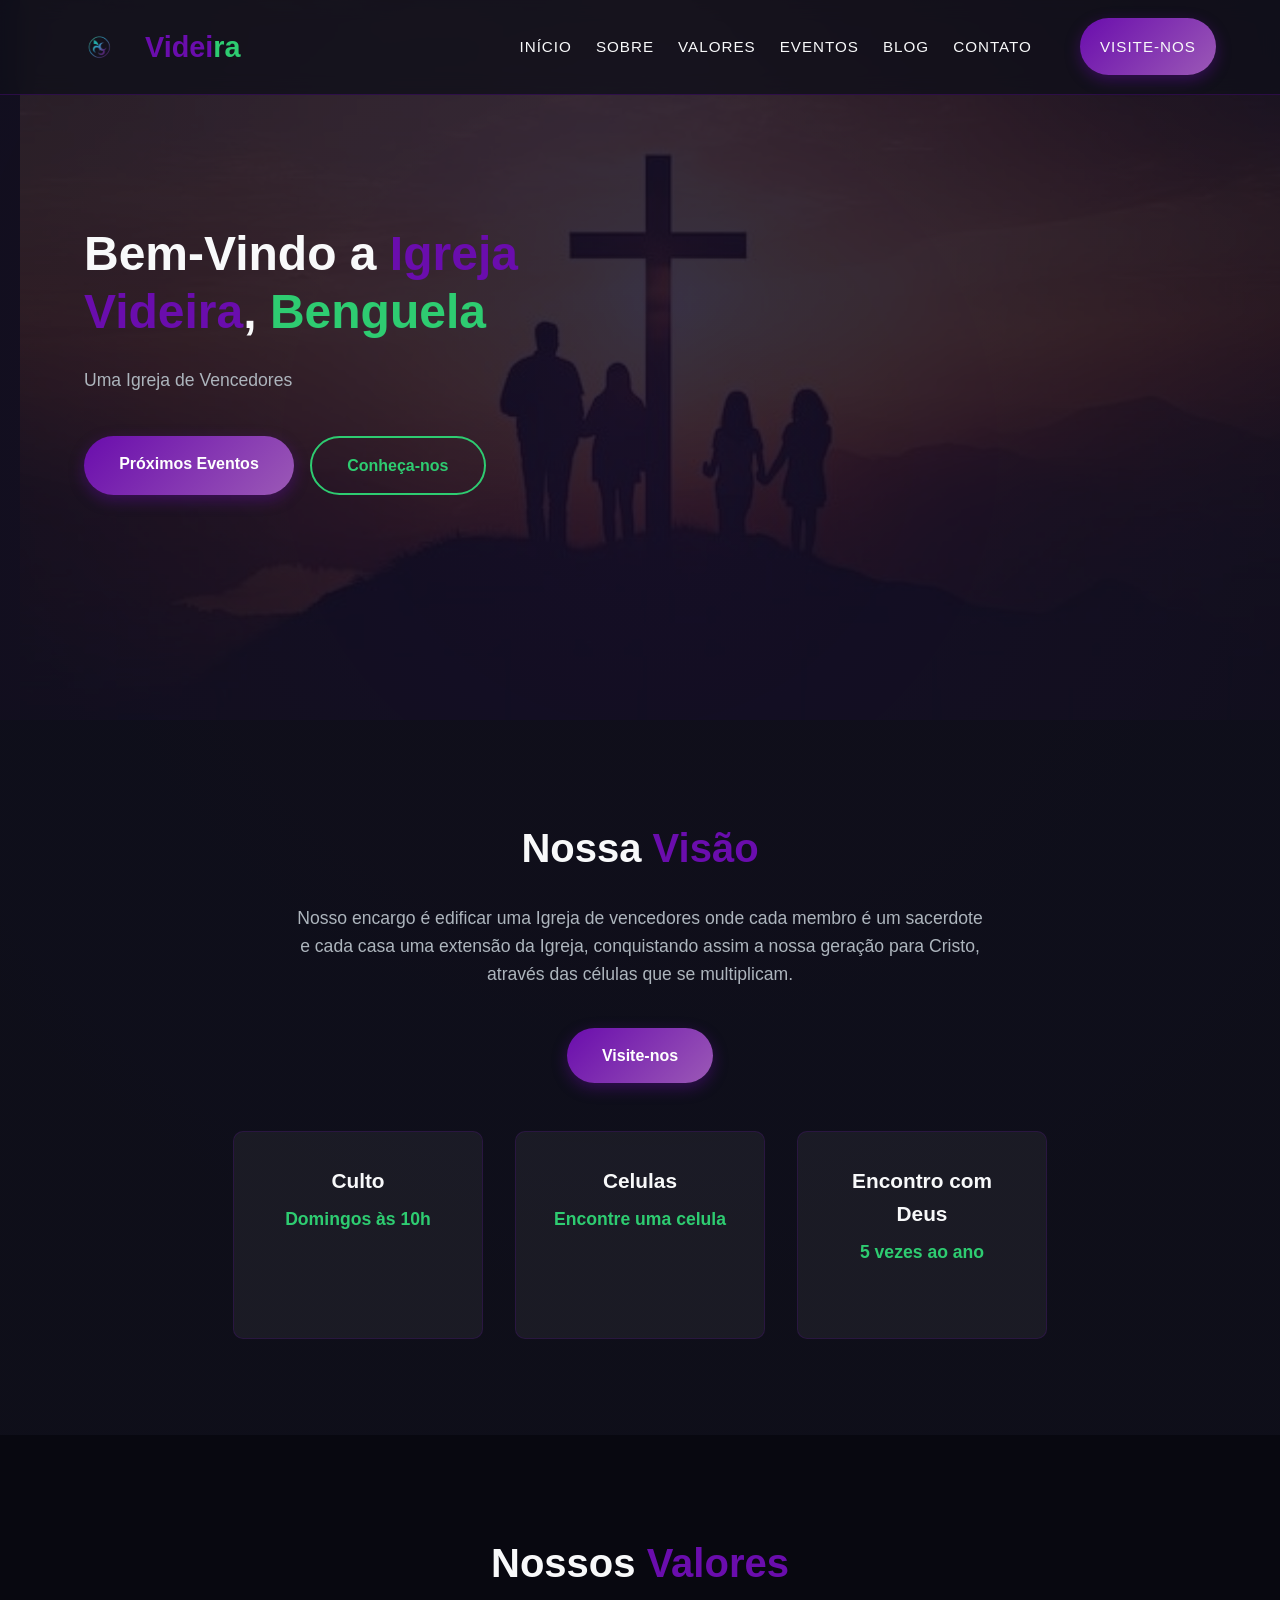
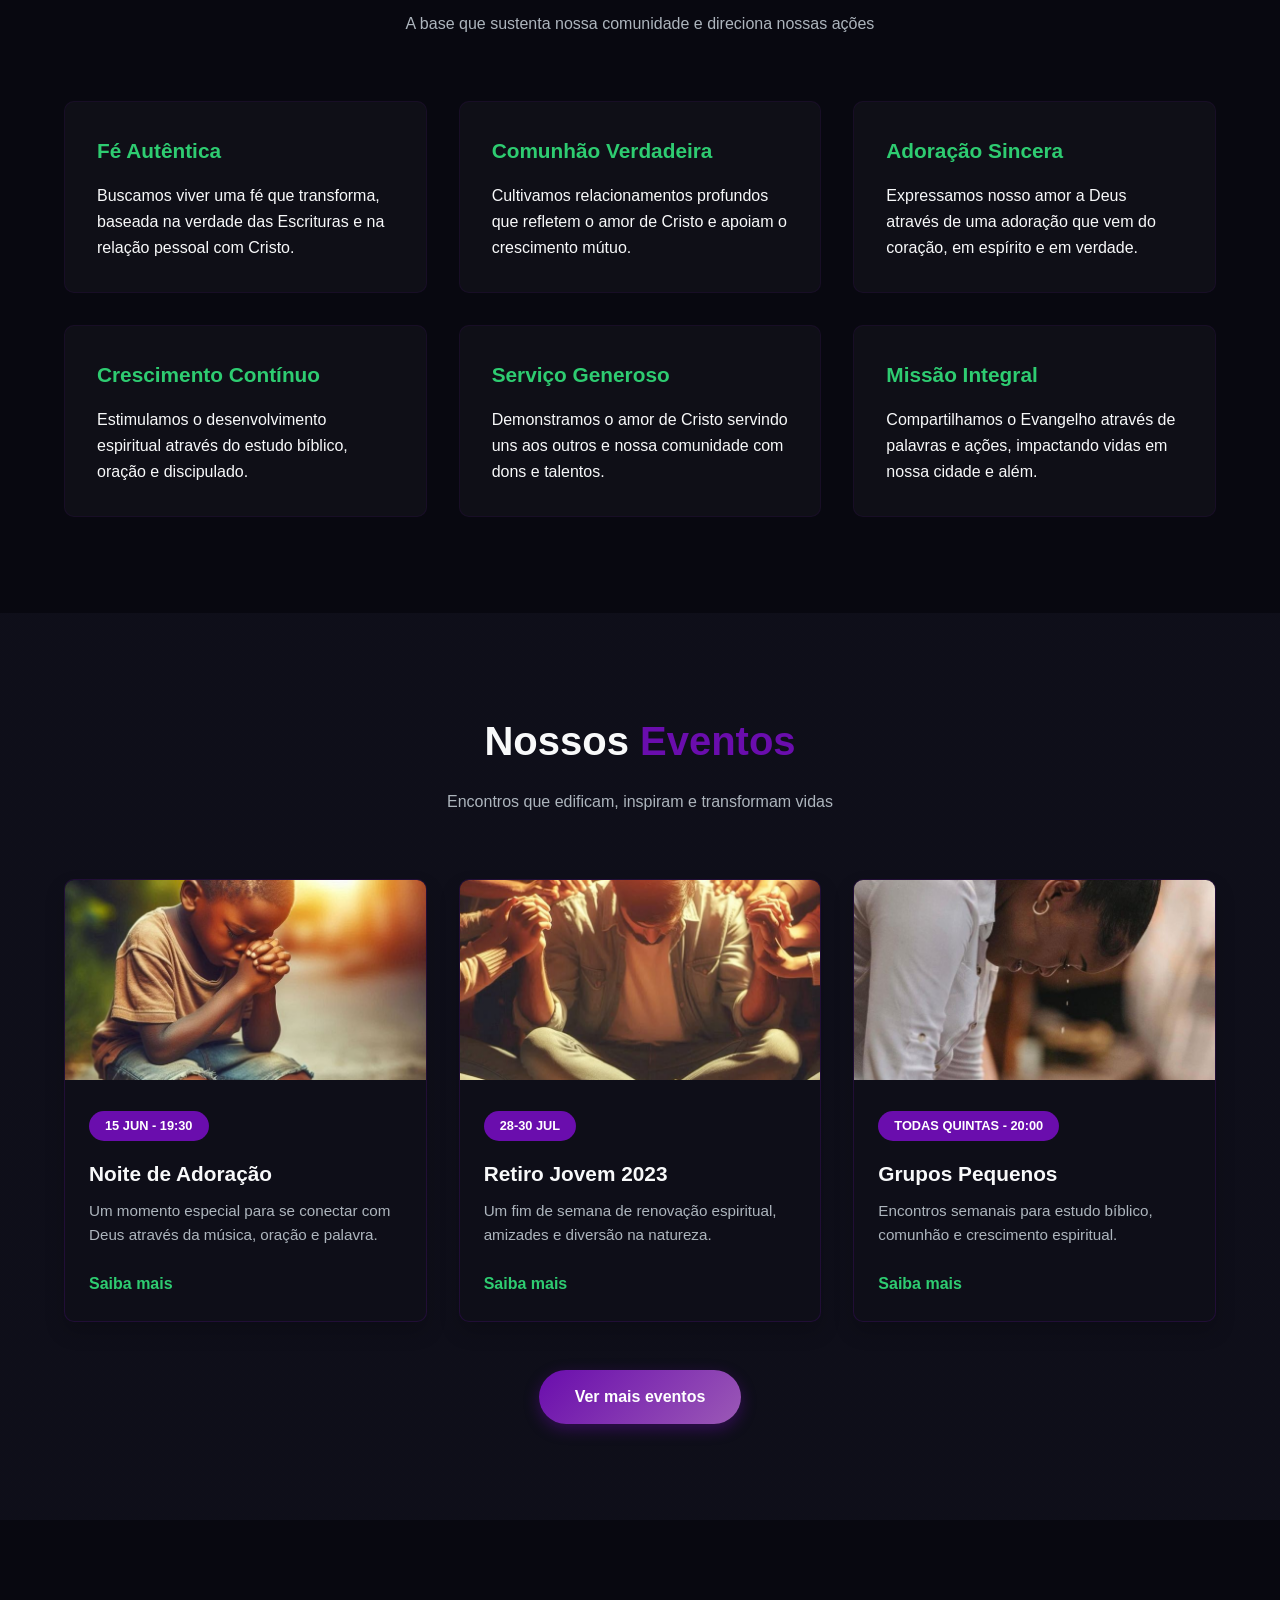
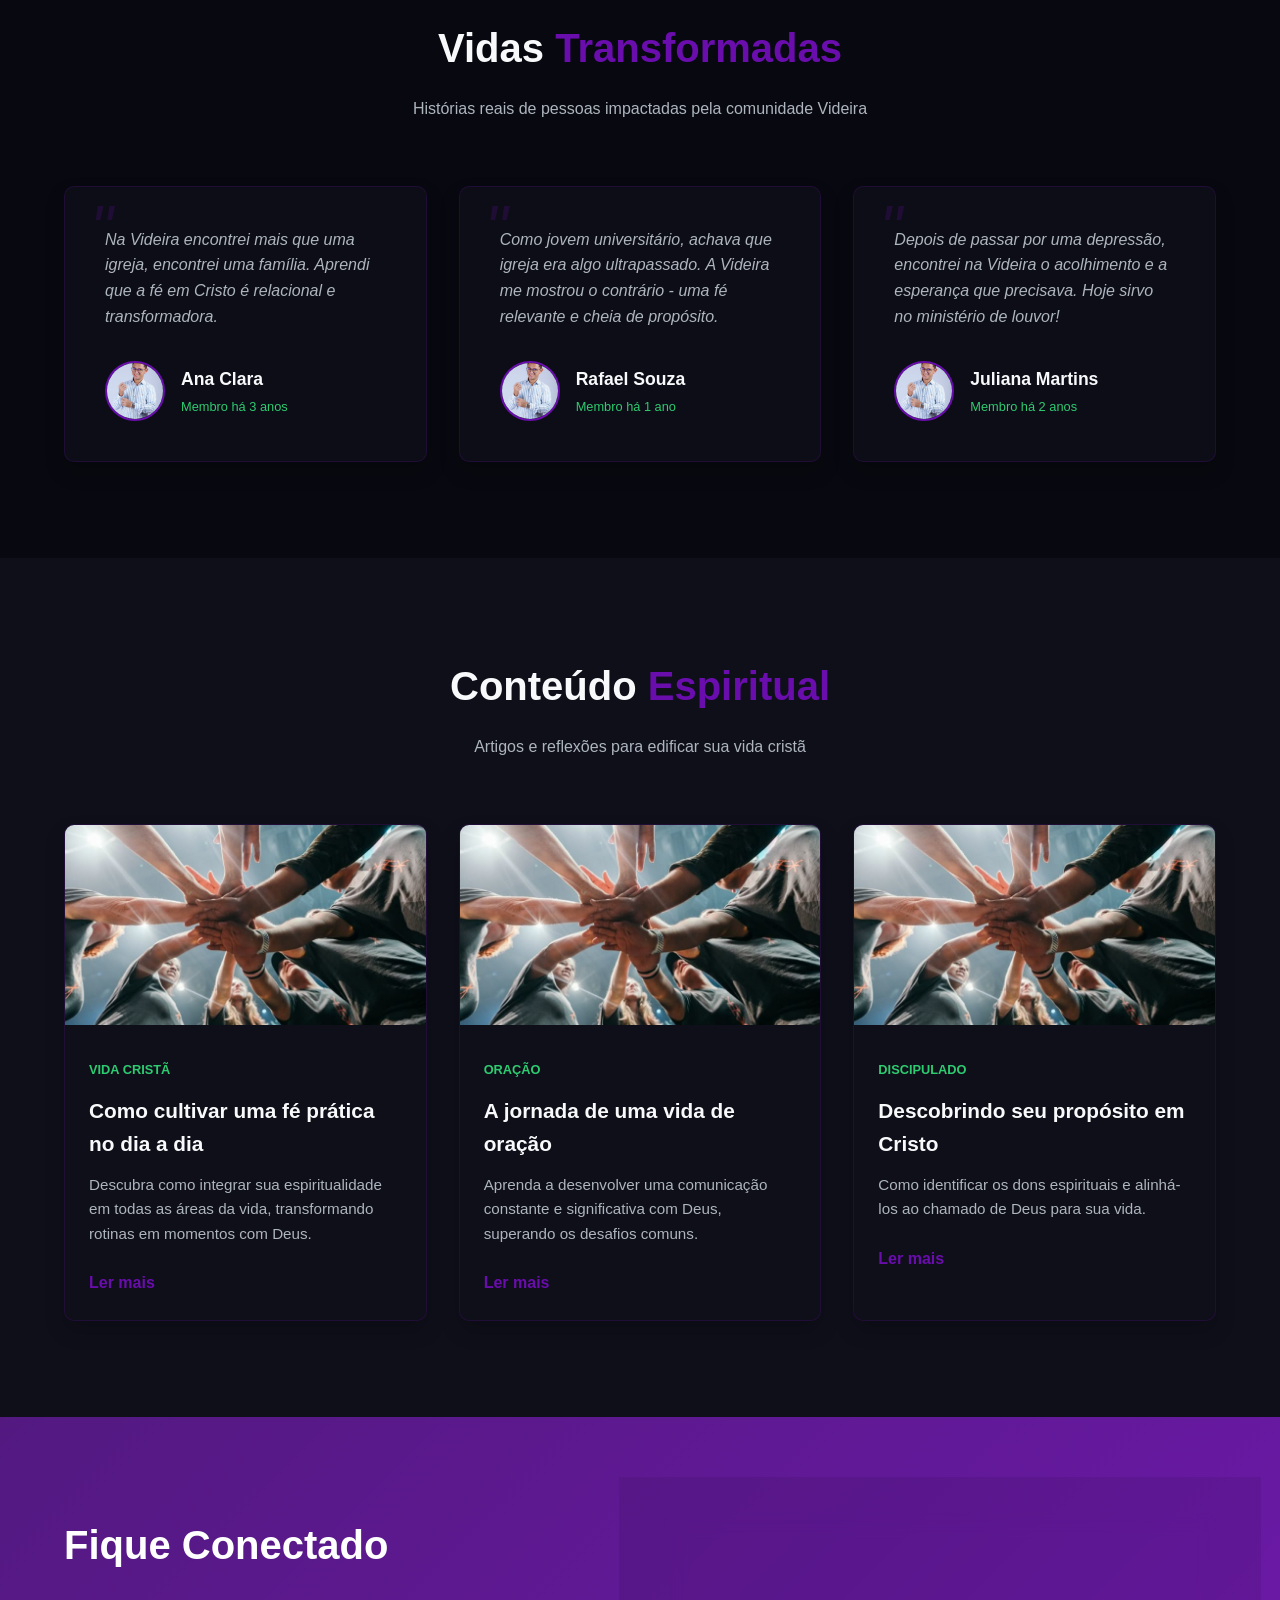
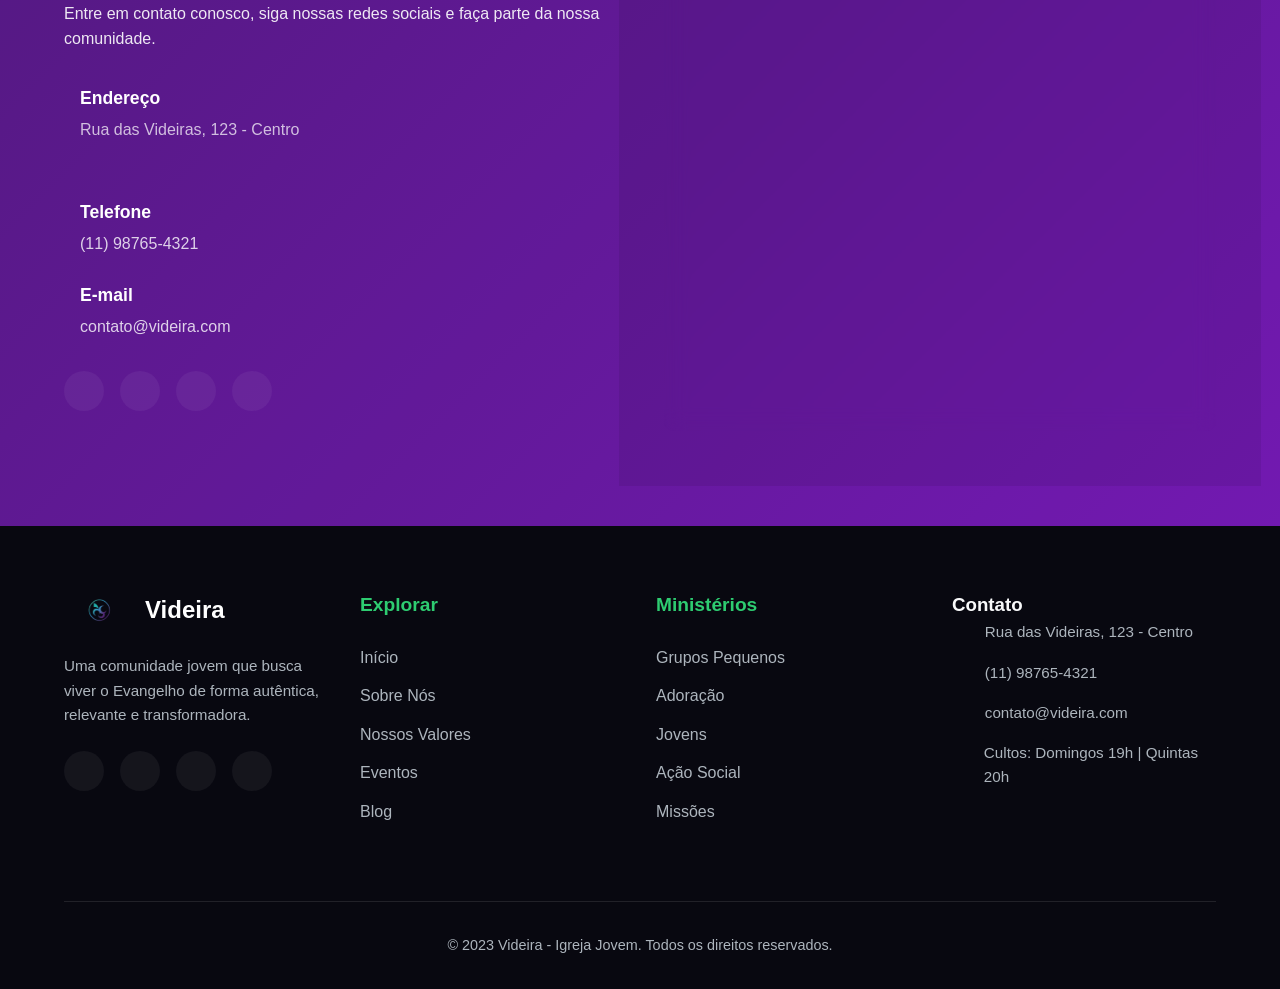
==== index.html @ 5c54a15b "Add files via upload" ====
<!DOCTYPE html>
<html lang="pt-BR">
<head>
    <meta charset="UTF-8">
    <meta name="viewport" content="width=device-width, initial-scale=1.0">
    <title>Videira - Uma Igreja com Propósito</title>
    <link rel="stylesheet" href="assets/fontawesome-free-6.7.2-web/css/all.min.css">
    <link rel="stylesheet" href="css/style.css">
</head>
<body>
    <!-- Efeito de luz espiritual -->
    <div class="spiritual-light"></div>
    
    <!-- Header -->
    <header id="header">
        <nav class="navbar">
            <a href="#" class="logo">
                <img src="img/logo-videira.png" alt="Videira">
                <span>Videi<span class="green">ra</span></span>
            </a>
            
            <ul class="nav-links">
                <li><a href="#home">Início</a></li>
                <li><a href="#about">Sobre</a></li>
                <li><a href="#values">Valores</a></li>
                <li><a href="#events">Eventos</a></li>
                <li><a href="#blog">Blog</a></li>
                <li><a href="#contact">Contato</a></li>
                <li><a href="visite.html" class="nav-cta">Visite-nos</a></li>
            </ul>
            
            <div class="mobile-menu">
                <i class="fas fa-bars"></i>
            </div>
        </nav>
    </header>
    
    <!-- Hero Section -->
    <section class="hero" id="home">
        <div class="hero-content">
            <h1>Bem-Vindo a <span>Igreja Videira</span>, <span class="green">Benguela</span></h1>
            <p>Uma Igreja de Vencedores</p>
            
            <div class="cta-buttons">
                <a href="#events" class="cta-button primary-button">Próximos Eventos</a>
                <a href="#about" class="cta-button secondary-button">Conheça-nos</a>
            </div>
            
            
        </div>
    </section>
    
    <!-- Convite -->
    <section class="invitation" id="about">
        <h2>Nossa <span>Visão</span></h2>
        <p>Nosso encargo é edificar uma Igreja de vencedores onde cada membro é um sacerdote e cada casa uma extensão da Igreja, conquistando assim a nossa geração para Cristo, através das células que se multiplicam.</p>
        <a href="#contact" class="cta-button primary-button">Visite-nos</a>
        
        <div class="service-times">
            <div class="service-card">
                <i class="fas fa-church"></i>
                <h3>Culto</h3>
                <p class="time">Domingos às 10h</p>
            </div>
            
            <div class="service-card">
                <i class="fas fa-praying-hands"></i>
                <h3>Celulas</h3>
                <p class="time">Encontre uma celula</p>
            </div>
            
            <div class="service-card">
                <i class="fas fa-users"></i>
                <h3>Encontro com Deus</h3>
                <p class="time">5 vezes ao ano</p>
            </div>
        </div>
    </section>
    
    <!-- Valores -->
    <section class="values" id="values">
        <div class="section-header">
            <h2>Nossos <span>Valores</span></h2>
            <p>A base que sustenta nossa comunidade e direciona nossas ações</p>
        </div>
        
        <div class="values-grid">
            <div class="value-card">
                <i class="fas fa-bible"></i>
                <h3>Fé Autêntica</h3>
                <p>Buscamos viver uma fé que transforma, baseada na verdade das Escrituras e na relação pessoal com Cristo.</p>
            </div>
            
            <div class="value-card">
                <i class="fas fa-hands-helping"></i>
                <h3>Comunhão Verdadeira</h3>
                <p>Cultivamos relacionamentos profundos que refletem o amor de Cristo e apoiam o crescimento mútuo.</p>
            </div>
            
            <div class="value-card">
                <i class="fas fa-heart"></i>
                <h3>Adoração Sincera</h3>
                <p>Expressamos nosso amor a Deus através de uma adoração que vem do coração, em espírito e em verdade.</p>
            </div>
            
            <div class="value-card">
                <i class="fas fa-seedling"></i>
                <h3>Crescimento Contínuo</h3>
                <p>Estimulamos o desenvolvimento espiritual através do estudo bíblico, oração e discipulado.</p>
            </div>
            
            <div class="value-card">
                <i class="fas fa-hands"></i>
                <h3>Serviço Generoso</h3>
                <p>Demonstramos o amor de Cristo servindo uns aos outros e nossa comunidade com dons e talentos.</p>
            </div>
            
            <div class="value-card">
                <i class="fas fa-globe-americas"></i>
                <h3>Missão Integral</h3>
                <p>Compartilhamos o Evangelho através de palavras e ações, impactando vidas em nossa cidade e além.</p>
            </div>
        </div>
    </section>
    
    <!-- Eventos -->
    <section class="events" id="events">
        <div class="section-header">
            <h2>Nossos <span>Eventos</span></h2>
            <p>Encontros que edificam, inspiram e transformam vidas</p>
        </div>
        
        <div class="events-container">
            <div class="event-card">
                <img src="img/content (1).jpg" alt="Noite de Adoração" class="event-image">
                <div class="event-info">
                    <span class="event-date">15 JUN - 19:30</span>
                    <h3 class="event-title">Noite de Adoração</h3>
                    <p class="event-description">Um momento especial para se conectar com Deus através da música, oração e palavra.</p>
                    <a href="#" class="event-link">Saiba mais <i class="fas fa-arrow-right"></i></a>
                </div>
            </div>
            
            <div class="event-card">
                <img src="img/content (2).jpg" alt="Retiro Jovem" class="event-image">
                <div class="event-info">
                    <span class="event-date">28-30 JUL</span>
                    <h3 class="event-title">Retiro Jovem 2023</h3>
                    <p class="event-description">Um fim de semana de renovação espiritual, amizades e diversão na natureza.</p>
                    <a href="#" class="event-link">Saiba mais <i class="fas fa-arrow-right"></i></a>
                </div>
            </div>
            
            <div class="event-card">
                <img src="img/content (3).jpg" alt="Estudo Bíblico" class="event-image">
                <div class="event-info">
                    <span class="event-date">TODAS QUINTAS - 20:00</span>
                    <h3 class="event-title">Grupos Pequenos</h3>
                    <p class="event-description">Encontros semanais para estudo bíblico, comunhão e crescimento espiritual.</p>
                    <a href="#" class="event-link">Saiba mais <i class="fas fa-arrow-right"></i></a>
                </div>
            </div>
        </div>
        
        <div class="events-button">
            <a href="#" class="cta-button primary-button">Ver mais eventos</a>
        </div>
    </section>
    
    <!-- Depoimentos -->
    <section class="testimonials">
        <div class="section-header">
            <h2>Vidas <span>Transformadas</span></h2>
            <p>Histórias reais de pessoas impactadas pela comunidade Videira</p>
        </div>
        
        <div class="testimonials-grid">
            <div class="testimonial-card">
                <div class="testimonial-text">
                    Na Videira encontrei mais que uma igreja, encontrei uma família. Aprendi que a fé em Cristo é relacional e transformadora.
                </div>
                <div class="testimonial-author">
                    <img src="img/person1.jpg" alt="Ana" class="author-image">
                    <div class="author-info">
                        <h4>Ana Clara</h4>
                        <p>Membro há 3 anos</p>
                    </div>
                </div>
            </div>
            
            <div class="testimonial-card">
                <div class="testimonial-text">
                    Como jovem universitário, achava que igreja era algo ultrapassado. A Videira me mostrou o contrário - uma fé relevante e cheia de propósito.
                </div>
                <div class="testimonial-author">
                    <img src="img/person1.jpg" alt="Rafael" class="author-image">
                    <div class="author-info">
                        <h4>Rafael Souza</h4>
                        <p>Membro há 1 ano</p>
                    </div>
                </div>
            </div>
            
            <div class="testimonial-card">
                <div class="testimonial-text">
                    Depois de passar por uma depressão, encontrei na Videira o acolhimento e a esperança que precisava. Hoje sirvo no ministério de louvor!
                </div>
                <div class="testimonial-author">
                    <img src="img/person1.jpg" alt="Juliana" class="author-image">
                    <div class="author-info">
                        <h4>Juliana Martins</h4>
                        <p>Membro há 2 anos</p>
                    </div>
                </div>
            </div>
        </div>
    </section>
    
    <!-- Blog -->
    <section class="blog" id="blog">
        <div class="section-header">
            <h2>Conteúdo <span>Espiritual</span></h2>
            <p>Artigos e reflexões para edificar sua vida cristã</p>
        </div>
        
        <div class="blog-container">
            <div class="blog-card">
                <img src="img/fundo.jpg" alt="Fé no cotidiano" class="blog-image">
                <div class="blog-content">
                    <span class="blog-category">Vida Cristã</span>
                    <h3 class="blog-title">Como cultivar uma fé prática no dia a dia</h3>
                    <p class="blog-excerpt">Descubra como integrar sua espiritualidade em todas as áreas da vida, transformando rotinas em momentos com Deus.</p>
                    <a href="#" class="read-more">Ler mais <i class="fas fa-arrow-right"></i></a>
                </div>
            </div>
            
            <div class="blog-card">
                <img src="img/fundo.jpg" alt="Oração" class="blog-image">
                <div class="blog-content">
                    <span class="blog-category">Oração</span>
                    <h3 class="blog-title">A jornada de uma vida de oração</h3>
                    <p class="blog-excerpt">Aprenda a desenvolver uma comunicação constante e significativa com Deus, superando os desafios comuns.</p>
                    <a href="#" class="read-more">Ler mais <i class="fas fa-arrow-right"></i></a>
                </div>
            </div>
            
            <div class="blog-card">
                <img src="img/fundo.jpg" alt="Propósito" class="blog-image">
                <div class="blog-content">
                    <span class="blog-category">Discipulado</span>
                    <h3 class="blog-title">Descobrindo seu propósito em Cristo</h3>
                    <p class="blog-excerpt">Como identificar os dons espirituais e alinhá-los ao chamado de Deus para sua vida.</p>
                    <a href="#" class="read-more">Ler mais <i class="fas fa-arrow-right"></i></a>
                </div>
            </div>
        </div>
    </section>
    
    <!-- Contato -->
    <section class="contact" id="contact">
        <div class="contact-container">
            <div class="contact-info">
                <h2>Fique Conectado</h2>
                <p>Entre em contato conosco, siga nossas redes sociais e faça parte da nossa comunidade.</p>
                
                <div class="contact-details">
                    <div class="contact-item">
                        <div class="contact-icon">
                            <i class="fas fa-map-marker-alt"></i>
                        </div>
                        <div class="contact-text">
                            <h4>Endereço</h4>
                            <p>Rua das Videiras, 123 - Centro</p>
                        </div>
                    </div>
                    
                    <div class="contact-item">
                        <div class="contact-icon">
                            <i class="fas fa-phone"></i>
                        </div>
                        <div class="contact-text">
                            <h4>Telefone</h4>
                            <a href="tel:+5511987654321">(11) 98765-4321</a>
                        </div>
                    </div>
                    
                    <div class="contact-item">
                        <div class="contact-icon">
                            <i class="fas fa-envelope"></i>
                        </div>
                        <div class="contact-text">
                            <h4>E-mail</h4>
                            <a href="mailto:contato@videira.com">contato@videira.com</a>
                        </div>
                    </div>
                </div>
                
                <div class="social-media">
                    <a href="#" class="social-link"><i class="fab fa-instagram"></i></a>
                    <a href="#" class="social-link"><i class="fab fa-facebook-f"></i></a>
                    <a href="#" class="social-link"><i class="fab fa-youtube"></i></a>
                    <a href="#" class="social-link"><i class="fab fa-whatsapp"></i></a>
                </div>
            </div>
            
            <div class="contact-form">
                <form>
                    <div class="form-group">
                        <label for="name">Seu Nome</label>
                        <input type="text" id="name" class="form-control" required>
                    </div>
                    
                    <div class="form-group">
                        <label for="email">E-mail ou Telefone</label>
                        <input type="text" id="email" class="form-control" required>
                    </div>
                    
                    <div class="form-group">
                        <label for="message">Mensagem</label>
                        <textarea id="message" class="form-control" required></textarea>
                    </div>
                    
                    <button type="submit" class="submit-button">Enviar Mensagem</button>
                </form>
            </div>
        </div>
    </section>
    
     
    <!-- Footer -->
    <footer id="contact">
        <div class="footer-container">
            <div class="footer-about">
                <a href="#" class="footer-logo">
                    <img src="img/logo-videira.png" alt="Videira">
                    <span>Videi<span class="green">ra</span></span>
                </a>
                <p>Uma comunidade jovem que busca viver o Evangelho de forma autêntica, relevante e transformadora.</p>
                
                <div class="social-links">
                    <a href="#" class="social-link"><i class="fab fa-instagram"></i></a>
                    <a href="#" class="social-link"><i class="fab fa-facebook-f"></i></a>
                    <a href="#" class="social-link"><i class="fab fa-youtube"></i></a>
                    <a href="#" class="social-link"><i class="fab fa-whatsapp"></i></a>
                </div>
            </div>
            
            <div class="footer-links">
                <h3>Explorar</h3>
                <ul>
                    <li><a href="#home">Início</a></li>
                    <li><a href="#about">Sobre Nós</a></li>
                    <li><a href="#values">Nossos Valores</a></li>
                    <li><a href="#events">Eventos</a></li>
                    <li><a href="#blog">Blog</a></li>
                </ul>
            </div>
            
            <div class="footer-links">
                <h3>Ministérios</h3>
                <ul>
                    <li><a href="#">Grupos Pequenos</a></li>
                    <li><a href="#">Adoração</a></li>
                    <li><a href="#">Jovens</a></li>
                    <li><a href="#">Ação Social</a></li>
                    <li><a href="#">Missões</a></li>
                </ul>
            </div>
            
            <div class="footer-contact">
                <h3>Contato</h3>
                <p><i class="fas fa-map-marker-alt"></i> Rua das Videiras, 123 - Centro</p>
                <p><i class="fas fa-phone"></i> (11) 98765-4321</p>
                <p><i class="fas fa-envelope"></i> contato@videira.com</p>
                <p><i class="fas fa-clock"></i> Cultos: Domingos 19h | Quintas 20h</p>
            </div>
        </div>
        
        <div class="copyright">
            &copy; 2023 Videira - Igreja Jovem. Todos os direitos reservados.
        </div>
    </footer>
    
    <!-- Botão de voltar ao topo -->
    <a href="#" class="back-to-top" id="backToTop">
        <i class="fas fa-arrow-up"></i>
    </a>
    
    <!-- Scripts -->
    <script src="https://cdn.jsdelivr.net/npm/swiper@9/swiper-bundle.min.js"></script>
    <script src="js/script.js"></script>
</body>
</html>
---- css/style.css ----
@import url("visit.css");
@import url("welcome.css");

:root {
    --videira-purple: #6A0DAD;
    --videira-green: #2ECC71;
    --dark-purple: #4A0D7A;
    --light-purple: #9B59B6;
    --light-green: #58D68D;
    --dark-bg: #0F0F1A;
    --darker-bg: #080810;
    --text-light: #F8F9FA;
    --text-gray: #ADB5BD;
}

* {
    margin: 0;
    padding: 0;
    box-sizing: border-box;
    font-family: 'Montserrat', sans-serif;
}

body {
    background-color: var(--dark-bg);
    color: var(--text-light);
    overflow-x: hidden;
    line-height: 1.6;
}

/* Efeito de luz espiritual */
.spiritual-light {
    position: fixed;
    width: 200vw;
    height: 200vh;
    background: radial-gradient(circle, rgba(106,13,173,0.1) 0%, rgba(42,13,73,0) 70%);
    top: -50vh;
    left: -50vw;
    pointer-events: none;
    z-index: -1;
    animation: pulseLight 15s infinite alternate;
}

@keyframes pulseLight {
    0% { opacity: 0.3; transform: scale(0.95); }
    100% { opacity: 0.7; transform: scale(1.05); }
}

/* Header minimalista */
header {
    background: rgba(15, 15, 26, 0.8);
    backdrop-filter: blur(10px);
    padding: 1.5rem 5%;
    position: fixed;
    width: 100%;
    z-index: 1000;
    border-bottom: 1px solid rgba(106, 13, 173, 0.3);
    transition: all 0.3s ease;
}

header.scrolled {
    padding: 1rem 5%;
    background: rgba(10, 10, 20, 0.95);
    box-shadow: 0 5px 20px rgba(0,0,0,0.2);
}

.navbar {
    display: flex;
    justify-content: space-between;
    align-items: center;
    max-width: 1200px;
    margin: 0 auto;
}

.logo {
    display: flex;
    align-items: center;
    font-size: 1.8rem;
    font-weight: 700;
    color: white;
    text-decoration: none;
}

.logo img {
    height: 40px;
    margin-right: 10px;
}

.logo span {
    color: var(--videira-purple);
}

.logo .green {
    color: var(--videira-green);
}

.nav-links {
    display: flex;
    align-items: center;
    list-style: none;
}

.nav-links li {
    margin-left: 1.5rem;
}

.nav-links a {
    color: var(--text-light);
    text-decoration: none;
    font-weight: 500;
    font-size: 0.95rem;
    text-transform: uppercase;
    letter-spacing: 1px;
    position: relative;
    padding: 0.5rem 0;
    transition: all 0.3s ease;
}

.nav-links a::after {
    content: '';
    position: absolute;
    bottom: 0;
    left: 0;
    width: 0;
    height: 2px;
    background: linear-gradient(90deg, var(--videira-purple), var(--videira-green));
    transition: width 0.3s ease;
}

.nav-links a:hover::after {
    width: 100%;
}

.nav-links a:hover {
    color: var(--videira-green);
}

.nav-cta {
    margin-left: 1.5rem;
    padding: 20px !important;
    border-radius: 50px;
    background: linear-gradient(135deg, var(--videira-purple), var(--light-purple));
    color: white;
    font-weight: 600;
    transition: all 0.3s ease;
    text-decoration: none;
    box-shadow: 0 5px 15px rgba(106, 13, 173, 0.4);
}

.nav-cta:hover {
    transform: translateY(-3px);
    box-shadow: 0 8px 25px rgba(106, 13, 173, 0.6);
    background: linear-gradient(135deg, var(--dark-purple), var(--videira-purple));
}

.mobile-menu {
    display: none;
    font-size: 1.5rem;
    cursor: pointer;
    color: white;
}


@media (max-width: 1130px) {
    .nav-links {
        position: fixed;
        top: 80px;
        left: -100%;
        width: 100%;
        height: calc(100vh - 80px);
        background: var(--darker-bg);
        flex-direction: column;
        align-items: center;
        justify-content: center;
        transition: all 0.5s ease;
        z-index: 999;
    }
    
    .nav-links.active {
        left: 0;
    }
    
    .nav-links li {
        margin: 1rem 0;
    }
    
    .nav-cta {
        margin: 1.5rem 0 0;
    }
    
    .mobile-menu {
        display: block;
    }}
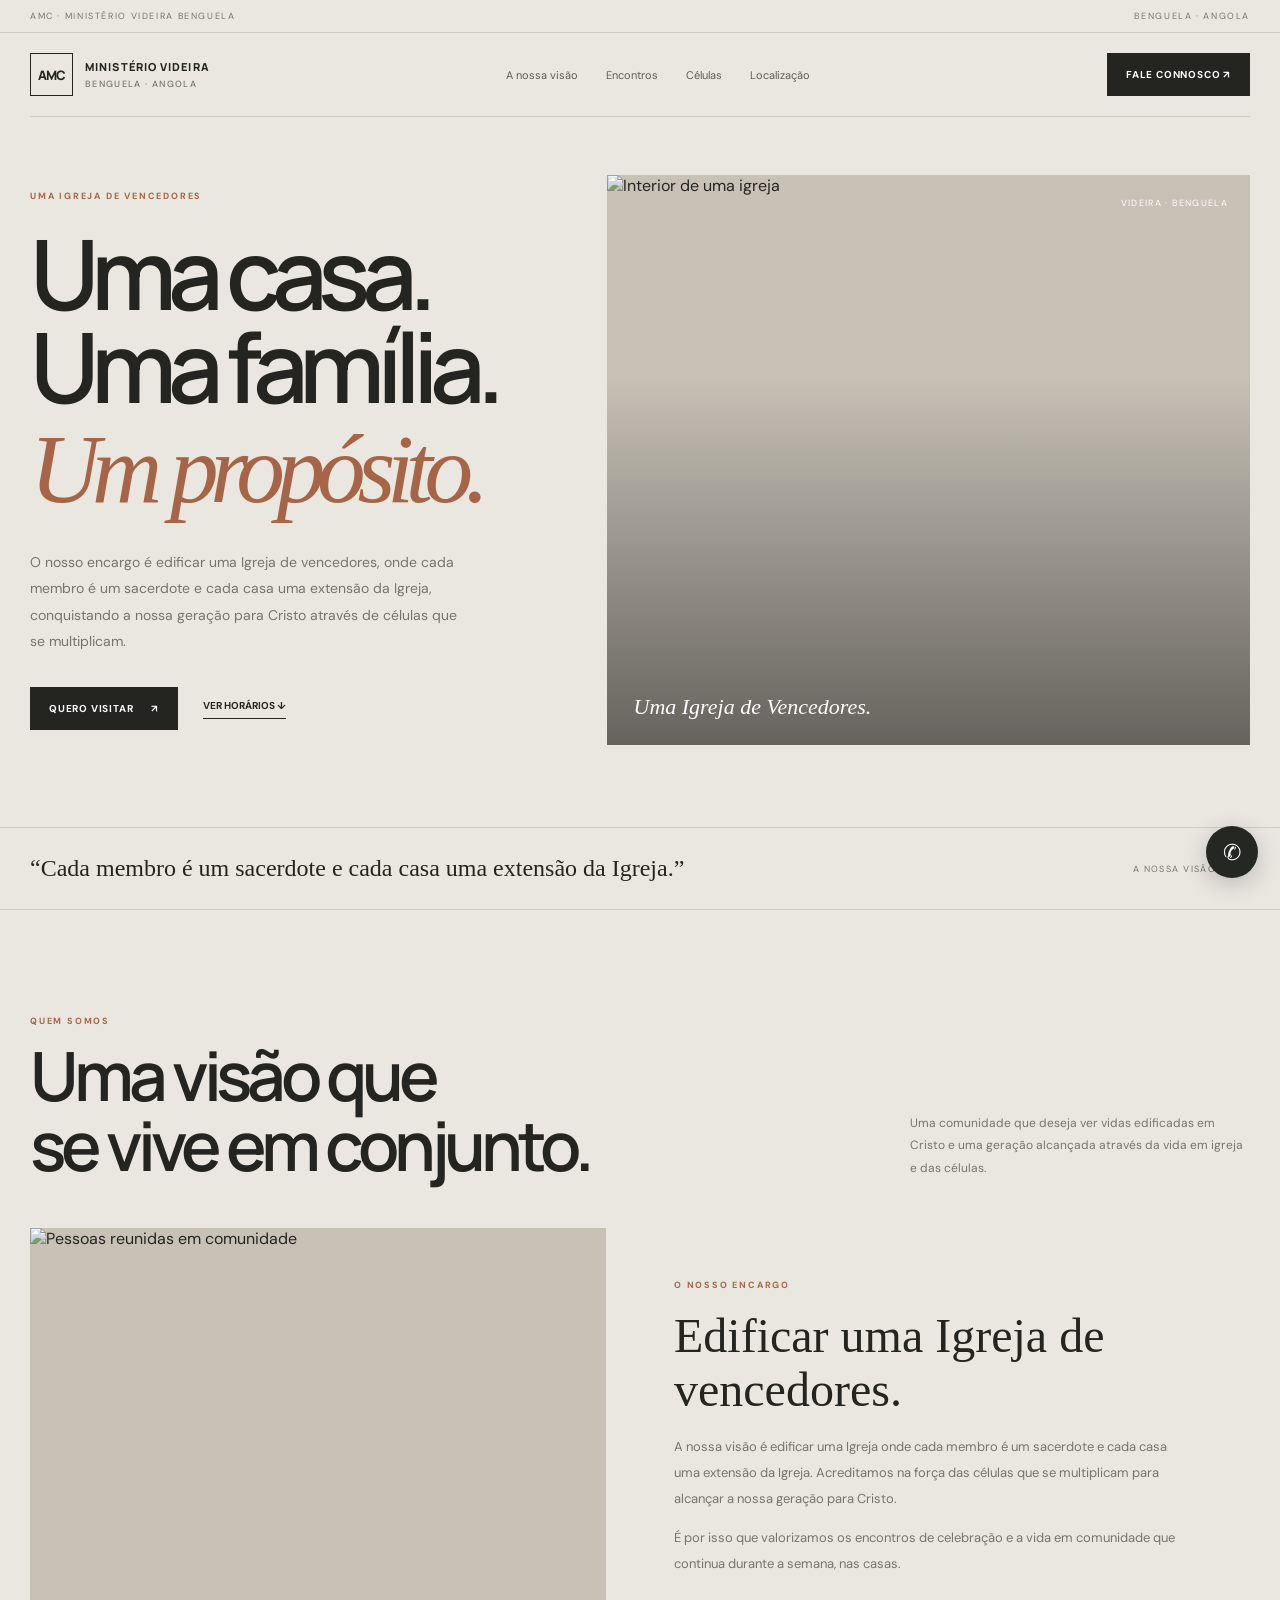
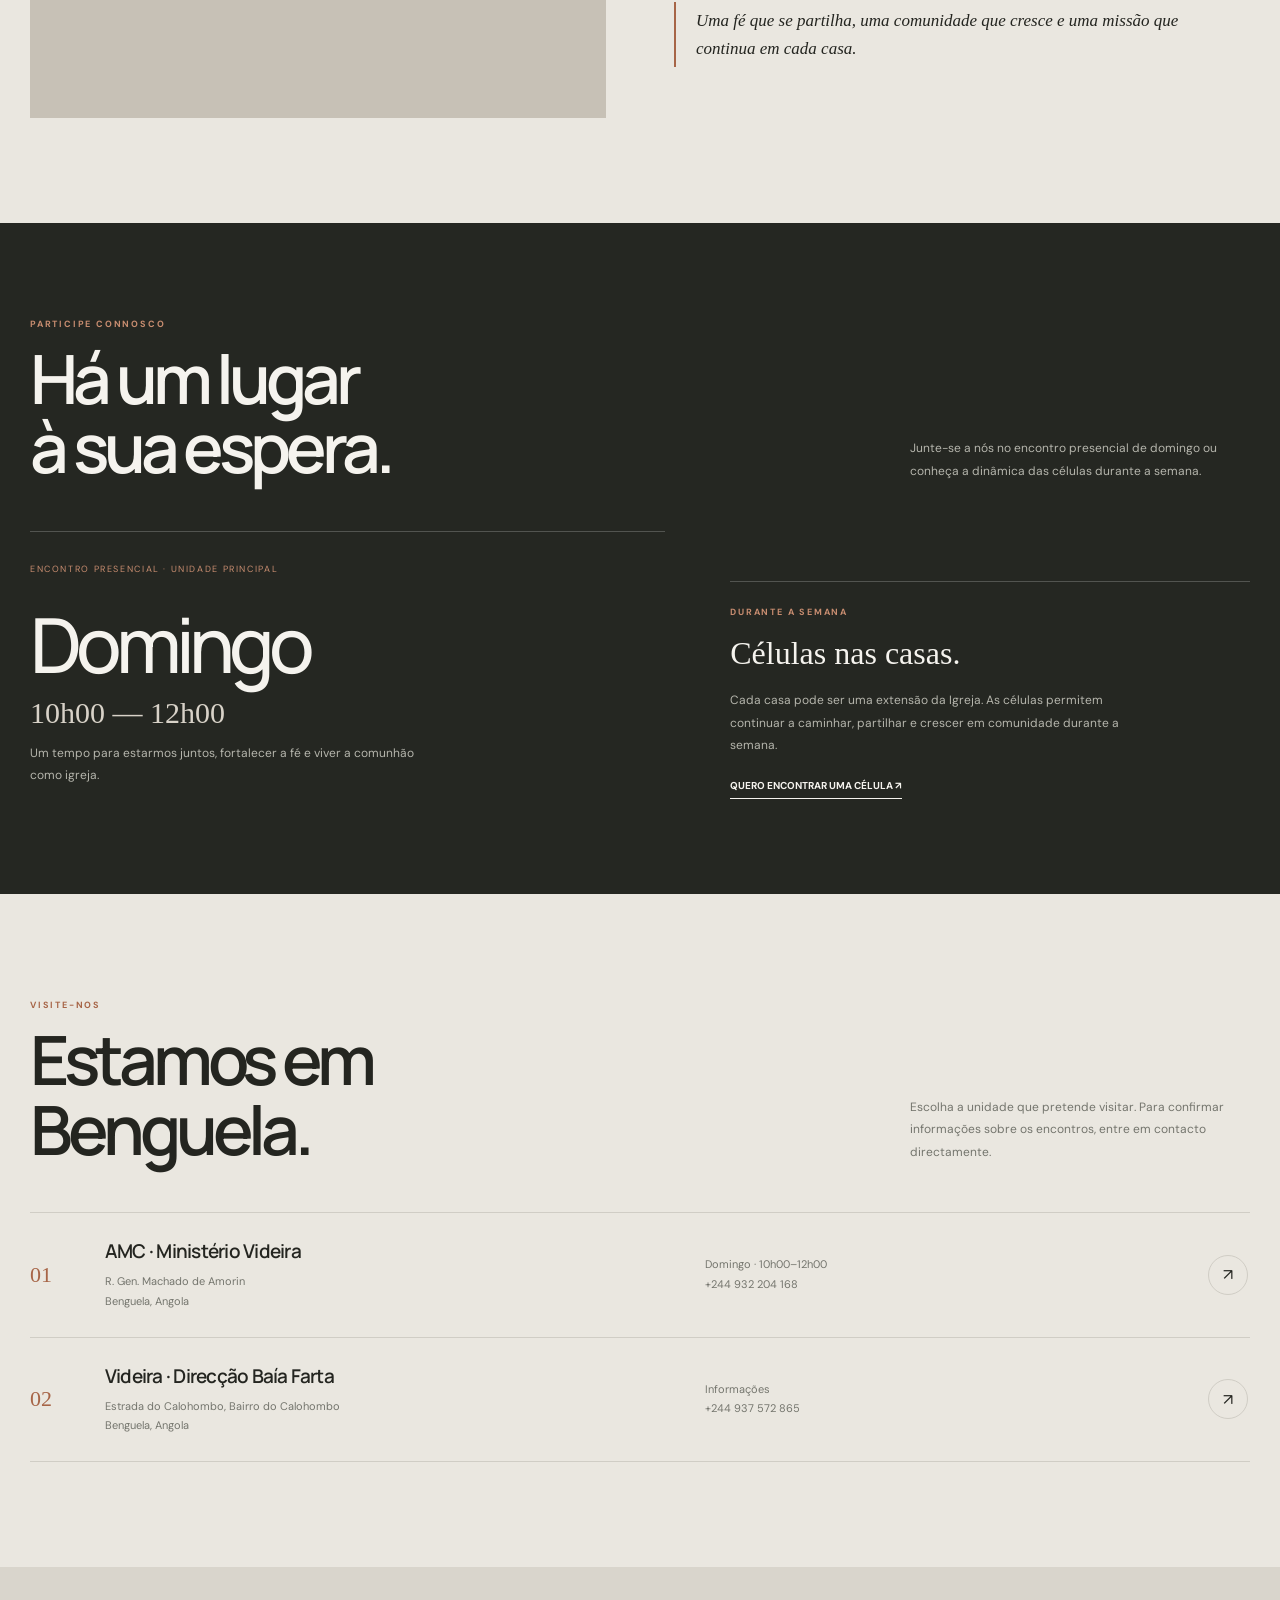
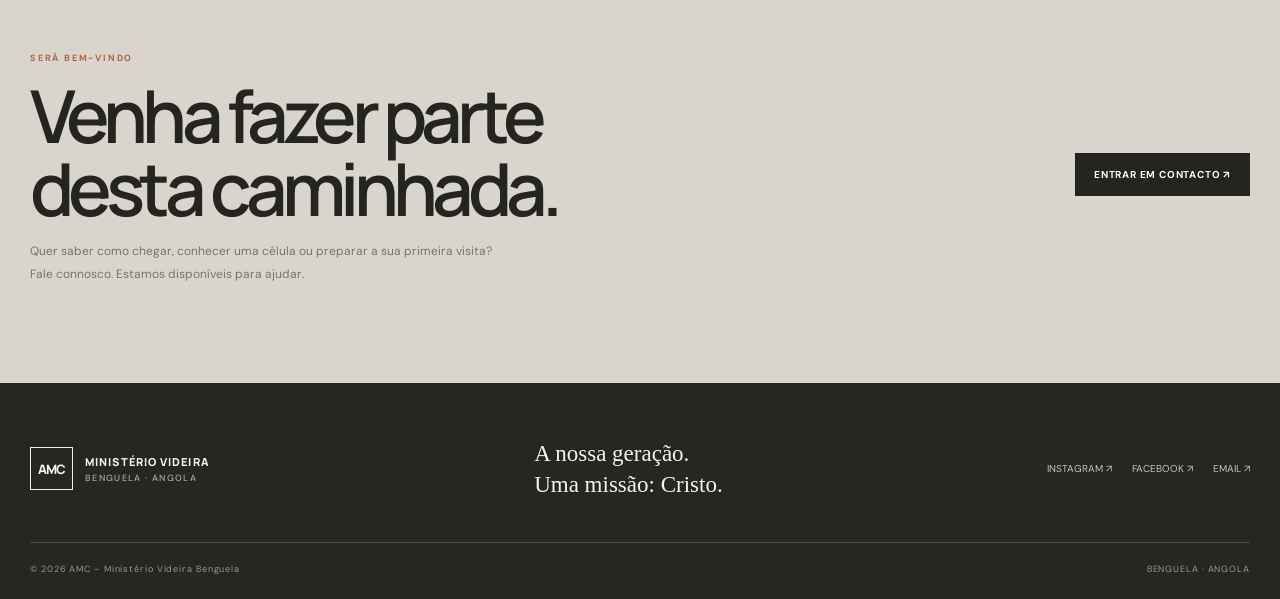
==== commit 7d99c0a1: "Redesign AMC Videira Benguela one-page website" ====
--- a/index.html
+++ b/index.html
@@ -1,393 +1,30 @@
-<!DOCTYPE html>
-<html lang="pt-BR">
-<head>
-    <meta charset="UTF-8">
-    <meta name="viewport" content="width=device-width, initial-scale=1.0">
-    <title>Videira - Uma Igreja com Propósito</title>
-    <link rel="stylesheet" href="assets/fontawesome-free-6.7.2-web/css/all.min.css">
-    <link rel="stylesheet" href="css/style.css">
-</head>
-<body>
-    <!-- Efeito de luz espiritual -->
-    <div class="spiritual-light"></div>
-    
-    <!-- Header -->
-    <header id="header">
-        <nav class="navbar">
-            <a href="#" class="logo">
-                <img src="img/logo-videira.png" alt="Videira">
-                <span>Videi<span class="green">ra</span></span>
-            </a>
-            
-            <ul class="nav-links">
-                <li><a href="#home">Início</a></li>
-                <li><a href="#about">Sobre</a></li>
-                <li><a href="#values">Valores</a></li>
-                <li><a href="#events">Eventos</a></li>
-                <li><a href="#blog">Blog</a></li>
-                <li><a href="#contact">Contato</a></li>
-                <li><a href="visite.html" class="nav-cta">Visite-nos</a></li>
-            </ul>
-            
-            <div class="mobile-menu">
-                <i class="fas fa-bars"></i>
-            </div>
-        </nav>
-    </header>
-    
-    <!-- Hero Section -->
-    <section class="hero" id="home">
-        <div class="hero-content">
-            <h1>Bem-Vindo a <span>Igreja Videira</span>, <span class="green">Benguela</span></h1>
-            <p>Uma Igreja de Vencedores</p>
-            
-            <div class="cta-buttons">
-                <a href="#events" class="cta-button primary-button">Próximos Eventos</a>
-                <a href="#about" class="cta-button secondary-button">Conheça-nos</a>
-            </div>
-            
-            
-        </div>
-    </section>
-    
-    <!-- Convite -->
-    <section class="invitation" id="about">
-        <h2>Nossa <span>Visão</span></h2>
-        <p>Nosso encargo é edificar uma Igreja de vencedores onde cada membro é um sacerdote e cada casa uma extensão da Igreja, conquistando assim a nossa geração para Cristo, através das células que se multiplicam.</p>
-        <a href="#contact" class="cta-button primary-button">Visite-nos</a>
-        
-        <div class="service-times">
-            <div class="service-card">
-                <i class="fas fa-church"></i>
-                <h3>Culto</h3>
-                <p class="time">Domingos às 10h</p>
-            </div>
-            
-            <div class="service-card">
-                <i class="fas fa-praying-hands"></i>
-                <h3>Celulas</h3>
-                <p class="time">Encontre uma celula</p>
-            </div>
-            
-            <div class="service-card">
-                <i class="fas fa-users"></i>
-                <h3>Encontro com Deus</h3>
-                <p class="time">5 vezes ao ano</p>
-            </div>
-        </div>
-    </section>
-    
-    <!-- Valores -->
-    <section class="values" id="values">
-        <div class="section-header">
-            <h2>Nossos <span>Valores</span></h2>
-            <p>A base que sustenta nossa comunidade e direciona nossas ações</p>
-        </div>
-        
-        <div class="values-grid">
-            <div class="value-card">
-                <i class="fas fa-bible"></i>
-                <h3>Fé Autêntica</h3>
-                <p>Buscamos viver uma fé que transforma, baseada na verdade das Escrituras e na relação pessoal com Cristo.</p>
-            </div>
-            
-            <div class="value-card">
-                <i class="fas fa-hands-helping"></i>
-                <h3>Comunhão Verdadeira</h3>
-                <p>Cultivamos relacionamentos profundos que refletem o amor de Cristo e apoiam o crescimento mútuo.</p>
-            </div>
-            
-            <div class="value-card">
-                <i class="fas fa-heart"></i>
-                <h3>Adoração Sincera</h3>
-                <p>Expressamos nosso amor a Deus através de uma adoração que vem do coração, em espírito e em verdade.</p>
-            </div>
-            
-            <div class="value-card">
-                <i class="fas fa-seedling"></i>
-                <h3>Crescimento Contínuo</h3>
-                <p>Estimulamos o desenvolvimento espiritual através do estudo bíblico, oração e discipulado.</p>
-            </div>
-            
-            <div class="value-card">
-                <i class="fas fa-hands"></i>
-                <h3>Serviço Generoso</h3>
-                <p>Demonstramos o amor de Cristo servindo uns aos outros e nossa comunidade com dons e talentos.</p>
-            </div>
-            
-            <div class="value-card">
-                <i class="fas fa-globe-americas"></i>
-                <h3>Missão Integral</h3>
-                <p>Compartilhamos o Evangelho através de palavras e ações, impactando vidas em nossa cidade e além.</p>
-            </div>
-        </div>
-    </section>
-    
-    <!-- Eventos -->
-    <section class="events" id="events">
-        <div class="section-header">
-            <h2>Nossos <span>Eventos</span></h2>
-            <p>Encontros que edificam, inspiram e transformam vidas</p>
-        </div>
-        
-        <div class="events-container">
-            <div class="event-card">
-                <img src="img/content (1).jpg" alt="Noite de Adoração" class="event-image">
-                <div class="event-info">
-                    <span class="event-date">15 JUN - 19:30</span>
-                    <h3 class="event-title">Noite de Adoração</h3>
-                    <p class="event-description">Um momento especial para se conectar com Deus através da música, oração e palavra.</p>
-                    <a href="#" class="event-link">Saiba mais <i class="fas fa-arrow-right"></i></a>
-                </div>
-            </div>
-            
-            <div class="event-card">
-                <img src="img/content (2).jpg" alt="Retiro Jovem" class="event-image">
-                <div class="event-info">
-                    <span class="event-date">28-30 JUL</span>
-                    <h3 class="event-title">Retiro Jovem 2023</h3>
-                    <p class="event-description">Um fim de semana de renovação espiritual, amizades e diversão na natureza.</p>
-                    <a href="#" class="event-link">Saiba mais <i class="fas fa-arrow-right"></i></a>
-                </div>
-            </div>
-            
-            <div class="event-card">
-                <img src="img/content (3).jpg" alt="Estudo Bíblico" class="event-image">
-                <div class="event-info">
-                    <span class="event-date">TODAS QUINTAS - 20:00</span>
-                    <h3 class="event-title">Grupos Pequenos</h3>
-                    <p class="event-description">Encontros semanais para estudo bíblico, comunhão e crescimento espiritual.</p>
-                    <a href="#" class="event-link">Saiba mais <i class="fas fa-arrow-right"></i></a>
-                </div>
-            </div>
-        </div>
-        
-        <div class="events-button">
-            <a href="#" class="cta-button primary-button">Ver mais eventos</a>
-        </div>
-    </section>
-    
-    <!-- Depoimentos -->
-    <section class="testimonials">
-        <div class="section-header">
-            <h2>Vidas <span>Transformadas</span></h2>
-            <p>Histórias reais de pessoas impactadas pela comunidade Videira</p>
-        </div>
-        
-        <div class="testimonials-grid">
-            <div class="testimonial-card">
-                <div class="testimonial-text">
-                    Na Videira encontrei mais que uma igreja, encontrei uma família. Aprendi que a fé em Cristo é relacional e transformadora.
-                </div>
-                <div class="testimonial-author">
-                    <img src="img/person1.jpg" alt="Ana" class="author-image">
-                    <div class="author-info">
-                        <h4>Ana Clara</h4>
-                        <p>Membro há 3 anos</p>
-                    </div>
-                </div>
-            </div>
-            
-            <div class="testimonial-card">
-                <div class="testimonial-text">
-                    Como jovem universitário, achava que igreja era algo ultrapassado. A Videira me mostrou o contrário - uma fé relevante e cheia de propósito.
-                </div>
-                <div class="testimonial-author">
-                    <img src="img/person1.jpg" alt="Rafael" class="author-image">
-                    <div class="author-info">
-                        <h4>Rafael Souza</h4>
-                        <p>Membro há 1 ano</p>
-                    </div>
-                </div>
-            </div>
-            
-            <div class="testimonial-card">
-                <div class="testimonial-text">
-                    Depois de passar por uma depressão, encontrei na Videira o acolhimento e a esperança que precisava. Hoje sirvo no ministério de louvor!
-                </div>
-                <div class="testimonial-author">
-                    <img src="img/person1.jpg" alt="Juliana" class="author-image">
-                    <div class="author-info">
-                        <h4>Juliana Martins</h4>
-                        <p>Membro há 2 anos</p>
-                    </div>
-                </div>
-            </div>
-        </div>
-    </section>
-    
-    <!-- Blog -->
-    <section class="blog" id="blog">
-        <div class="section-header">
-            <h2>Conteúdo <span>Espiritual</span></h2>
-            <p>Artigos e reflexões para edificar sua vida cristã</p>
-        </div>
-        
-        <div class="blog-container">
-            <div class="blog-card">
-                <img src="img/fundo.jpg" alt="Fé no cotidiano" class="blog-image">
-                <div class="blog-content">
-                    <span class="blog-category">Vida Cristã</span>
-                    <h3 class="blog-title">Como cultivar uma fé prática no dia a dia</h3>
-                    <p class="blog-excerpt">Descubra como integrar sua espiritualidade em todas as áreas da vida, transformando rotinas em momentos com Deus.</p>
-                    <a href="#" class="read-more">Ler mais <i class="fas fa-arrow-right"></i></a>
-                </div>
-            </div>
-            
-            <div class="blog-card">
-                <img src="img/fundo.jpg" alt="Oração" class="blog-image">
-                <div class="blog-content">
-                    <span class="blog-category">Oração</span>
-                    <h3 class="blog-title">A jornada de uma vida de oração</h3>
-                    <p class="blog-excerpt">Aprenda a desenvolver uma comunicação constante e significativa com Deus, superando os desafios comuns.</p>
-                    <a href="#" class="read-more">Ler mais <i class="fas fa-arrow-right"></i></a>
-                </div>
-            </div>
-            
-            <div class="blog-card">
-                <img src="img/fundo.jpg" alt="Propósito" class="blog-image">
-                <div class="blog-content">
-                    <span class="blog-category">Discipulado</span>
-                    <h3 class="blog-title">Descobrindo seu propósito em Cristo</h3>
-                    <p class="blog-excerpt">Como identificar os dons espirituais e alinhá-los ao chamado de Deus para sua vida.</p>
-                    <a href="#" class="read-more">Ler mais <i class="fas fa-arrow-right"></i></a>
-                </div>
-            </div>
-        </div>
-    </section>
-    
-    <!-- Contato -->
-    <section class="contact" id="contact">
-        <div class="contact-container">
-            <div class="contact-info">
-                <h2>Fique Conectado</h2>
-                <p>Entre em contato conosco, siga nossas redes sociais e faça parte da nossa comunidade.</p>
-                
-                <div class="contact-details">
-                    <div class="contact-item">
-                        <div class="contact-icon">
-                            <i class="fas fa-map-marker-alt"></i>
-                        </div>
-                        <div class="contact-text">
-                            <h4>Endereço</h4>
-                            <p>Rua das Videiras, 123 - Centro</p>
-                        </div>
-                    </div>
-                    
-                    <div class="contact-item">
-                        <div class="contact-icon">
-                            <i class="fas fa-phone"></i>
-                        </div>
-                        <div class="contact-text">
-                            <h4>Telefone</h4>
-                            <a href="tel:+5511987654321">(11) 98765-4321</a>
-                        </div>
-                    </div>
-                    
-                    <div class="contact-item">
-                        <div class="contact-icon">
-                            <i class="fas fa-envelope"></i>
-                        </div>
-                        <div class="contact-text">
-                            <h4>E-mail</h4>
-                            <a href="mailto:contato@videira.com">contato@videira.com</a>
-                        </div>
-                    </div>
-                </div>
-                
-                <div class="social-media">
-                    <a href="#" class="social-link"><i class="fab fa-instagram"></i></a>
-                    <a href="#" class="social-link"><i class="fab fa-facebook-f"></i></a>
-                    <a href="#" class="social-link"><i class="fab fa-youtube"></i></a>
-                    <a href="#" class="social-link"><i class="fab fa-whatsapp"></i></a>
-                </div>
-            </div>
-            
-            <div class="contact-form">
-                <form>
-                    <div class="form-group">
-                        <label for="name">Seu Nome</label>
-                        <input type="text" id="name" class="form-control" required>
-                    </div>
-                    
-                    <div class="form-group">
-                        <label for="email">E-mail ou Telefone</label>
-                        <input type="text" id="email" class="form-control" required>
-                    </div>
-                    
-                    <div class="form-group">
-                        <label for="message">Mensagem</label>
-                        <textarea id="message" class="form-control" required></textarea>
-                    </div>
-                    
-                    <button type="submit" class="submit-button">Enviar Mensagem</button>
-                </form>
-            </div>
-        </div>
-    </section>
-    
-     
-    <!-- Footer -->
-    <footer id="contact">
-        <div class="footer-container">
-            <div class="footer-about">
-                <a href="#" class="footer-logo">
-                    <img src="img/logo-videira.png" alt="Videira">
-                    <span>Videi<span class="green">ra</span></span>
-                </a>
-                <p>Uma comunidade jovem que busca viver o Evangelho de forma autêntica, relevante e transformadora.</p>
-                
-                <div class="social-links">
-                    <a href="#" class="social-link"><i class="fab fa-instagram"></i></a>
-                    <a href="#" class="social-link"><i class="fab fa-facebook-f"></i></a>
-                    <a href="#" class="social-link"><i class="fab fa-youtube"></i></a>
-                    <a href="#" class="social-link"><i class="fab fa-whatsapp"></i></a>
-                </div>
-            </div>
-            
-            <div class="footer-links">
-                <h3>Explorar</h3>
-                <ul>
-                    <li><a href="#home">Início</a></li>
-                    <li><a href="#about">Sobre Nós</a></li>
-                    <li><a href="#values">Nossos Valores</a></li>
-                    <li><a href="#events">Eventos</a></li>
-                    <li><a href="#blog">Blog</a></li>
-                </ul>
-            </div>
-            
-            <div class="footer-links">
-                <h3>Ministérios</h3>
-                <ul>
-                    <li><a href="#">Grupos Pequenos</a></li>
-                    <li><a href="#">Adoração</a></li>
-                    <li><a href="#">Jovens</a></li>
-                    <li><a href="#">Ação Social</a></li>
-                    <li><a href="#">Missões</a></li>
-                </ul>
-            </div>
-            
-            <div class="footer-contact">
-                <h3>Contato</h3>
-                <p><i class="fas fa-map-marker-alt"></i> Rua das Videiras, 123 - Centro</p>
-                <p><i class="fas fa-phone"></i> (11) 98765-4321</p>
-                <p><i class="fas fa-envelope"></i> contato@videira.com</p>
-                <p><i class="fas fa-clock"></i> Cultos: Domingos 19h | Quintas 20h</p>
-            </div>
-        </div>
-        
-        <div class="copyright">
-            &copy; 2023 Videira - Igreja Jovem. Todos os direitos reservados.
-        </div>
-    </footer>
-    
-    <!-- Botão de voltar ao topo -->
-    <a href="#" class="back-to-top" id="backToTop">
-        <i class="fas fa-arrow-up"></i>
-    </a>
-    
-    <!-- Scripts -->
-    <script src="https://cdn.jsdelivr.net/npm/swiper@9/swiper-bundle.min.js"></script>
-    <script src="js/script.js"></script>
-</body>
-</html>+<!doctype html>
+<html lang="pt-AO">
+<head>
+<meta charset="utf-8"><meta name="viewport" content="width=device-width,initial-scale=1"><meta name="theme-color" content="#e9e6df">
+<meta name="description" content="AMC – Ministério Videira Benguela. Uma Igreja de Vencedores. Conheça a nossa visão, participe nos cultos e encontre uma célula em Benguela.">
+<title>AMC — Ministério Videira Benguela</title>
+<link rel="preconnect" href="https://fonts.googleapis.com"><link rel="preconnect" href="https://fonts.gstatic.com" crossorigin>
+<link href="https://fonts.googleapis.com/css2?family=DM+Sans:wght@400;500;600;700&family=Manrope:wght@400;500;600;700;800&display=swap" rel="stylesheet">
+<style>
+:root{--bg:#eae7e0;--paper:#f5f3ee;--ink:#242520;--muted:#74756d;--line:#d0cdc5;--rust:#a76547;--dark:#252722;--sans:'DM Sans',sans-serif;--display:Manrope,sans-serif;--serif:Georgia,serif}*{box-sizing:border-box}html{scroll-behavior:smooth}body{margin:0;background:var(--bg);color:var(--ink);font-family:var(--sans);-webkit-font-smoothing:antialiased}a{color:inherit;text-decoration:none}.wrap{width:min(1220px,calc(100% - 56px));margin:auto}.top{padding:10px 0;border-bottom:1px solid var(--line);font-size:9px;letter-spacing:.18em;text-transform:uppercase;color:var(--muted)}.top .wrap{display:flex;justify-content:space-between}.nav{height:84px;display:flex;align-items:center;justify-content:space-between;border-bottom:1px solid var(--line)}.brand{display:flex;align-items:center;gap:12px}.brandmark{width:43px;height:43px;border:1px solid var(--ink);display:grid;place-items:center;font:800 13px var(--display);letter-spacing:-1px}.brandtxt{font:800 11px/1.4 var(--display);letter-spacing:.1em}.brandtxt small{display:block;color:var(--muted);font:500 9px var(--sans);letter-spacing:.15em;margin-top:3px}.links{display:flex;gap:28px;align-items:center;font-size:11px;color:#5c5d56}.links a:hover{color:var(--rust)}.navbtn,.btn{display:inline-flex;align-items:center;gap:18px;padding:15px 19px;background:var(--ink);color:white;font-size:10px;font-weight:700;letter-spacing:.08em;transition:.25s}.navbtn:hover,.btn:hover{background:var(--rust);transform:translateY(-2px)}.menu{display:none;border:0;background:none;font-size:24px}.hero{padding:58px 0 82px}.heroGrid{display:grid;grid-template-columns:.9fr 1.1fr;gap:50px;align-items:center}.eyebrow{font-size:9px;letter-spacing:.2em;text-transform:uppercase;font-weight:700;color:var(--rust)}h1{font:600 clamp(56px,7.6vw,102px)/.96 var(--display);letter-spacing:-.085em;margin:24px 0}.hero h1 em{font:italic 400 1em var(--serif);color:var(--rust)}.lead{max-width:440px;font-size:14px;line-height:1.9;color:var(--muted)}.actions{display:flex;gap:25px;align-items:center;flex-wrap:wrap;margin-top:32px}.under{font-size:10px;font-weight:700;border-bottom:1px solid;padding-bottom:6px}.heroPhoto{height:570px;position:relative;background:#c7c1b6;overflow:hidden}.heroPhoto img{width:100%;height:100%;object-fit:cover;filter:grayscale(.25) saturate(.65)}.heroPhoto:after{content:"";position:absolute;inset:35% 0 0;background:linear-gradient(transparent,#1118)}.photoCaption{position:absolute;z-index:1;bottom:25px;left:27px;color:white;font:italic 22px var(--serif)}.photoNo{position:absolute;z-index:1;right:22px;top:22px;color:white;font-size:9px;letter-spacing:.15em}.manifesto{border-block:1px solid var(--line);padding:25px 0}.manifesto .wrap{display:flex;justify-content:space-between;align-items:center;gap:24px}.manifesto p{font:24px/1.3 var(--serif);margin:0;max-width:800px}.manifesto span{font-size:9px;letter-spacing:.16em;color:var(--muted);white-space:nowrap}.section{padding:105px 0}.heading{display:flex;justify-content:space-between;align-items:end;gap:30px;margin-bottom:48px}.heading h2{font:600 clamp(40px,5.5vw,68px)/1.02 var(--display);letter-spacing:-.075em;margin:14px 0 0}.heading>p{max-width:340px;font-size:12px;line-height:1.9;color:var(--muted);margin:0}.vision{display:grid;grid-template-columns:1fr 1fr;gap:68px;align-items:center}.visionPhoto{height:490px;overflow:hidden;background:#c7c1b6}.visionPhoto img{width:100%;height:100%;object-fit:cover;filter:grayscale(.35) saturate(.65)}.visionCopy{max-width:510px}.visionCopy h3{font:400 clamp(30px,4vw,48px)/1.12 var(--serif);margin:18px 0}.visionCopy p{font-size:13px;line-height:2;color:var(--muted)}.visionQuote{border-left:2px solid var(--rust);padding:5px 0 5px 20px;margin-top:25px;font:italic 17px/1.6 var(--serif)}.dark{background:var(--dark);color:var(--paper);padding:95px 0}.dark .eyebrow{color:#c88d70}.dark .heading>p{color:#b5b5ac}.times{display:grid;grid-template-columns:1.1fr .9fr;gap:65px}.timebox{border-top:1px solid #ffffff35;padding-top:24px}.timebox small{font-size:9px;letter-spacing:.18em;text-transform:uppercase;color:#c88d70}.timebox h3{font:500 clamp(48px,6vw,76px) var(--display);letter-spacing:-.08em;margin:15px 0 0}.time{font:30px var(--serif);color:#d8d2c8}.timebox p,.cellbox p{font-size:12px;line-height:1.9;color:#b5b5ac;max-width:400px}.cellbox{border-top:1px solid #ffffff35;padding-top:24px;align-self:end}.cellbox h3{font:400 32px/1.2 var(--serif);margin:16px 0}.cellbox a{display:inline-block;margin-top:10px;color:var(--paper);font-size:10px;font-weight:700;border-bottom:1px solid;padding-bottom:6px}.places{border-top:1px solid var(--line)}.place{display:grid;grid-template-columns:55px 1.2fr 1fr 42px;align-items:center;gap:20px;padding:25px 0;border-bottom:1px solid var(--line)}.num{font:22px var(--serif);color:var(--rust)}.place h3{font:600 19px var(--display);margin:0 0 8px;letter-spacing:-.04em}.place p,.place .contact{font-size:11px;line-height:1.8;color:var(--muted);margin:0}.circle{width:40px;height:40px;border:1px solid var(--line);border-radius:50%;display:grid;place-items:center}.circle:hover{background:var(--ink);color:white}.final{background:#d9d5cc;padding:85px 0}.finalinner{display:flex;justify-content:space-between;align-items:center;gap:35px}.final h2{font:600 clamp(42px,6vw,73px)/1 var(--display);letter-spacing:-.08em;margin:15px 0}.final p{max-width:480px;font-size:12px;line-height:1.9;color:var(--muted)}footer{background:var(--dark);color:var(--paper);padding:55px 0 24px}.footTop{display:flex;justify-content:space-between;gap:30px;padding-bottom:42px;border-bottom:1px solid #ffffff28}.footQuote{font:23px/1.35 var(--serif)}.social{display:flex;gap:20px;align-items:center;font-size:10px;color:#c4c3ba}.footBottom{display:flex;justify-content:space-between;padding-top:20px;color:#999a91;font-size:9px;letter-spacing:.1em}.wa{position:fixed;right:22px;bottom:22px;width:52px;height:52px;border-radius:50%;background:var(--dark);color:white;display:grid;place-items:center;font-size:22px;z-index:10;box-shadow:0 6px 25px #0003}.reveal{opacity:0;transform:translateY(18px);transition:.7s}.reveal.show{opacity:1;transform:none}
+@media(max-width:850px){.wrap{width:calc(100% - 38px)}.top .wrap span:last-child{display:none}.nav{height:72px}.menu{display:block}.links{display:none;position:absolute;z-index:8;top:115px;left:0;right:0;background:var(--paper);padding:25px;flex-direction:column;align-items:flex-start;border-bottom:1px solid var(--line)}.links.open{display:flex}.navbtn{display:none}.hero{padding:35px 0 55px}.heroGrid,.vision,.times{grid-template-columns:1fr;gap:30px}.heroPhoto{height:430px}.hero h1{font-size:clamp(56px,13vw,82px)}.manifesto .wrap{display:block}.manifesto span{display:block;margin-top:12px}.section{padding:75px 0}.heading{display:block;margin-bottom:35px}.heading>p{margin-top:18px}.visionPhoto{height:360px}.dark{padding:75px 0}.cellbox{margin-top:10px}.place{grid-template-columns:30px 1fr 38px;gap:12px}.place .contact{grid-column:2;grid-row:2}.place .circle{grid-column:3;grid-row:1/3}.finalinner,.footTop{display:block}.final .btn{margin-top:20px}.footQuote{margin:30px 0}.social{flex-wrap:wrap}.footBottom{gap:14px;flex-direction:column}}@media(prefers-reduced-motion:reduce){html{scroll-behavior:auto}.reveal{opacity:1;transform:none;transition:none}}
+</style>
+</head>
+<body>
+<div class="top"><div class="wrap"><span>AMC · MINISTÉRIO VIDEIRA BENGUELA</span><span>BENGUELA · ANGOLA</span></div></div>
+<header class="wrap nav"><a class="brand" href="#inicio"><span class="brandmark">AMC</span><span class="brandtxt">MINISTÉRIO VIDEIRA<small>BENGUELA · ANGOLA</small></span></a><nav class="links" id="links"><a href="#visao">A nossa visão</a><a href="#encontros">Encontros</a><a href="#celulas">Células</a><a href="#localizacao">Localização</a></nav><a class="navbtn" href="https://wa.me/244932204168?text=Ol%C3%A1%21%20Gostaria%20de%20conhecer%20a%20AMC%20-%20Minist%C3%A9rio%20Videira%20Benguela.">FALE CONNOSCO ↗</a><button class="menu" id="menu" aria-label="Abrir menu" aria-expanded="false">☰</button></header>
+<main>
+<section class="hero" id="inicio"><div class="wrap heroGrid"><div class="reveal"><div class="eyebrow">Uma igreja de vencedores</div><h1>Uma casa.<br>Uma família.<br><em>Um propósito.</em></h1><p class="lead">O nosso encargo é edificar uma Igreja de vencedores, onde cada membro é um sacerdote e cada casa uma extensão da Igreja, conquistando a nossa geração para Cristo através de células que se multiplicam.</p><div class="actions"><a class="btn" href="https://wa.me/244932204168?text=Ol%C3%A1%21%20Quero%20visitar%20a%20AMC%20-%20Minist%C3%A9rio%20Videira%20Benguela.">QUERO VISITAR <span>↗</span></a><a class="under" href="#encontros">VER HORÁRIOS ↓</a></div></div><div class="heroPhoto reveal"><img src="https://images.unsplash.com/photo-1507692049790-de58290a4334?auto=format&fit=crop&w=1500&q=85" alt="Interior de uma igreja"><span class="photoNo">VIDEIRA · BENGUELA</span><span class="photoCaption">Uma Igreja de Vencedores.</span></div></div></section>
+<div class="manifesto"><div class="wrap"><p>“Cada membro é um sacerdote e cada casa uma extensão da Igreja.”</p><span>A NOSSA VISÃO · AMC</span></div></div>
+<section class="section" id="visao"><div class="wrap"><div class="heading reveal"><div><div class="eyebrow">Quem somos</div><h2>Uma visão que<br>se vive em conjunto.</h2></div><p>Uma comunidade que deseja ver vidas edificadas em Cristo e uma geração alcançada através da vida em igreja e das células.</p></div><div class="vision"><div class="visionPhoto reveal"><img src="https://images.unsplash.com/photo-1511632765486-a01980e01a18?auto=format&fit=crop&w=1200&q=85" alt="Pessoas reunidas em comunidade"></div><div class="visionCopy reveal"><div class="eyebrow">O nosso encargo</div><h3>Edificar uma Igreja de vencedores.</h3><p>A nossa visão é edificar uma Igreja onde cada membro é um sacerdote e cada casa uma extensão da Igreja. Acreditamos na força das células que se multiplicam para alcançar a nossa geração para Cristo.</p><p>É por isso que valorizamos os encontros de celebração e a vida em comunidade que continua durante a semana, nas casas.</p><div class="visionQuote">Uma fé que se partilha, uma comunidade que cresce e uma missão que continua em cada casa.</div></div></div></div></section>
+<section class="dark" id="encontros"><div class="wrap"><div class="heading reveal"><div><div class="eyebrow">Participe connosco</div><h2>Há um lugar<br>à sua espera.</h2></div><p>Junte-se a nós no encontro presencial de domingo ou conheça a dinâmica das células durante a semana.</p></div><div class="times"><div class="timebox reveal"><small>Encontro presencial · Unidade principal</small><h3>Domingo</h3><div class="time">10h00 — 12h00</div><p>Um tempo para estarmos juntos, fortalecer a fé e viver a comunhão como igreja.</p></div><div class="cellbox reveal" id="celulas"><div class="eyebrow">Durante a semana</div><h3>Células nas casas.</h3><p>Cada casa pode ser uma extensão da Igreja. As células permitem continuar a caminhar, partilhar e crescer em comunidade durante a semana.</p><a href="https://wa.me/244932204168?text=Ol%C3%A1%21%20Tenho%20interesse%20em%20participar%20numa%20c%C3%A9lula.%20Como%20posso%20saber%20mais%3F">QUERO ENCONTRAR UMA CÉLULA ↗</a></div></div></div></section>
+<section class="section" id="localizacao"><div class="wrap"><div class="heading reveal"><div><div class="eyebrow">Visite-nos</div><h2>Estamos em<br>Benguela.</h2></div><p>Escolha a unidade que pretende visitar. Para confirmar informações sobre os encontros, entre em contacto directamente.</p></div><div class="places"><article class="place reveal"><div class="num">01</div><div><h3>AMC · Ministério Videira</h3><p>R. Gen. Machado de Amorin<br>Benguela, Angola</p></div><div class="contact">Domingo · 10h00–12h00<br><a href="tel:+244932204168">+244 932 204 168</a></div><a class="circle" href="https://www.google.com/maps/search/?api=1&query=R.+Gen.+Machado+de+Amorin%2C+Benguela%2C+Angola" target="_blank" rel="noopener" aria-label="Abrir mapa da unidade principal">↗</a></article><article class="place reveal"><div class="num">02</div><div><h3>Videira · Direcção Baía Farta</h3><p>Estrada do Calohombo, Bairro do Calohombo<br>Benguela, Angola</p></div><div class="contact">Informações<br><a href="tel:+244937572865">+244 937 572 865</a></div><a class="circle" href="https://www.google.com/maps/search/?api=1&query=Estrada+do+Calohombo%2C+Bairro+do+Calohombo%2C+Benguela%2C+Angola" target="_blank" rel="noopener" aria-label="Abrir mapa da unidade Baía Farta">↗</a></article></div></div></section>
+<section class="final"><div class="wrap finalinner"><div class="reveal"><div class="eyebrow">Será bem-vindo</div><h2>Venha fazer parte<br>desta caminhada.</h2><p>Quer saber como chegar, conhecer uma célula ou preparar a sua primeira visita? Fale connosco. Estamos disponíveis para ajudar.</p></div><a class="btn reveal" href="https://wa.me/244932204168?text=Ol%C3%A1%21%20Estou%20a%20visitar%20o%20site%20da%20AMC%20e%20gostaria%20de%20mais%20informa%C3%A7%C3%B5es.">ENTRAR EM CONTACTO ↗</a></div></section>
+</main>
+<footer><div class="wrap"><div class="footTop"><a class="brand" href="#inicio"><span class="brandmark" style="border-color:#eee">AMC</span><span class="brandtxt">MINISTÉRIO VIDEIRA<small style="color:#aaa">BENGUELA · ANGOLA</small></span></a><div class="footQuote">A nossa geração.<br>Uma missão: Cristo.</div><div class="social"><a href="https://www.instagram.com/videirabenguela/" target="_blank" rel="noopener">INSTAGRAM ↗</a><a href="https://www.facebook.com/videirabenguelaoficial/" target="_blank" rel="noopener">FACEBOOK ↗</a><a href="mailto:prsergiosilvavideira@gmail.com">EMAIL ↗</a></div></div><div class="footBottom"><span>© <span id="year"></span> AMC – Ministério Videira Benguela</span><span>BENGUELA · ANGOLA</span></div></div></footer>
+<a class="wa" href="https://wa.me/244932204168?text=Ol%C3%A1%21%20Gostaria%20de%20contactar%20a%20AMC." target="_blank" rel="noopener" aria-label="WhatsApp">✆</a>
+<script>
+const menu=document.getElementById('menu'),links=document.getElementById('links');menu.addEventListener('click',()=>{const open=links.classList.toggle('open');menu.setAttribute('aria-expanded',String(open));menu.textContent=open?'×':'☰'});links.querySelectorAll('a').forEach(a=>a.addEventListener('click',()=>{links.classList.remove('open');menu.setAttribute('aria-expanded','false');menu.textContent='☰'}));document.getElementById('year').textContent=new Date().getFullYear();const io=new IntersectionObserver(items=>items.forEach(i=>{if(i.isIntersecting){i.target.classList.add('show');io.unobserve(i.target)}}),{threshold:.12});document.querySelectorAll('.reveal').forEach(el=>io.observe(el));
+</script>
+</body></html>
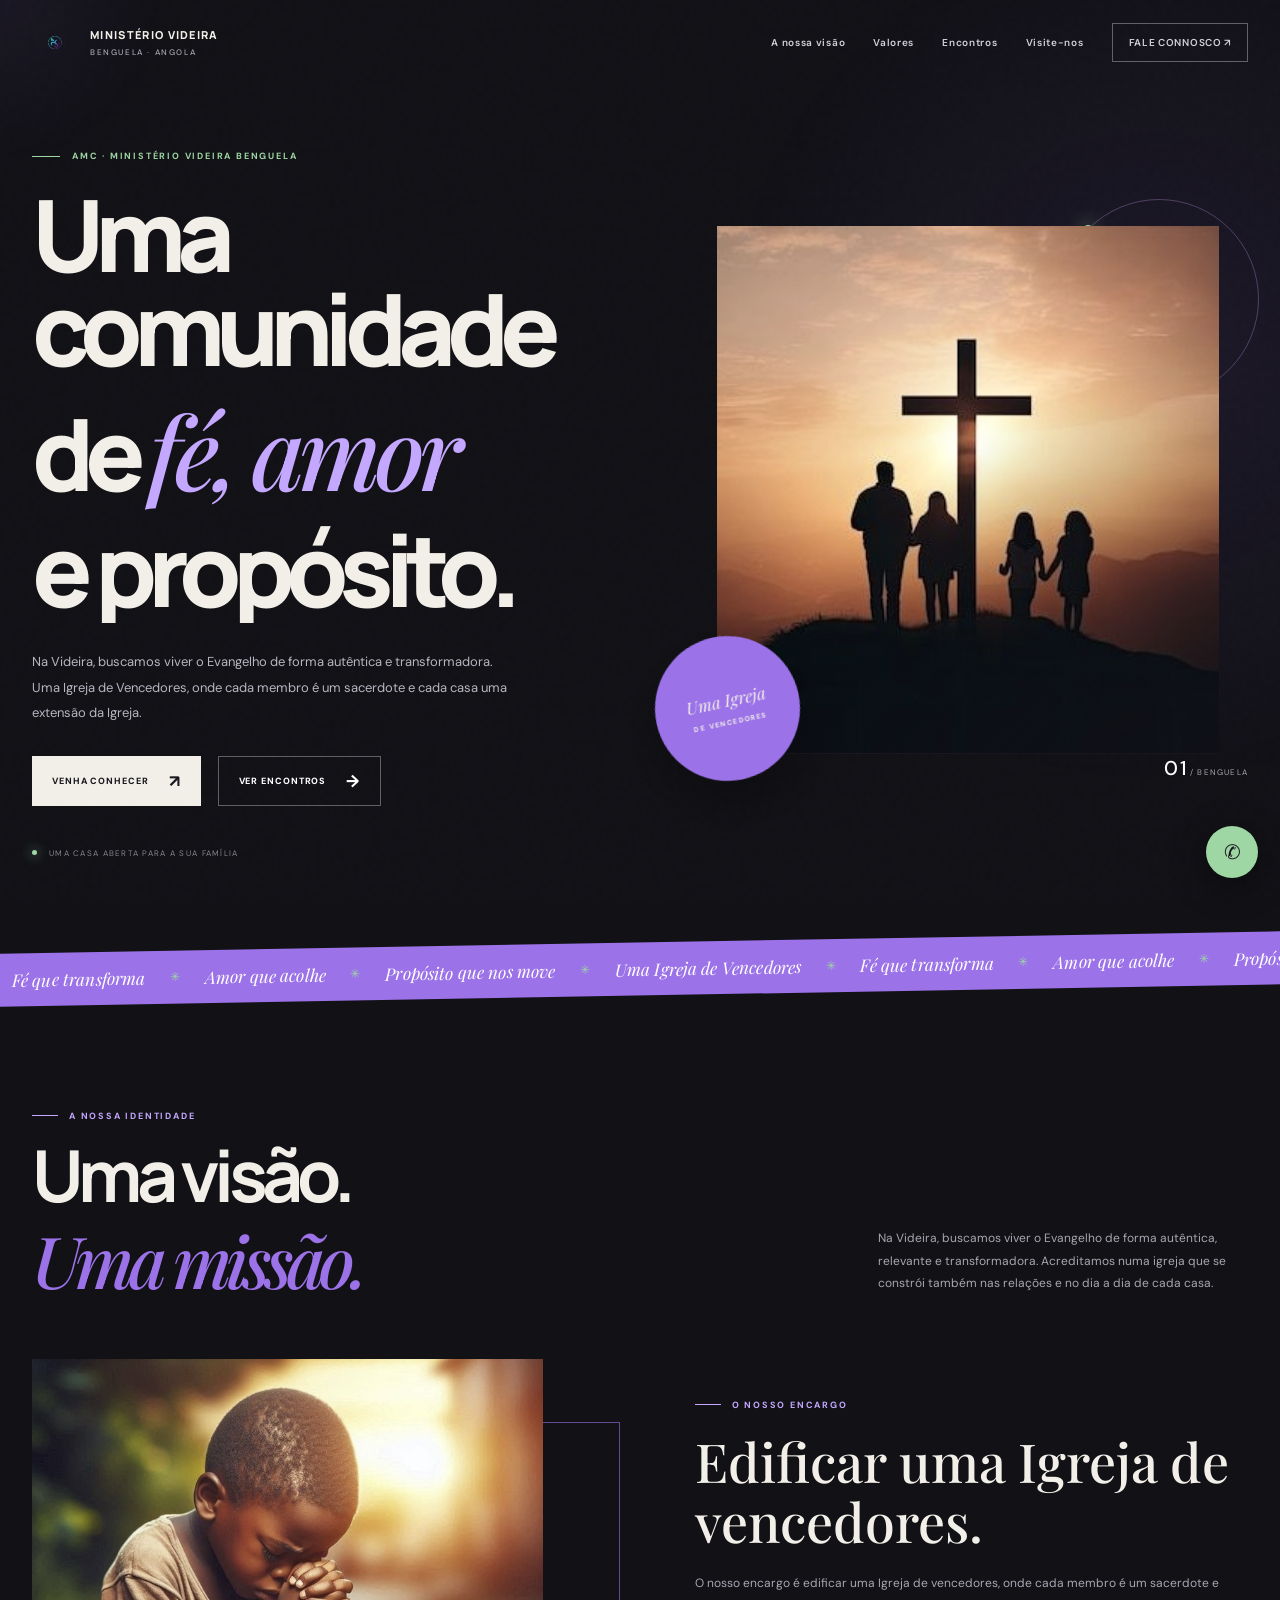
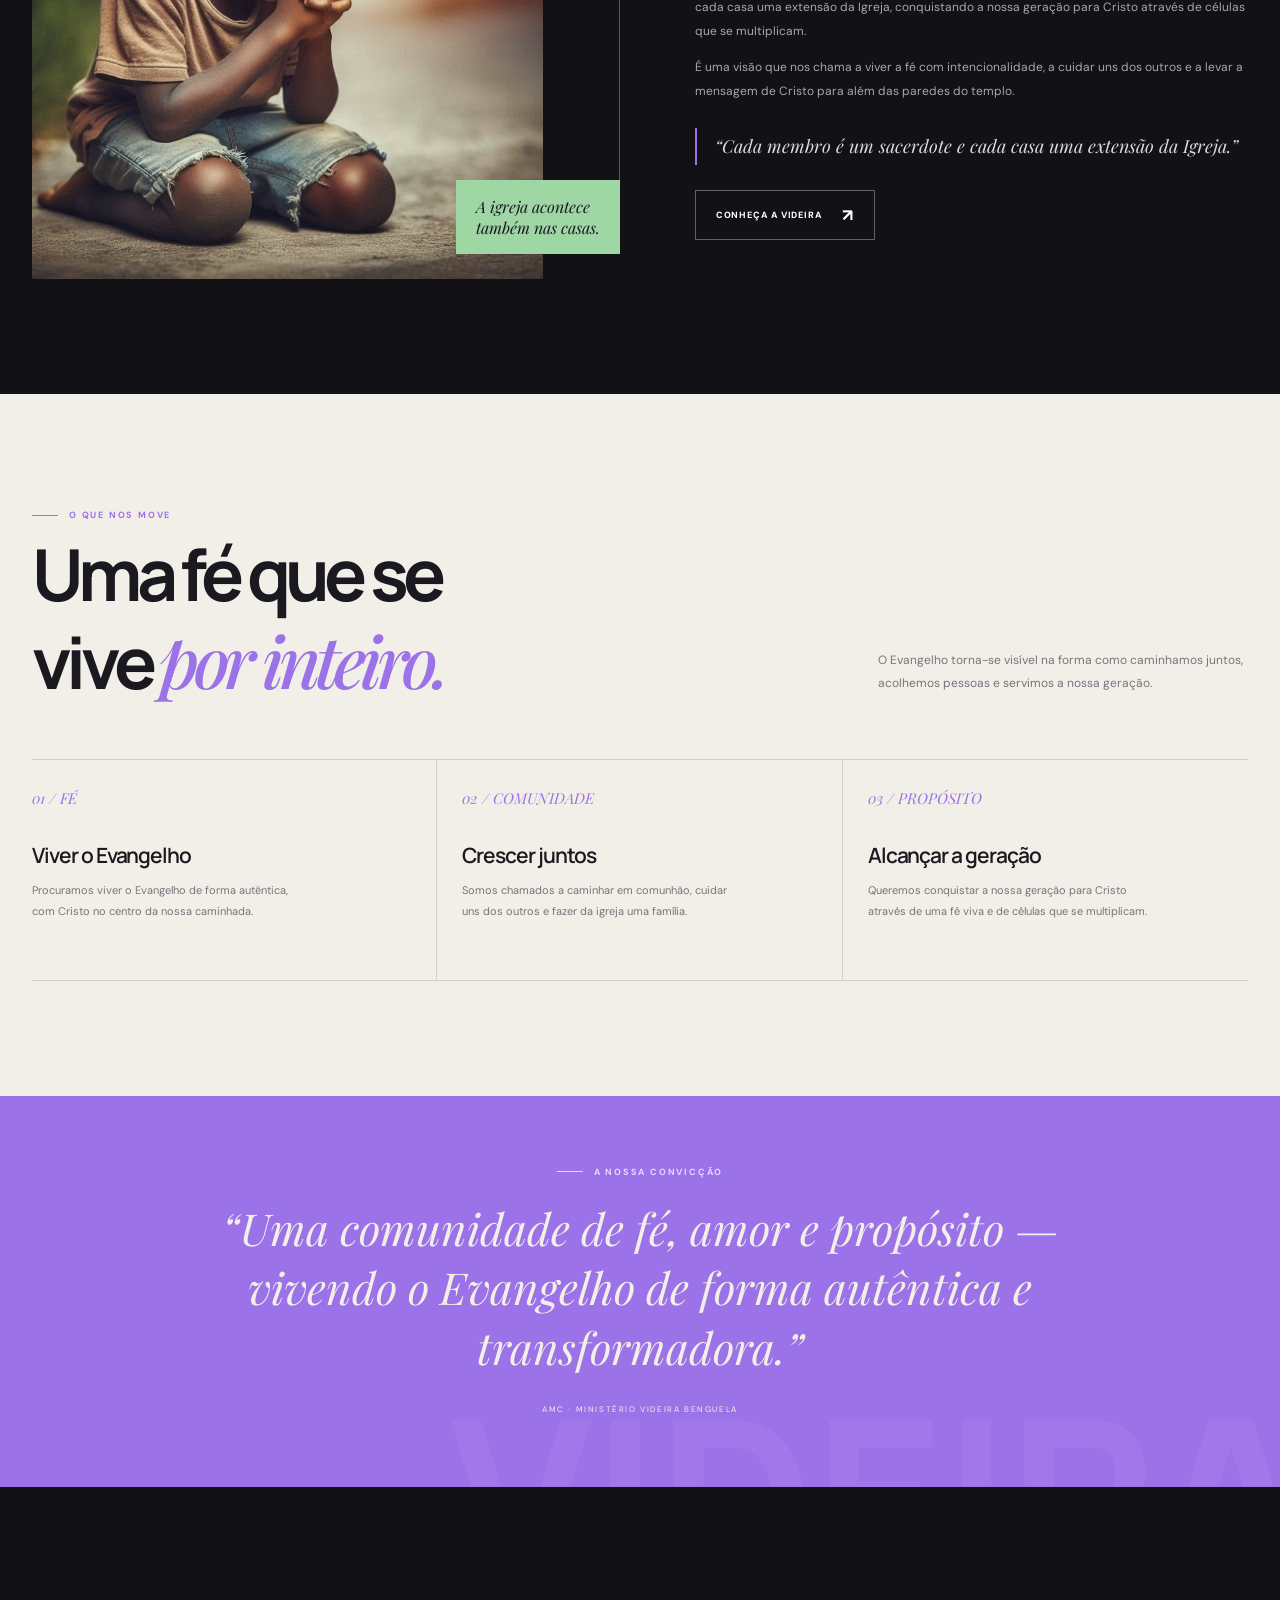
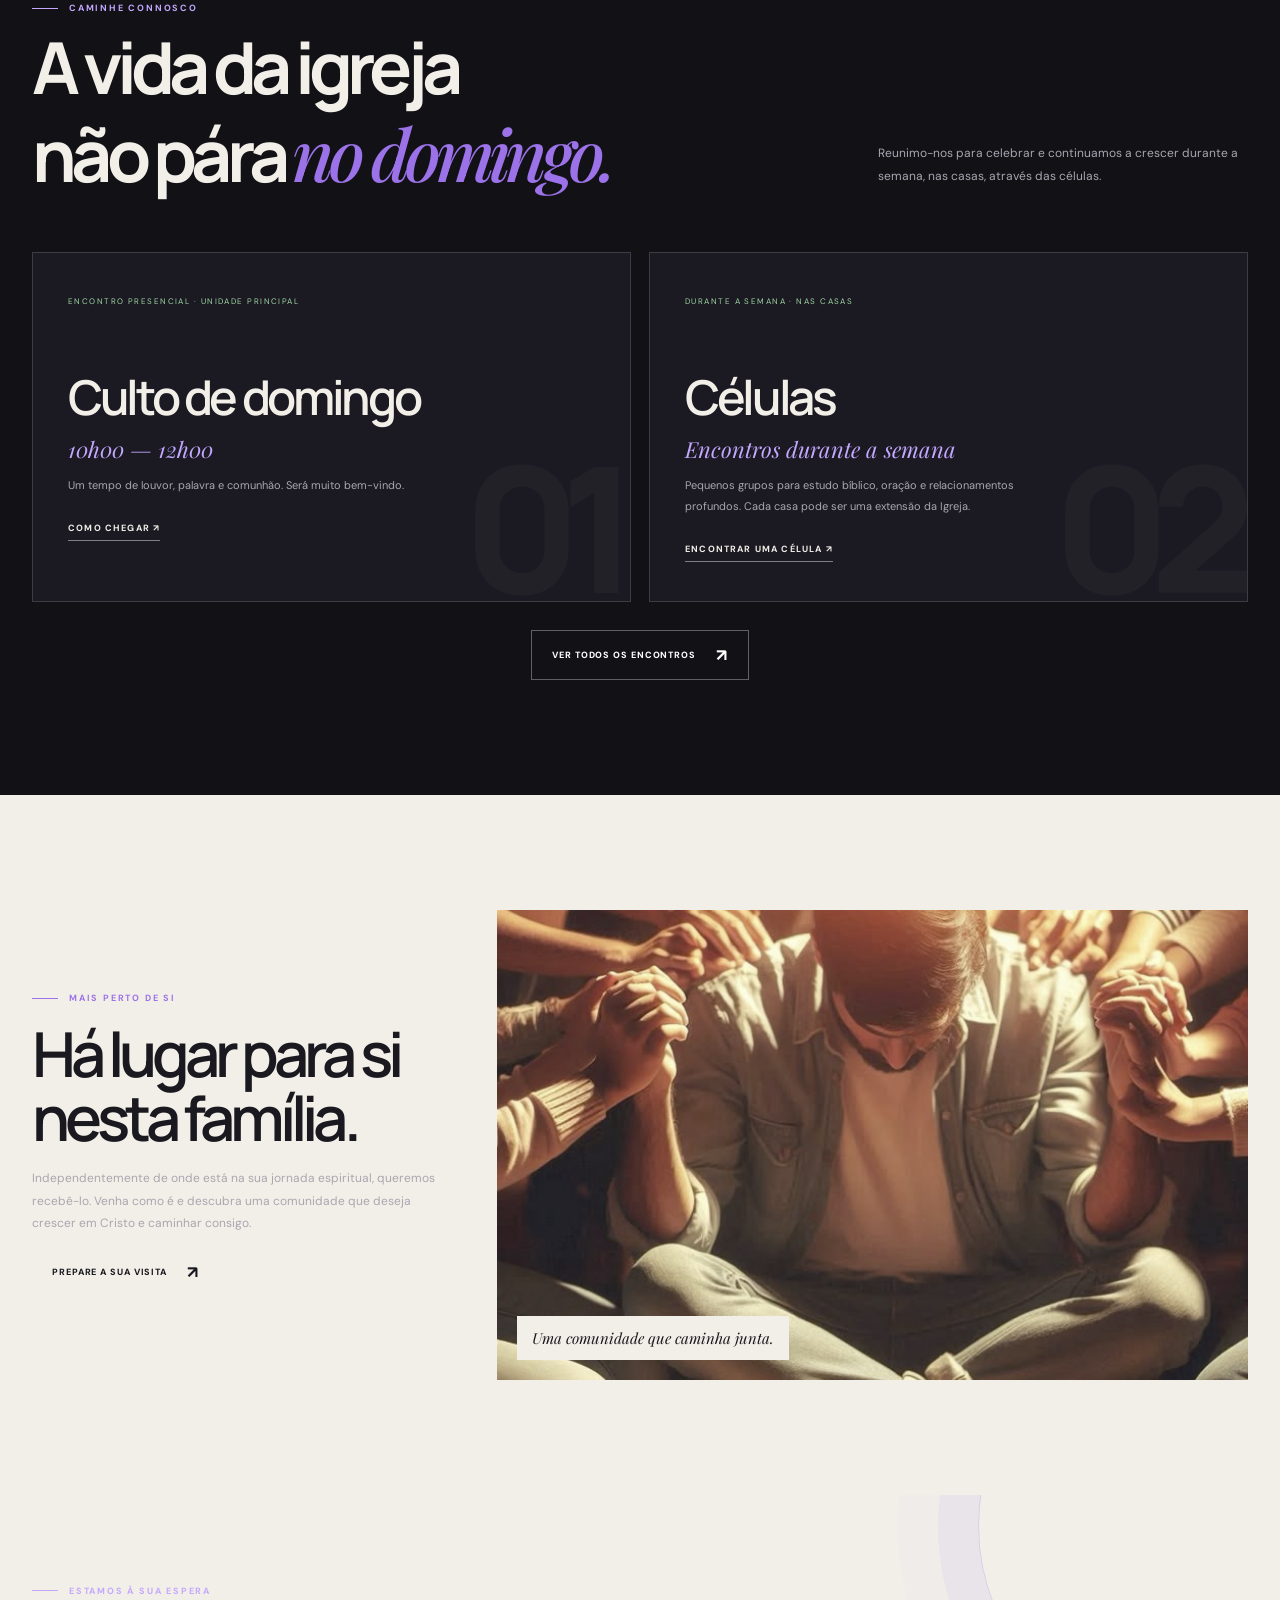
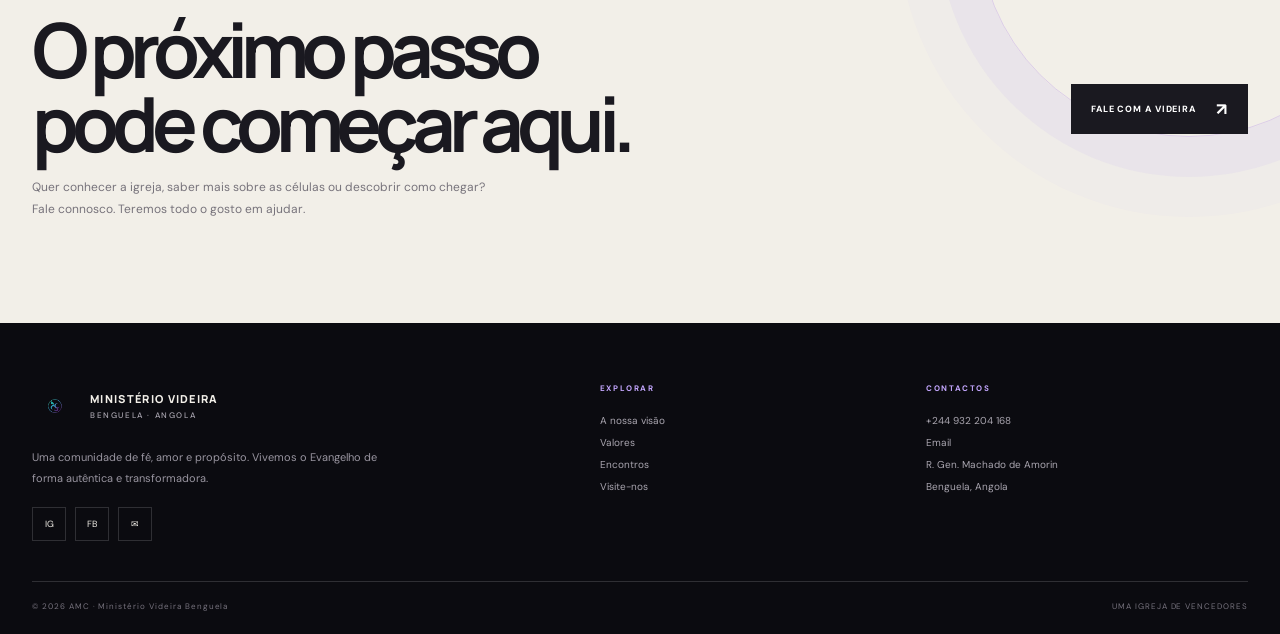
==== commit 385ac888: "Redesign homepage and internal pages for AMC Videira Benguela" ====
--- a/index.html
+++ b/index.html
@@ -1,30 +1,16 @@
 <!doctype html>
-<html lang="pt-AO">
-<head>
-<meta charset="utf-8"><meta name="viewport" content="width=device-width,initial-scale=1"><meta name="theme-color" content="#e9e6df">
-<meta name="description" content="AMC – Ministério Videira Benguela. Uma Igreja de Vencedores. Conheça a nossa visão, participe nos cultos e encontre uma célula em Benguela.">
-<title>AMC — Ministério Videira Benguela</title>
-<link rel="preconnect" href="https://fonts.googleapis.com"><link rel="preconnect" href="https://fonts.gstatic.com" crossorigin>
-<link href="https://fonts.googleapis.com/css2?family=DM+Sans:wght@400;500;600;700&family=Manrope:wght@400;500;600;700;800&display=swap" rel="stylesheet">
-<style>
-:root{--bg:#eae7e0;--paper:#f5f3ee;--ink:#242520;--muted:#74756d;--line:#d0cdc5;--rust:#a76547;--dark:#252722;--sans:'DM Sans',sans-serif;--display:Manrope,sans-serif;--serif:Georgia,serif}*{box-sizing:border-box}html{scroll-behavior:smooth}body{margin:0;background:var(--bg);color:var(--ink);font-family:var(--sans);-webkit-font-smoothing:antialiased}a{color:inherit;text-decoration:none}.wrap{width:min(1220px,calc(100% - 56px));margin:auto}.top{padding:10px 0;border-bottom:1px solid var(--line);font-size:9px;letter-spacing:.18em;text-transform:uppercase;color:var(--muted)}.top .wrap{display:flex;justify-content:space-between}.nav{height:84px;display:flex;align-items:center;justify-content:space-between;border-bottom:1px solid var(--line)}.brand{display:flex;align-items:center;gap:12px}.brandmark{width:43px;height:43px;border:1px solid var(--ink);display:grid;place-items:center;font:800 13px var(--display);letter-spacing:-1px}.brandtxt{font:800 11px/1.4 var(--display);letter-spacing:.1em}.brandtxt small{display:block;color:var(--muted);font:500 9px var(--sans);letter-spacing:.15em;margin-top:3px}.links{display:flex;gap:28px;align-items:center;font-size:11px;color:#5c5d56}.links a:hover{color:var(--rust)}.navbtn,.btn{display:inline-flex;align-items:center;gap:18px;padding:15px 19px;background:var(--ink);color:white;font-size:10px;font-weight:700;letter-spacing:.08em;transition:.25s}.navbtn:hover,.btn:hover{background:var(--rust);transform:translateY(-2px)}.menu{display:none;border:0;background:none;font-size:24px}.hero{padding:58px 0 82px}.heroGrid{display:grid;grid-template-columns:.9fr 1.1fr;gap:50px;align-items:center}.eyebrow{font-size:9px;letter-spacing:.2em;text-transform:uppercase;font-weight:700;color:var(--rust)}h1{font:600 clamp(56px,7.6vw,102px)/.96 var(--display);letter-spacing:-.085em;margin:24px 0}.hero h1 em{font:italic 400 1em var(--serif);color:var(--rust)}.lead{max-width:440px;font-size:14px;line-height:1.9;color:var(--muted)}.actions{display:flex;gap:25px;align-items:center;flex-wrap:wrap;margin-top:32px}.under{font-size:10px;font-weight:700;border-bottom:1px solid;padding-bottom:6px}.heroPhoto{height:570px;position:relative;background:#c7c1b6;overflow:hidden}.heroPhoto img{width:100%;height:100%;object-fit:cover;filter:grayscale(.25) saturate(.65)}.heroPhoto:after{content:"";position:absolute;inset:35% 0 0;background:linear-gradient(transparent,#1118)}.photoCaption{position:absolute;z-index:1;bottom:25px;left:27px;color:white;font:italic 22px var(--serif)}.photoNo{position:absolute;z-index:1;right:22px;top:22px;color:white;font-size:9px;letter-spacing:.15em}.manifesto{border-block:1px solid var(--line);padding:25px 0}.manifesto .wrap{display:flex;justify-content:space-between;align-items:center;gap:24px}.manifesto p{font:24px/1.3 var(--serif);margin:0;max-width:800px}.manifesto span{font-size:9px;letter-spacing:.16em;color:var(--muted);white-space:nowrap}.section{padding:105px 0}.heading{display:flex;justify-content:space-between;align-items:end;gap:30px;margin-bottom:48px}.heading h2{font:600 clamp(40px,5.5vw,68px)/1.02 var(--display);letter-spacing:-.075em;margin:14px 0 0}.heading>p{max-width:340px;font-size:12px;line-height:1.9;color:var(--muted);margin:0}.vision{display:grid;grid-template-columns:1fr 1fr;gap:68px;align-items:center}.visionPhoto{height:490px;overflow:hidden;background:#c7c1b6}.visionPhoto img{width:100%;height:100%;object-fit:cover;filter:grayscale(.35) saturate(.65)}.visionCopy{max-width:510px}.visionCopy h3{font:400 clamp(30px,4vw,48px)/1.12 var(--serif);margin:18px 0}.visionCopy p{font-size:13px;line-height:2;color:var(--muted)}.visionQuote{border-left:2px solid var(--rust);padding:5px 0 5px 20px;margin-top:25px;font:italic 17px/1.6 var(--serif)}.dark{background:var(--dark);color:var(--paper);padding:95px 0}.dark .eyebrow{color:#c88d70}.dark .heading>p{color:#b5b5ac}.times{display:grid;grid-template-columns:1.1fr .9fr;gap:65px}.timebox{border-top:1px solid #ffffff35;padding-top:24px}.timebox small{font-size:9px;letter-spacing:.18em;text-transform:uppercase;color:#c88d70}.timebox h3{font:500 clamp(48px,6vw,76px) var(--display);letter-spacing:-.08em;margin:15px 0 0}.time{font:30px var(--serif);color:#d8d2c8}.timebox p,.cellbox p{font-size:12px;line-height:1.9;color:#b5b5ac;max-width:400px}.cellbox{border-top:1px solid #ffffff35;padding-top:24px;align-self:end}.cellbox h3{font:400 32px/1.2 var(--serif);margin:16px 0}.cellbox a{display:inline-block;margin-top:10px;color:var(--paper);font-size:10px;font-weight:700;border-bottom:1px solid;padding-bottom:6px}.places{border-top:1px solid var(--line)}.place{display:grid;grid-template-columns:55px 1.2fr 1fr 42px;align-items:center;gap:20px;padding:25px 0;border-bottom:1px solid var(--line)}.num{font:22px var(--serif);color:var(--rust)}.place h3{font:600 19px var(--display);margin:0 0 8px;letter-spacing:-.04em}.place p,.place .contact{font-size:11px;line-height:1.8;color:var(--muted);margin:0}.circle{width:40px;height:40px;border:1px solid var(--line);border-radius:50%;display:grid;place-items:center}.circle:hover{background:var(--ink);color:white}.final{background:#d9d5cc;padding:85px 0}.finalinner{display:flex;justify-content:space-between;align-items:center;gap:35px}.final h2{font:600 clamp(42px,6vw,73px)/1 var(--display);letter-spacing:-.08em;margin:15px 0}.final p{max-width:480px;font-size:12px;line-height:1.9;color:var(--muted)}footer{background:var(--dark);color:var(--paper);padding:55px 0 24px}.footTop{display:flex;justify-content:space-between;gap:30px;padding-bottom:42px;border-bottom:1px solid #ffffff28}.footQuote{font:23px/1.35 var(--serif)}.social{display:flex;gap:20px;align-items:center;font-size:10px;color:#c4c3ba}.footBottom{display:flex;justify-content:space-between;padding-top:20px;color:#999a91;font-size:9px;letter-spacing:.1em}.wa{position:fixed;right:22px;bottom:22px;width:52px;height:52px;border-radius:50%;background:var(--dark);color:white;display:grid;place-items:center;font-size:22px;z-index:10;box-shadow:0 6px 25px #0003}.reveal{opacity:0;transform:translateY(18px);transition:.7s}.reveal.show{opacity:1;transform:none}
-@media(max-width:850px){.wrap{width:calc(100% - 38px)}.top .wrap span:last-child{display:none}.nav{height:72px}.menu{display:block}.links{display:none;position:absolute;z-index:8;top:115px;left:0;right:0;background:var(--paper);padding:25px;flex-direction:column;align-items:flex-start;border-bottom:1px solid var(--line)}.links.open{display:flex}.navbtn{display:none}.hero{padding:35px 0 55px}.heroGrid,.vision,.times{grid-template-columns:1fr;gap:30px}.heroPhoto{height:430px}.hero h1{font-size:clamp(56px,13vw,82px)}.manifesto .wrap{display:block}.manifesto span{display:block;margin-top:12px}.section{padding:75px 0}.heading{display:block;margin-bottom:35px}.heading>p{margin-top:18px}.visionPhoto{height:360px}.dark{padding:75px 0}.cellbox{margin-top:10px}.place{grid-template-columns:30px 1fr 38px;gap:12px}.place .contact{grid-column:2;grid-row:2}.place .circle{grid-column:3;grid-row:1/3}.finalinner,.footTop{display:block}.final .btn{margin-top:20px}.footQuote{margin:30px 0}.social{flex-wrap:wrap}.footBottom{gap:14px;flex-direction:column}}@media(prefers-reduced-motion:reduce){html{scroll-behavior:auto}.reveal{opacity:1;transform:none;transition:none}}
-</style>
-</head>
-<body>
-<div class="top"><div class="wrap"><span>AMC · MINISTÉRIO VIDEIRA BENGUELA</span><span>BENGUELA · ANGOLA</span></div></div>
-<header class="wrap nav"><a class="brand" href="#inicio"><span class="brandmark">AMC</span><span class="brandtxt">MINISTÉRIO VIDEIRA<small>BENGUELA · ANGOLA</small></span></a><nav class="links" id="links"><a href="#visao">A nossa visão</a><a href="#encontros">Encontros</a><a href="#celulas">Células</a><a href="#localizacao">Localização</a></nav><a class="navbtn" href="https://wa.me/244932204168?text=Ol%C3%A1%21%20Gostaria%20de%20conhecer%20a%20AMC%20-%20Minist%C3%A9rio%20Videira%20Benguela.">FALE CONNOSCO ↗</a><button class="menu" id="menu" aria-label="Abrir menu" aria-expanded="false">☰</button></header>
+<html lang="pt-AO"><head><meta charset="utf-8"><meta name="viewport" content="width=device-width,initial-scale=1"><meta name="theme-color" content="#111116"><meta name="description" content="AMC – Ministério Videira Benguela. Uma comunidade de fé, amor e propósito. Uma Igreja de Vencedores."><title>AMC — Ministério Videira Benguela</title><link rel="stylesheet" href="css/style.css"></head>
+<body><div class="preloader"><div><img src="img/logo-videira.png" alt="Videira"><div class="loader-line"></div></div></div><div class="noise"></div><div class="cursor-glow"></div>
+<header class="site-header"><div class="shell nav-wrap"><a class="brand" href="index.html"><img src="img/logo-videira.png" alt="Logótipo Videira"><span class="brand-word">MINISTÉRIO VIDEIRA<small>BENGUELA · ANGOLA</small></span></a><nav class="nav-links"><a href="#visao">A nossa visão</a><a href="#valores">Valores</a><a href="agenda.html">Encontros</a><a href="visite.html">Visite-nos</a><a class="nav-visit" href="visite.html#contacto">FALE CONNOSCO ↗</a></nav><button class="menu-toggle" aria-label="Abrir menu" aria-expanded="false">☰</button></div></header>
 <main>
-<section class="hero" id="inicio"><div class="wrap heroGrid"><div class="reveal"><div class="eyebrow">Uma igreja de vencedores</div><h1>Uma casa.<br>Uma família.<br><em>Um propósito.</em></h1><p class="lead">O nosso encargo é edificar uma Igreja de vencedores, onde cada membro é um sacerdote e cada casa uma extensão da Igreja, conquistando a nossa geração para Cristo através de células que se multiplicam.</p><div class="actions"><a class="btn" href="https://wa.me/244932204168?text=Ol%C3%A1%21%20Quero%20visitar%20a%20AMC%20-%20Minist%C3%A9rio%20Videira%20Benguela.">QUERO VISITAR <span>↗</span></a><a class="under" href="#encontros">VER HORÁRIOS ↓</a></div></div><div class="heroPhoto reveal"><img src="https://images.unsplash.com/photo-1507692049790-de58290a4334?auto=format&fit=crop&w=1500&q=85" alt="Interior de uma igreja"><span class="photoNo">VIDEIRA · BENGUELA</span><span class="photoCaption">Uma Igreja de Vencedores.</span></div></div></section>
-<div class="manifesto"><div class="wrap"><p>“Cada membro é um sacerdote e cada casa uma extensão da Igreja.”</p><span>A NOSSA VISÃO · AMC</span></div></div>
-<section class="section" id="visao"><div class="wrap"><div class="heading reveal"><div><div class="eyebrow">Quem somos</div><h2>Uma visão que<br>se vive em conjunto.</h2></div><p>Uma comunidade que deseja ver vidas edificadas em Cristo e uma geração alcançada através da vida em igreja e das células.</p></div><div class="vision"><div class="visionPhoto reveal"><img src="https://images.unsplash.com/photo-1511632765486-a01980e01a18?auto=format&fit=crop&w=1200&q=85" alt="Pessoas reunidas em comunidade"></div><div class="visionCopy reveal"><div class="eyebrow">O nosso encargo</div><h3>Edificar uma Igreja de vencedores.</h3><p>A nossa visão é edificar uma Igreja onde cada membro é um sacerdote e cada casa uma extensão da Igreja. Acreditamos na força das células que se multiplicam para alcançar a nossa geração para Cristo.</p><p>É por isso que valorizamos os encontros de celebração e a vida em comunidade que continua durante a semana, nas casas.</p><div class="visionQuote">Uma fé que se partilha, uma comunidade que cresce e uma missão que continua em cada casa.</div></div></div></div></section>
-<section class="dark" id="encontros"><div class="wrap"><div class="heading reveal"><div><div class="eyebrow">Participe connosco</div><h2>Há um lugar<br>à sua espera.</h2></div><p>Junte-se a nós no encontro presencial de domingo ou conheça a dinâmica das células durante a semana.</p></div><div class="times"><div class="timebox reveal"><small>Encontro presencial · Unidade principal</small><h3>Domingo</h3><div class="time">10h00 — 12h00</div><p>Um tempo para estarmos juntos, fortalecer a fé e viver a comunhão como igreja.</p></div><div class="cellbox reveal" id="celulas"><div class="eyebrow">Durante a semana</div><h3>Células nas casas.</h3><p>Cada casa pode ser uma extensão da Igreja. As células permitem continuar a caminhar, partilhar e crescer em comunidade durante a semana.</p><a href="https://wa.me/244932204168?text=Ol%C3%A1%21%20Tenho%20interesse%20em%20participar%20numa%20c%C3%A9lula.%20Como%20posso%20saber%20mais%3F">QUERO ENCONTRAR UMA CÉLULA ↗</a></div></div></div></section>
-<section class="section" id="localizacao"><div class="wrap"><div class="heading reveal"><div><div class="eyebrow">Visite-nos</div><h2>Estamos em<br>Benguela.</h2></div><p>Escolha a unidade que pretende visitar. Para confirmar informações sobre os encontros, entre em contacto directamente.</p></div><div class="places"><article class="place reveal"><div class="num">01</div><div><h3>AMC · Ministério Videira</h3><p>R. Gen. Machado de Amorin<br>Benguela, Angola</p></div><div class="contact">Domingo · 10h00–12h00<br><a href="tel:+244932204168">+244 932 204 168</a></div><a class="circle" href="https://www.google.com/maps/search/?api=1&query=R.+Gen.+Machado+de+Amorin%2C+Benguela%2C+Angola" target="_blank" rel="noopener" aria-label="Abrir mapa da unidade principal">↗</a></article><article class="place reveal"><div class="num">02</div><div><h3>Videira · Direcção Baía Farta</h3><p>Estrada do Calohombo, Bairro do Calohombo<br>Benguela, Angola</p></div><div class="contact">Informações<br><a href="tel:+244937572865">+244 937 572 865</a></div><a class="circle" href="https://www.google.com/maps/search/?api=1&query=Estrada+do+Calohombo%2C+Bairro+do+Calohombo%2C+Benguela%2C+Angola" target="_blank" rel="noopener" aria-label="Abrir mapa da unidade Baía Farta">↗</a></article></div></div></section>
-<section class="final"><div class="wrap finalinner"><div class="reveal"><div class="eyebrow">Será bem-vindo</div><h2>Venha fazer parte<br>desta caminhada.</h2><p>Quer saber como chegar, conhecer uma célula ou preparar a sua primeira visita? Fale connosco. Estamos disponíveis para ajudar.</p></div><a class="btn reveal" href="https://wa.me/244932204168?text=Ol%C3%A1%21%20Estou%20a%20visitar%20o%20site%20da%20AMC%20e%20gostaria%20de%20mais%20informa%C3%A7%C3%B5es.">ENTRAR EM CONTACTO ↗</a></div></section>
+<section class="hero"><div class="shell hero-grid"><div><div class="hero-kicker">AMC · Ministério Videira Benguela</div><h1><span class="line"><span>Uma comunidade</span></span><span class="line"><span>de <em>fé, amor</em></span></span><span class="line"><span>e propósito.</span></span></h1><p class="hero-description">Na Videira, buscamos viver o Evangelho de forma autêntica e transformadora. Uma Igreja de Vencedores, onde cada membro é um sacerdote e cada casa uma extensão da Igreja.</p><div class="hero-actions"><a class="button" href="visite.html">VENHA CONHECER <span>↗</span></a><a class="button outline" href="agenda.html">VER ENCONTROS <span>→</span></a></div><div class="hero-note"><i></i> Uma casa aberta para a sua família</div></div><div class="hero-art"><div class="hero-photo"><img src="img/hero-image.jpg" alt="Comunidade reunida no Ministério Videira"></div><div class="orbit"></div><div class="stamp">Uma Igreja<small>de vencedores</small></div><div class="hero-index"><strong>01</strong> / BENGUELA</div></div></div></section>
+<div class="marquee"><div class="marquee-track"><div class="marquee-item">Fé que transforma <b>✳</b> Amor que acolhe <b>✳</b> Propósito que nos move <b>✳</b> Uma Igreja de Vencedores <b>✳</b> Fé que transforma <b>✳</b> Amor que acolhe <b>✳</b> Propósito que nos move <b>✳</b> Uma Igreja de Vencedores <b>✳</b></div><div class="marquee-item" aria-hidden="true">Fé que transforma <b>✳</b> Amor que acolhe <b>✳</b> Propósito que nos move <b>✳</b> Uma Igreja de Vencedores <b>✳</b> Fé que transforma <b>✳</b> Amor que acolhe <b>✳</b> Propósito que nos move <b>✳</b> Uma Igreja de Vencedores <b>✳</b></div></div></div>
+<section class="section" id="visao"><div class="shell"><div class="section-head reveal"><div><div class="eyebrow">A nossa identidade</div><h2 class="section-title">Uma visão.<br><em>Uma missão.</em></h2></div><p class="section-intro">Na Videira, buscamos viver o Evangelho de forma autêntica, relevante e transformadora. Acreditamos numa igreja que se constrói também nas relações e no dia a dia de cada casa.</p></div><div class="vision-grid"><div class="vision-photo reveal"><img src="img/content (1).jpg" alt="Momento de comunhão da comunidade Videira"><div class="vision-caption">A igreja acontece<br>também nas casas.</div></div><div class="vision-copy reveal delay-1"><div class="eyebrow">O nosso encargo</div><h3>Edificar uma Igreja de vencedores.</h3><p>O nosso encargo é edificar uma Igreja de vencedores, onde cada membro é um sacerdote e cada casa uma extensão da Igreja, conquistando a nossa geração para Cristo através de células que se multiplicam.</p><p>É uma visão que nos chama a viver a fé com intencionalidade, a cuidar uns dos outros e a levar a mensagem de Cristo para além das paredes do templo.</p><div class="quote">“Cada membro é um sacerdote e cada casa uma extensão da Igreja.”</div><a class="button outline" href="visite.html">CONHEÇA A VIDEIRA <span>↗</span></a></div></div></div></section>
+<section class="section light" id="valores"><div class="shell"><div class="section-head reveal"><div><div class="eyebrow">O que nos move</div><h2 class="section-title">Uma fé que se<br>vive <em>por inteiro.</em></h2></div><p class="section-intro">O Evangelho torna-se visível na forma como caminhamos juntos, acolhemos pessoas e servimos a nossa geração.</p></div><div class="pillars"><article class="pillar reveal"><span class="pillar-number">01 / FÉ</span><h3>Viver o Evangelho</h3><p>Procuramos viver o Evangelho de forma autêntica, com Cristo no centro da nossa caminhada.</p></article><article class="pillar reveal delay-1"><span class="pillar-number">02 / COMUNIDADE</span><h3>Crescer juntos</h3><p>Somos chamados a caminhar em comunhão, cuidar uns dos outros e fazer da igreja uma família.</p></article><article class="pillar reveal delay-2"><span class="pillar-number">03 / PROPÓSITO</span><h3>Alcançar a geração</h3><p>Queremos conquistar a nossa geração para Cristo através de uma fé viva e de células que se multiplicam.</p></article></div></div></section>
+<section class="scripture"><div class="shell reveal"><div class="eyebrow" style="justify-content:center;color:#e5d8ff">A nossa convicção</div><blockquote>“Uma comunidade de fé, amor e propósito — vivendo o Evangelho de forma autêntica e transformadora.”</blockquote><small>AMC · MINISTÉRIO VIDEIRA BENGUELA</small></div></section>
+<section class="section" id="encontros"><div class="shell"><div class="section-head reveal"><div><div class="eyebrow">Caminhe connosco</div><h2 class="section-title">A vida da igreja<br>não pára <em>no domingo.</em></h2></div><p class="section-intro">Reunimo-nos para celebrar e continuamos a crescer durante a semana, nas casas, através das células.</p></div><div class="schedule-grid"><article class="schedule-card reveal" data-number="01"><small>Encontro presencial · Unidade principal</small><h3>Culto de domingo</h3><div class="time">10h00 — 12h00</div><p>Um tempo de louvor, palavra e comunhão. Será muito bem-vindo.</p><a href="visite.html">COMO CHEGAR ↗</a></article><article class="schedule-card reveal delay-1" data-number="02"><small>Durante a semana · Nas casas</small><h3>Células</h3><div class="time">Encontros durante a semana</div><p>Pequenos grupos para estudo bíblico, oração e relacionamentos profundos. Cada casa pode ser uma extensão da Igreja.</p><a href="visite.html#contacto">ENCONTRAR UMA CÉLULA ↗</a></article></div><div style="text-align:center;margin-top:28px"><a class="button outline" href="agenda.html">VER TODOS OS ENCONTROS <span>↗</span></a></div></div></section>
+<section class="section light"><div class="shell story"><div class="story-copy reveal"><div class="eyebrow">Mais perto de si</div><h2>Há lugar para si nesta família.</h2><p>Independentemente de onde está na sua jornada espiritual, queremos recebê-lo. Venha como é e descubra uma comunidade que deseja crescer em Cristo e caminhar consigo.</p><a class="button" href="visite.html">PREPARE A SUA VISITA <span>↗</span></a></div><div class="story-photo reveal delay-1"><img src="img/content (2).jpg" alt="Pessoas da comunidade reunidas"><span>Uma comunidade que caminha junta.</span></div></div></section>
+<section class="cta-panel"><div class="shell cta-inner reveal"><div><div class="eyebrow">Estamos à sua espera</div><h2>O próximo passo<br>pode começar aqui.</h2><p>Quer conhecer a igreja, saber mais sobre as células ou descobrir como chegar? Fale connosco. Teremos todo o gosto em ajudar.</p></div><a class="button" href="visite.html#contacto">FALE COM A VIDEIRA <span>↗</span></a></div></section>
 </main>
-<footer><div class="wrap"><div class="footTop"><a class="brand" href="#inicio"><span class="brandmark" style="border-color:#eee">AMC</span><span class="brandtxt">MINISTÉRIO VIDEIRA<small style="color:#aaa">BENGUELA · ANGOLA</small></span></a><div class="footQuote">A nossa geração.<br>Uma missão: Cristo.</div><div class="social"><a href="https://www.instagram.com/videirabenguela/" target="_blank" rel="noopener">INSTAGRAM ↗</a><a href="https://www.facebook.com/videirabenguelaoficial/" target="_blank" rel="noopener">FACEBOOK ↗</a><a href="mailto:prsergiosilvavideira@gmail.com">EMAIL ↗</a></div></div><div class="footBottom"><span>© <span id="year"></span> AMC – Ministério Videira Benguela</span><span>BENGUELA · ANGOLA</span></div></div></footer>
-<a class="wa" href="https://wa.me/244932204168?text=Ol%C3%A1%21%20Gostaria%20de%20contactar%20a%20AMC." target="_blank" rel="noopener" aria-label="WhatsApp">✆</a>
-<script>
-const menu=document.getElementById('menu'),links=document.getElementById('links');menu.addEventListener('click',()=>{const open=links.classList.toggle('open');menu.setAttribute('aria-expanded',String(open));menu.textContent=open?'×':'☰'});links.querySelectorAll('a').forEach(a=>a.addEventListener('click',()=>{links.classList.remove('open');menu.setAttribute('aria-expanded','false');menu.textContent='☰'}));document.getElementById('year').textContent=new Date().getFullYear();const io=new IntersectionObserver(items=>items.forEach(i=>{if(i.isIntersecting){i.target.classList.add('show');io.unobserve(i.target)}}),{threshold:.12});document.querySelectorAll('.reveal').forEach(el=>io.observe(el));
-</script>
-</body></html>+<footer class="site-footer"><div class="shell"><div class="footer-top"><div class="footer-about"><a class="brand" href="index.html"><img src="img/logo-videira.png" alt="Videira"><span class="brand-word">MINISTÉRIO VIDEIRA<small>BENGUELA · ANGOLA</small></span></a><p>Uma comunidade de fé, amor e propósito. Vivemos o Evangelho de forma autêntica e transformadora.</p><div class="social-row"><a href="https://www.instagram.com/videirabenguela/" target="_blank" rel="noopener">IG</a><a href="https://www.facebook.com/videirabenguelaoficial/" target="_blank" rel="noopener">FB</a><a href="mailto:prsergiosilvavideira@gmail.com">✉</a></div></div><div class="footer-col"><h4>Explorar</h4><a href="index.html#visao">A nossa visão</a><a href="index.html#valores">Valores</a><a href="agenda.html">Encontros</a><a href="visite.html">Visite-nos</a></div><div class="footer-col"><h4>Contactos</h4><a href="tel:+244932204168">+244 932 204 168</a><a href="mailto:prsergiosilvavideira@gmail.com">Email</a><p>R. Gen. Machado de Amorin<br>Benguela, Angola</p></div></div><div class="footer-bottom"><span>© <span data-year></span> AMC · Ministério Videira Benguela</span><span>UMA IGREJA DE VENCEDORES</span></div></div></footer>
+<a class="whatsapp-float" href="https://wa.me/244932204168?text=Ol%C3%A1%21%20Gostaria%20de%20conhecer%20a%20AMC%20-%20Minist%C3%A9rio%20Videira%20Benguela." target="_blank" rel="noopener" aria-label="WhatsApp">✆</a><script src="js/script.js"></script></body></html>
--- a/css/style.css
+++ b/css/style.css
@@ -0,0 +1,26 @@
+@import url('https://fonts.googleapis.com/css2?family=DM+Sans:wght@400;500;600;700&family=Manrope:wght@400;500;600;700;800&family=Playfair+Display:ital,wght@0,500;0,600;1,500&display=swap');
+:root{--bg:#111116;--panel:#1b1a22;--paper:#f2efe8;--muted:#aaa6b0;--purple:#9c72e8;--lav:#c4a7ff;--green:#9ed6a4;--line:#ffffff26;--ink:#1a1920;--sans:'DM Sans',sans-serif;--display:Manrope,sans-serif;--serif:'Playfair Display',serif}
+*{box-sizing:border-box}html{scroll-behavior:smooth;scroll-padding-top:90px}body{margin:0;background:var(--bg);color:var(--paper);font-family:var(--sans);overflow-x:hidden;-webkit-font-smoothing:antialiased}body.locked{overflow:hidden}a{color:inherit;text-decoration:none}button,input,textarea,select{font:inherit}img{display:block;max-width:100%}::selection{background:var(--purple);color:white}.shell{width:min(1280px,calc(100% - 64px));margin:auto}.eyebrow{display:flex;align-items:center;gap:11px;color:var(--lav);font-size:9px;font-weight:700;letter-spacing:.2em;text-transform:uppercase}.eyebrow:before{content:"";width:26px;height:1px;background:currentColor}
+.preloader{position:fixed;inset:0;z-index:1000;background:var(--bg);display:grid;place-items:center;transition:opacity .65s,visibility .65s}.preloader.done{opacity:0;visibility:hidden}.preloader img{width:76px;height:76px;object-fit:contain;margin:auto auto 20px;animation:breathe 1.2s infinite alternate}.loader-line{width:140px;height:1px;background:#ffffff22;margin:auto;overflow:hidden}.loader-line:after{content:"";display:block;width:40%;height:100%;background:var(--lav);animation:load 1s infinite}@keyframes breathe{to{transform:scale(1.08);filter:drop-shadow(0 0 15px #9c72e866)}}@keyframes load{from{transform:translateX(-100%)}to{transform:translateX(350%)}}
+.noise{position:fixed;inset:0;z-index:2;pointer-events:none;opacity:.035;background-image:url("data:image/svg+xml,%3Csvg viewBox='0 0 180 180' xmlns='http://www.w3.org/2000/svg'%3E%3Cfilter id='n'%3E%3CfeTurbulence type='fractalNoise' baseFrequency='.8' numOctaves='3' stitchTiles='stitch'/%3E%3C/filter%3E%3Crect width='100%25' height='100%25' filter='url(%23n)' opacity='.5'/%3E%3C/svg%3E")}.cursor-glow{position:fixed;width:340px;height:340px;border-radius:50%;background:radial-gradient(circle,#9c72e812,transparent 68%);pointer-events:none;z-index:0;transform:translate(-50%,-50%)}
+.site-header{position:fixed;z-index:50;inset:0 0 auto;height:86px;border-bottom:1px solid transparent;transition:.4s}.site-header.scrolled{height:70px;background:#111116e8;backdrop-filter:blur(18px);border-color:var(--line)}.nav-wrap{height:100%;display:flex;align-items:center;justify-content:space-between}.brand{display:flex;align-items:center;gap:12px}.brand img{width:46px;height:46px;object-fit:contain}.brand-word{font:800 11px/1.2 var(--display);letter-spacing:.12em}.brand-word small{display:block;margin-top:5px;color:#aaa6b0;font:500 8px var(--sans);letter-spacing:.2em}.nav-links{display:flex;align-items:center;gap:28px}.nav-links a{font-size:10px;font-weight:600;letter-spacing:.07em;color:#d4d0db;position:relative;padding:10px 0}.nav-links a:not(.nav-visit):after{content:"";position:absolute;bottom:2px;left:0;width:0;height:1px;background:var(--lav);transition:.3s}.nav-links a:hover:after{width:100%}.nav-links a:hover{color:white}.nav-links .nav-visit{border:1px solid #ffffff55;padding:12px 16px}.nav-links .nav-visit:hover{background:var(--paper);color:var(--ink)}.menu-toggle{display:none;width:42px;height:42px;background:none;border:1px solid var(--line);color:white;font-size:20px}
+.hero{position:relative;min-height:760px;padding:150px 0 85px;display:flex;align-items:center;overflow:hidden}.hero:before{content:"";position:absolute;width:70vw;height:70vw;right:-25vw;top:-10%;border-radius:50%;background:radial-gradient(circle,#7851ba20,transparent 68%)}.hero-grid{position:relative;z-index:3;display:grid;grid-template-columns:1fr .95fr;gap:45px;align-items:center}.hero-kicker{display:flex;align-items:center;gap:12px;color:var(--green);font-size:9px;font-weight:700;letter-spacing:.2em;text-transform:uppercase;opacity:0;animation:rise .7s .2s forwards}.hero-kicker:before{content:"";width:28px;height:1px;background:var(--green)}.hero h1{font:800 clamp(58px,7.8vw,108px)/.94 var(--display);letter-spacing:-.09em;margin:26px 0}.hero h1 .line{display:block;overflow:hidden;padding-bottom:.07em}.hero h1 .line span{display:block;transform:translateY(115%);animation:titleup .9s cubic-bezier(.2,.8,.2,1) forwards}.hero h1 .line:nth-child(2) span{animation-delay:.12s}.hero h1 .line:nth-child(3) span{animation-delay:.24s}.hero h1 em{font:italic 500 1em var(--serif);color:var(--lav);letter-spacing:-.06em}.hero-description{max-width:480px;color:#b9b5c0;font-size:13px;line-height:1.95;opacity:0;animation:rise .8s .7s forwards}.hero-actions{display:flex;gap:17px;align-items:center;flex-wrap:wrap;margin-top:30px;opacity:0;animation:rise .8s .85s forwards}.button{display:inline-flex;align-items:center;justify-content:center;gap:20px;min-height:50px;padding:0 20px;background:var(--paper);color:var(--ink);font-size:9px;font-weight:800;letter-spacing:.1em;transition:.3s}.button span{font-size:17px;transition:.3s}.button:hover{transform:translateY(-4px);background:var(--lav)}.button:hover span{transform:translate(3px,-3px)}.button.outline{background:transparent;border:1px solid #ffffff55;color:white}.button.outline:hover{background:white;color:var(--ink)}.hero-note{display:flex;align-items:center;gap:12px;margin-top:42px;color:#88848f;font-size:8px;letter-spacing:.16em;text-transform:uppercase;opacity:0;animation:rise .8s 1s forwards}.hero-note i{width:5px;height:5px;border-radius:50%;background:var(--green);box-shadow:0 0 12px var(--green)}.hero-art{height:555px;position:relative}.hero-photo{position:absolute;inset:0 5% 5% 7%;overflow:hidden;background:#24212d;animation:photo .9s .2s both}.hero-photo img{width:100%;height:100%;object-fit:cover;filter:saturate(.7) contrast(1.08);transform:scale(1.12);animation:zoom 2s .2s forwards}.hero-photo:after{content:"";position:absolute;inset:0;background:linear-gradient(140deg,#15131a22,transparent 45%,#15131a88)}.orbit{position:absolute;z-index:-1;right:-2%;top:-5%;width:200px;height:200px;border:1px solid #b99ae555;border-radius:50%;animation:spin 24s linear infinite}.orbit:before{content:"";position:absolute;left:24px;top:25px;width:8px;height:8px;background:var(--green);border-radius:50%;box-shadow:0 0 18px var(--green)}.stamp{position:absolute;left:-4%;bottom:0;width:145px;height:145px;border-radius:50%;background:var(--purple);display:grid;place-content:center;text-align:center;font:italic 17px/1.2 var(--serif);transform:rotate(-12deg);box-shadow:0 20px 60px #0005}.stamp small{font:700 7px var(--sans);letter-spacing:.2em;text-transform:uppercase;margin-top:8px}.hero-index{position:absolute;right:0;bottom:0;color:#aaa5b1;font-size:8px;letter-spacing:.15em}.hero-index strong{font-size:20px;color:white;font-weight:500}@keyframes rise{to{opacity:1;transform:translateY(0)}from{opacity:0;transform:translateY(18px)}}@keyframes titleup{to{transform:translateY(0)}}@keyframes photo{from{clip-path:inset(0 0 100%)}to{clip-path:inset(0)}}@keyframes zoom{to{transform:scale(1)}}@keyframes spin{to{transform:rotate(360deg)}}
+.marquee{position:relative;z-index:3;background:var(--purple);color:white;padding:15px 0;overflow:hidden;transform:rotate(-1deg) scale(1.02)}.marquee-track{display:flex;width:max-content;animation:marquee 28s linear infinite}.marquee-item{display:flex;gap:24px;align-items:center;padding:0 24px;font:italic 17px var(--serif);white-space:nowrap}.marquee-item b{color:var(--green);font:normal 12px var(--sans)}@keyframes marquee{to{transform:translateX(-50%)}}
+.section{position:relative;z-index:3;padding:115px 0}.light{background:var(--paper);color:var(--ink)}.section-head{display:flex;justify-content:space-between;align-items:end;gap:35px;margin-bottom:52px}.eyebrow{display:flex;align-items:center;gap:11px;color:var(--lav);font-size:9px;font-weight:700;letter-spacing:.2em;text-transform:uppercase}.light .eyebrow{color:var(--purple)}.section-title{font:700 clamp(42px,5.6vw,74px)/1 var(--display);letter-spacing:-.08em;margin:18px 0 0}.section-title em{font:italic 500 1em var(--serif);color:var(--purple)}.section-intro{max-width:370px;color:#aaa6b0;font-size:12px;line-height:1.9}.light .section-intro{color:#77737b}.reveal{opacity:0;transform:translateY(32px);transition:opacity .85s,transform .85s}.reveal.in-view{opacity:1;transform:none}.delay-1{transition-delay:.12s}.delay-2{transition-delay:.24s}
+.vision-grid{display:grid;grid-template-columns:1.03fr .97fr;gap:75px;align-items:center}.vision-photo{height:520px;position:relative}.vision-photo img{width:87%;height:100%;object-fit:cover;filter:saturate(.7)}.vision-photo:after{content:"";position:absolute;right:0;top:12%;width:42%;height:72%;border:1px solid #9c72e899;z-index:-1}.vision-caption{position:absolute;right:0;bottom:25px;background:var(--green);color:var(--ink);padding:16px 20px;font:italic 16px var(--serif)}.vision-copy h3{font:500 clamp(34px,4.2vw,56px)/1.12 var(--serif);margin:20px 0}.vision-copy p{color:#aaa6b0;font-size:12px;line-height:2}.vision-copy .quote{border-left:2px solid var(--purple);padding:5px 0 5px 18px;margin:25px 0;color:#ded9e5;font:italic 18px/1.5 var(--serif)}
+.pillars{display:grid;grid-template-columns:repeat(3,1fr);border-block:1px solid #1a192026}.pillar{padding:28px 25px 30px 0;border-right:1px solid #1a192026;min-height:220px}.pillar+.pillar{padding-left:25px}.pillar:last-child{border:0}.pillar-number{font:italic 15px var(--serif);color:var(--purple)}.pillar h3{font:600 21px var(--display);letter-spacing:-.05em;margin:32px 0 9px}.pillar p{font-size:11px;line-height:1.9;color:#77737b;max-width:280px}
+.scripture{background:var(--purple);padding:70px 0;text-align:center;position:relative;overflow:hidden}.scripture:after{content:"VIDEIRA";position:absolute;right:-2%;bottom:-40%;font:800 220px var(--display);color:#ffffff0b}.scripture blockquote{position:relative;z-index:1;max-width:900px;margin:20px auto;font:italic clamp(24px,4vw,44px)/1.35 var(--serif)}.scripture small{position:relative;z-index:1;font-size:8px;letter-spacing:.2em}
+.schedule-grid{display:grid;grid-template-columns:1fr 1fr;gap:18px}.schedule-card{position:relative;min-height:350px;padding:35px;background:var(--panel);border:1px solid var(--line);overflow:hidden;transition:.4s}.schedule-card:hover{transform:translateY(-7px);border-color:var(--lav)}.schedule-card:after{content:attr(data-number);position:absolute;right:12px;bottom:-45px;font:800 175px var(--display);letter-spacing:-.12em;color:#ffffff08}.schedule-card small{color:var(--green);font-size:8px;letter-spacing:.18em;text-transform:uppercase}.schedule-card h3{font:600 clamp(33px,4vw,48px) var(--display);letter-spacing:-.07em;margin:55px 0 5px}.schedule-card .time{font:italic 22px var(--serif);color:var(--lav)}.schedule-card p{max-width:340px;color:#aaa6b0;font-size:11px;line-height:1.9}.schedule-card a{display:inline-block;margin-top:15px;border-bottom:1px solid #ffffff70;padding-bottom:6px;font-size:9px;font-weight:700;letter-spacing:.13em}
+.story{display:grid;grid-template-columns:.7fr 1.3fr;gap:60px;align-items:center}.story-copy h2{font:600 clamp(40px,5vw,62px)/1.02 var(--display);letter-spacing:-.08em;margin:18px 0}.story-copy p{font-size:12px;line-height:1.9;color:#aaa6b0}.story-photo{height:470px;position:relative}.story-photo img{width:100%;height:100%;object-fit:cover;filter:saturate(.7)}.story-photo span{position:absolute;left:20px;bottom:20px;background:var(--paper);color:var(--ink);padding:12px 15px;font:italic 15px var(--serif)}
+.cta-panel{background:var(--paper);color:var(--ink);padding:90px 0;position:relative;overflow:hidden}.cta-panel:after{content:"";position:absolute;width:420px;height:420px;border:1px solid #9c72e844;border-radius:50%;right:-120px;top:-180px;box-shadow:0 0 0 40px #9c72e811,0 0 0 80px #9c72e808}.cta-inner{position:relative;z-index:1;display:flex;justify-content:space-between;align-items:center;gap:35px}.cta-inner h2{font:700 clamp(42px,6vw,76px)/.98 var(--display);letter-spacing:-.09em;margin:15px 0;max-width:720px}.cta-inner p{max-width:460px;color:#77737b;font-size:12px;line-height:1.9}.cta-inner .button{background:var(--ink);color:white;white-space:nowrap}.cta-inner .button:hover{background:var(--purple)}
+.site-footer{position:relative;z-index:3;background:#0b0b10;padding:60px 0 23px}.footer-top{display:grid;grid-template-columns:1.3fr .7fr .8fr;gap:45px;padding-bottom:40px;border-bottom:1px solid var(--line)}.footer-about p{max-width:350px;color:#9995a0;font-size:11px;line-height:1.9;margin-top:18px}.footer-col h4{font-size:8px;letter-spacing:.2em;text-transform:uppercase;color:var(--lav);margin:0 0 17px}.footer-col a,.footer-col p{display:block;color:#aaa6b0;font-size:10px;line-height:2.2;margin:0}.footer-col a:hover{color:white}.footer-bottom{display:flex;justify-content:space-between;gap:18px;padding-top:19px;color:#77737e;font-size:8px;letter-spacing:.12em}.social-row{display:flex;gap:9px;margin-top:18px}.social-row a{width:34px;height:34px;border:1px solid var(--line);display:grid;place-items:center;font-size:9px;transition:.3s}.social-row a:hover{background:var(--purple);transform:translateY(-3px)}
+.page-hero{padding:175px 0 75px;position:relative;overflow:hidden;background:linear-gradient(120deg,#191720,#111116 70%)}.page-hero:after{content:"";position:absolute;right:-10%;top:-65%;width:65vw;height:65vw;border:1px solid #9c72e833;border-radius:50%;box-shadow:0 0 0 55px #9c72e80a,0 0 0 110px #9c72e806}.page-hero h1{position:relative;z-index:1;font:700 clamp(54px,8vw,102px)/.94 var(--display);letter-spacing:-.09em;margin:25px 0;max-width:900px}.page-hero h1 em{font:italic 500 1em var(--serif);color:var(--lav)}.page-hero p{position:relative;z-index:1;color:#b8b4bf;font-size:13px;line-height:1.9;max-width:570px}.page-number{position:absolute;right:4%;bottom:20px;color:#77737e;font-size:8px;letter-spacing:.18em}
+.visit-intro{display:grid;grid-template-columns:1fr 1fr;gap:65px;align-items:center}.visit-intro h2{font:500 clamp(35px,4vw,54px)/1.1 var(--serif);margin:20px 0}.visit-intro p{font-size:12px;line-height:2;color:#77737b}.visit-note{border-left:2px solid var(--purple);padding-left:20px;margin-top:25px;font:italic 17px/1.5 var(--serif);color:#514c57}
+.location-list{border-top:1px solid #1a192026}.location-row{display:grid;grid-template-columns:60px 1.2fr 1fr 42px;gap:20px;align-items:center;padding:26px 0;border-bottom:1px solid #1a192026}.location-index{font:italic 21px var(--serif);color:var(--purple)}.location-row h3{font:600 20px var(--display);margin:0 0 8px;letter-spacing:-.04em}.location-row p,.location-contact{font-size:11px;line-height:1.9;color:#77737b;margin:0}.map-link{width:40px;height:40px;border:1px solid #1a192044;border-radius:50%;display:grid;place-items:center;transition:.3s}.map-link:hover{background:var(--ink);color:white}
+.visit-steps{display:grid;grid-template-columns:repeat(3,1fr);gap:15px}.visit-step{padding:27px;background:var(--paper);color:var(--ink);min-height:205px}.visit-step span{font:italic 15px var(--serif);color:var(--purple)}.visit-step h3{font:600 19px var(--display);margin:28px 0 9px}.visit-step p{font-size:10px;line-height:1.9;color:#77737b}
+.contact-layout{display:grid;grid-template-columns:.85fr 1.15fr;gap:55px}.contact-copy h2{font:600 clamp(38px,4vw,54px)/1.05 var(--display);letter-spacing:-.07em;margin:18px 0}.contact-copy p{font-size:12px;color:#aaa6b0;line-height:1.9}.contact-form{background:var(--panel);padding:32px;border:1px solid var(--line)}.field{margin-bottom:18px}.field label{display:block;font-size:8px;letter-spacing:.16em;text-transform:uppercase;color:#c6c1cc;margin-bottom:8px}.field input,.field textarea,.field select{width:100%;border:1px solid #ffffff27;background:#111116;color:white;padding:13px 14px;outline:none;font-size:11px;transition:.3s}.field input:focus,.field textarea:focus,.field select:focus{border-color:var(--lav)}.field textarea{min-height:110px;resize:vertical}.contact-form .button{width:100%;border:0;cursor:pointer}.form-hint{font-size:9px;color:#9995a0;line-height:1.7;margin-top:12px}
+.agenda-feature{display:grid;grid-template-columns:1fr 1fr;gap:45px;align-items:stretch}.agenda-image{min-height:420px;position:relative}.agenda-image img{width:100%;height:100%;object-fit:cover;filter:saturate(.7)}.agenda-copy{padding:35px 0;display:flex;flex-direction:column;justify-content:center}.agenda-copy h2{font:600 clamp(37px,4.5vw,56px)/1.05 var(--display);letter-spacing:-.07em;margin:18px 0}.agenda-copy p{font-size:12px;line-height:1.9;color:#aaa6b0}.agenda-list{border-top:1px solid var(--line)}.agenda-item{display:grid;grid-template-columns:100px 1fr auto;gap:22px;align-items:center;padding:26px 0;border-bottom:1px solid var(--line)}.agenda-day{font:italic 21px var(--serif);color:var(--lav)}.agenda-item h3{font:600 20px var(--display);margin:0 0 6px}.agenda-item p{margin:0;color:#aaa6b0;font-size:11px;line-height:1.8}.agenda-item small{font-size:8px;letter-spacing:.15em;text-transform:uppercase;color:var(--green)}
+.whatsapp-float{position:fixed;z-index:40;right:22px;bottom:22px;width:52px;height:52px;border-radius:50%;display:grid;place-items:center;background:var(--green);color:var(--ink);font-size:20px;box-shadow:0 8px 35px #0006;transition:.3s}.whatsapp-float:hover{transform:scale(1.1) rotate(-8deg)}
+@media(max-width:900px){.shell{width:calc(100% - 44px)}.nav-links{gap:16px}.hero{min-height:auto;padding:135px 0 75px}.hero-grid{gap:25px}.hero h1{font-size:clamp(52px,8vw,78px)}.hero-art{height:455px}.vision-grid{gap:40px}.footer-top{gap:25px}}
+@media(max-width:700px){.shell{width:calc(100% - 36px)}.site-header{height:70px}.brand img{width:40px;height:40px}.menu-toggle{display:block}.nav-links{position:absolute;top:70px;left:0;right:0;display:flex;flex-direction:column;align-items:stretch;gap:0;padding:12px 20px 24px;background:#111116f7;backdrop-filter:blur(20px);border-bottom:1px solid var(--line);opacity:0;visibility:hidden;transform:translateY(-12px);transition:.3s}.nav-links.open{opacity:1;visibility:visible;transform:none}.nav-links a{display:block;padding:14px 3px;font-size:11px}.nav-links .nav-visit{margin-top:8px;text-align:center}.hero{padding:120px 0 65px}.hero-grid,.vision-grid,.story,.visit-intro,.agenda-feature,.contact-layout{grid-template-columns:1fr;gap:28px}.hero h1{font-size:clamp(54px,14vw,82px);margin:22px 0}.hero-art{height:400px;margin:0 5px 15px 10px}.hero-photo{inset:0 4% 4% 6%}.stamp{width:112px;height:112px;font-size:13px}.orbit{width:135px;height:135px}.hero-note{margin-top:28px}.section{padding:78px 0}.section-head{display:block;margin-bottom:34px}.section-intro{margin-top:18px}.vision-photo{height:365px}.vision-copy h3{font-size:36px}.pillars{grid-template-columns:1fr}.pillar,.pillar+.pillar{padding:23px 0;border-right:0;border-bottom:1px solid #1a192026;min-height:0}.pillar h3{margin:16px 0 7px}.pillar:last-child{border-bottom:0}.scripture{padding:58px 0}.schedule-grid{grid-template-columns:1fr}.schedule-card{min-height:290px;padding:27px}.schedule-card h3{margin-top:42px}.story-photo{height:330px;grid-row:1}.story-copy h2{font-size:43px}.cta-panel{padding:70px 0}.cta-inner{display:block}.cta-inner h2{font-size:48px}.cta-inner .button{margin-top:20px}.footer-top{grid-template-columns:1fr 1fr;gap:24px}.footer-about{grid-column:1/-1}.footer-bottom{flex-direction:column}.page-hero{padding:135px 0 62px}.page-hero h1{font-size:clamp(52px,13vw,78px)}.location-row{grid-template-columns:30px 1fr 38px;gap:12px}.location-contact{grid-column:2;grid-row:2}.map-link{grid-column:3;grid-row:1/3}.visit-steps{grid-template-columns:1fr}.visit-step{min-height:0}.agenda-image{min-height:290px}.agenda-copy{padding:0}.agenda-item{grid-template-columns:65px 1fr;gap:12px}.agenda-action{grid-column:2}.contact-form{padding:22px}.whatsapp-float{width:48px;height:48px;right:14px;bottom:14px}}
+@media(prefers-reduced-motion:reduce){html{scroll-behavior:auto}*,*:before,*:after{animation-duration:.01ms!important;animation-iteration-count:1!important;transition-duration:.01ms!important}.reveal{opacity:1;transform:none}}
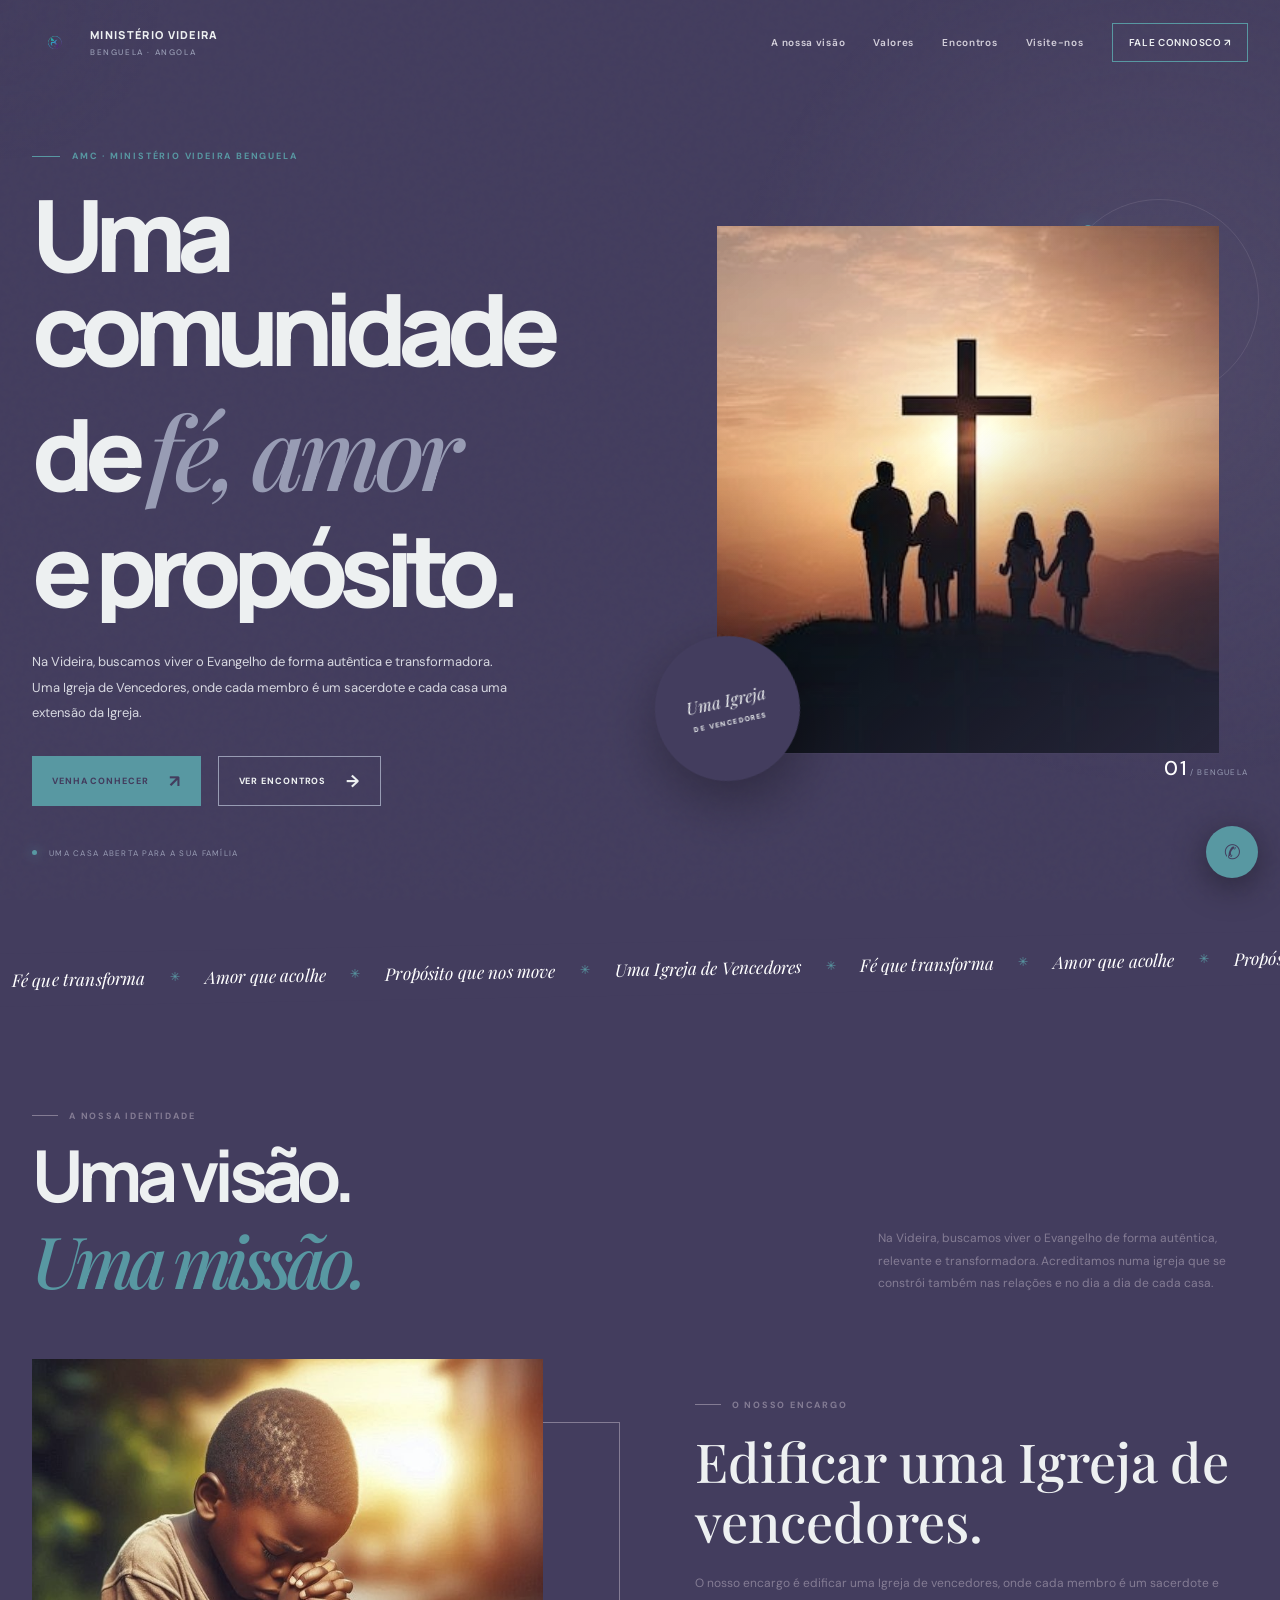
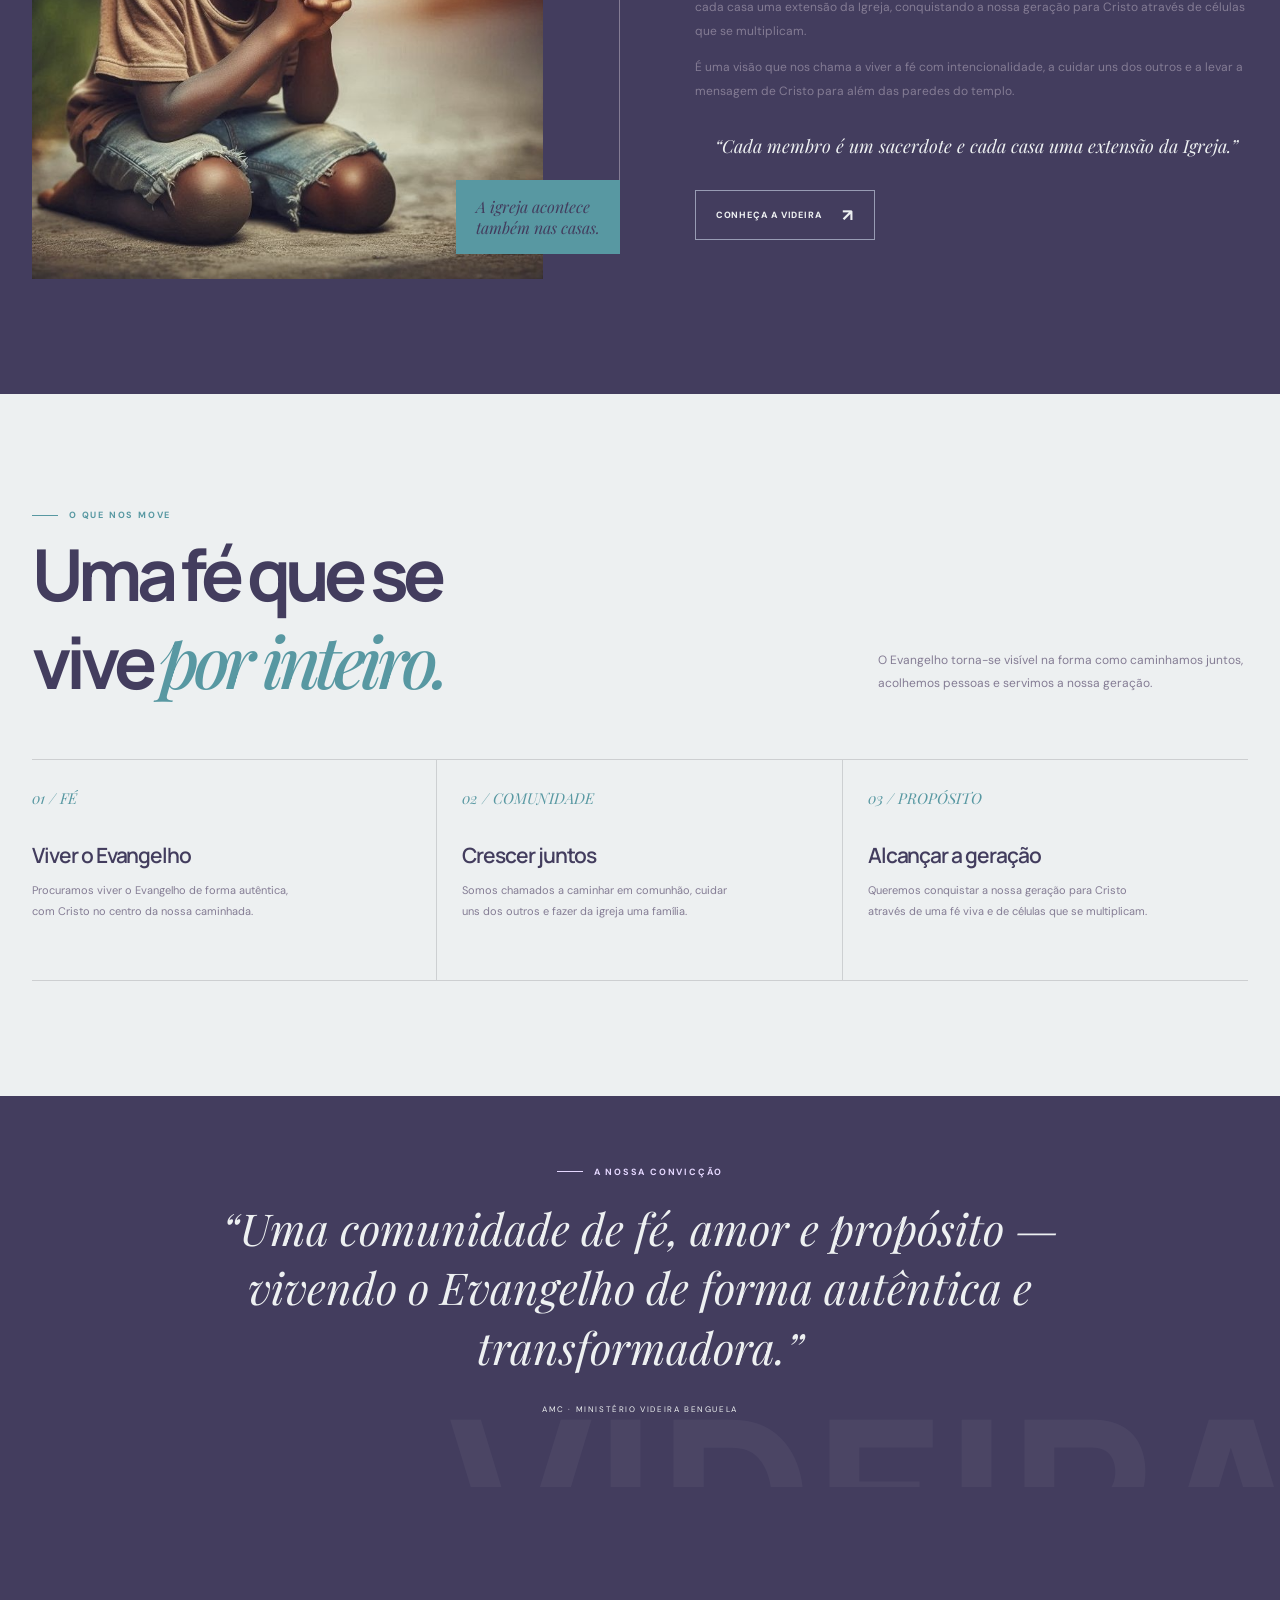
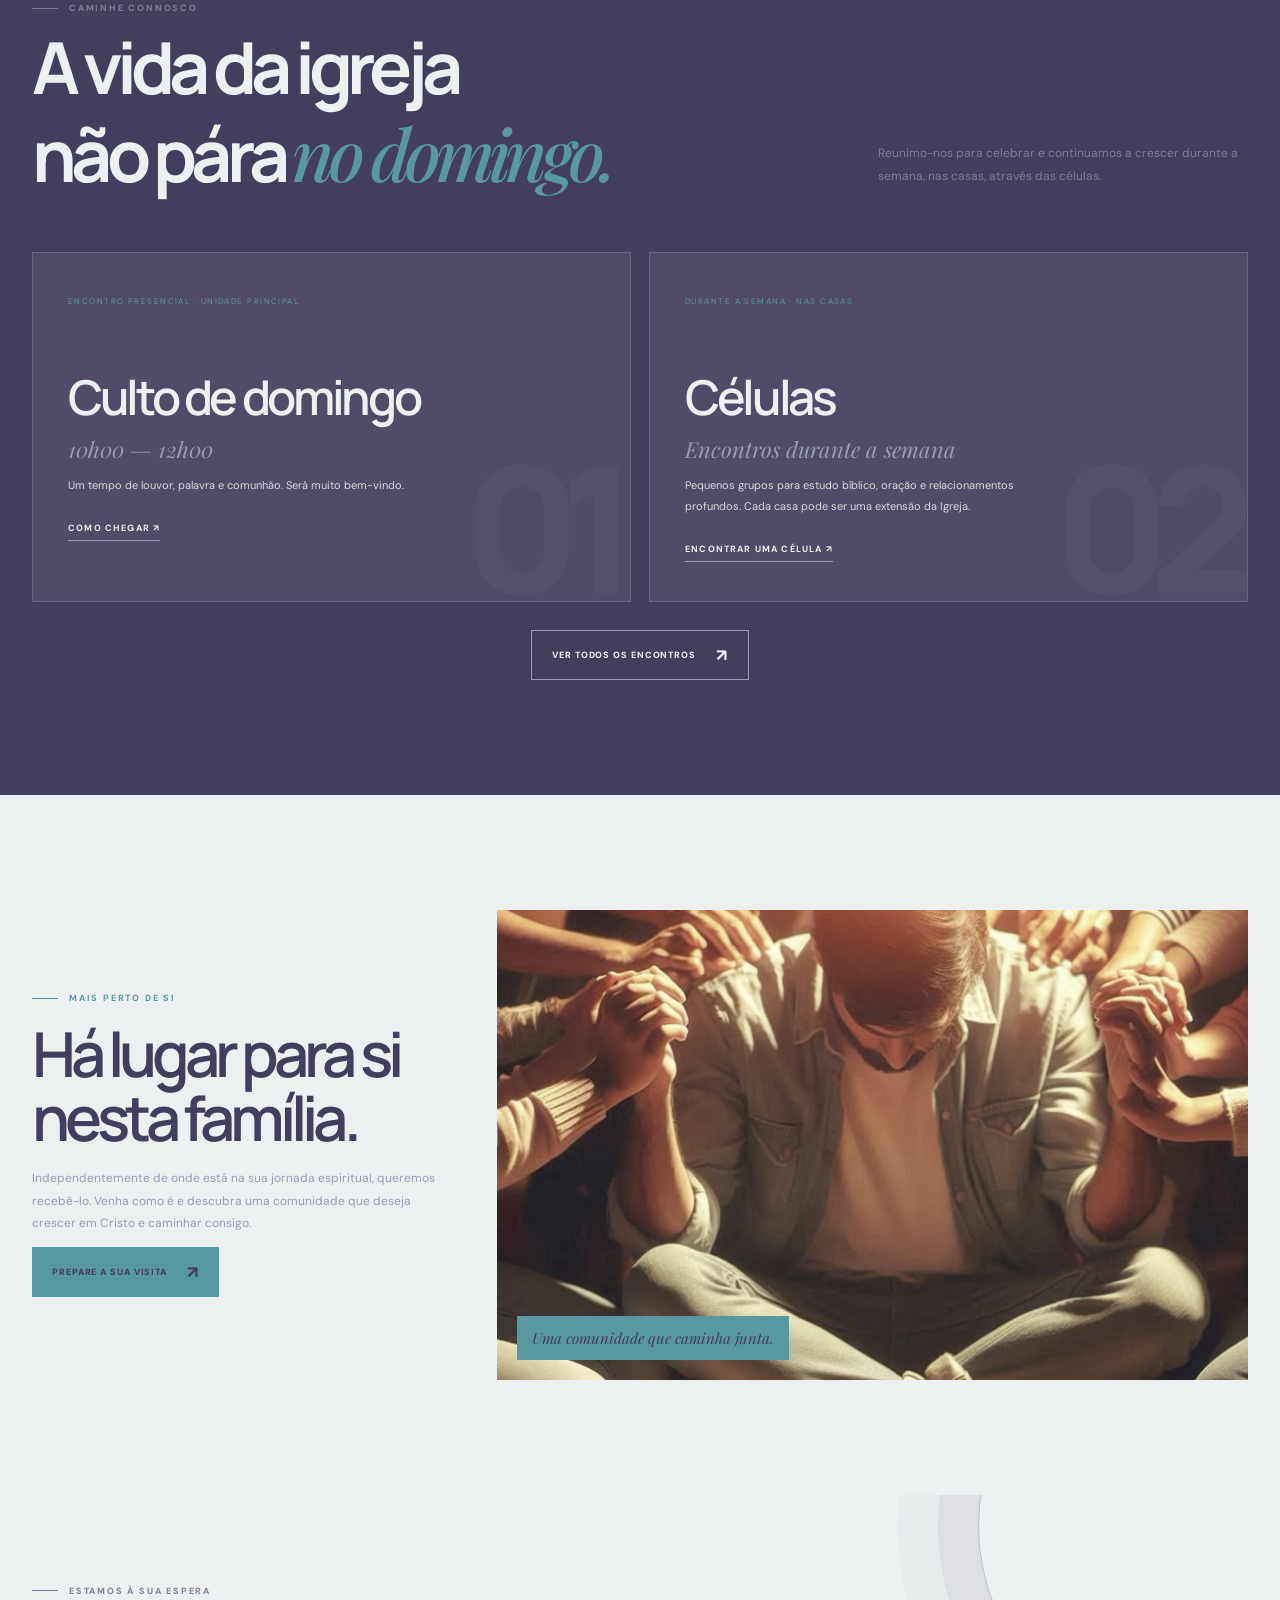
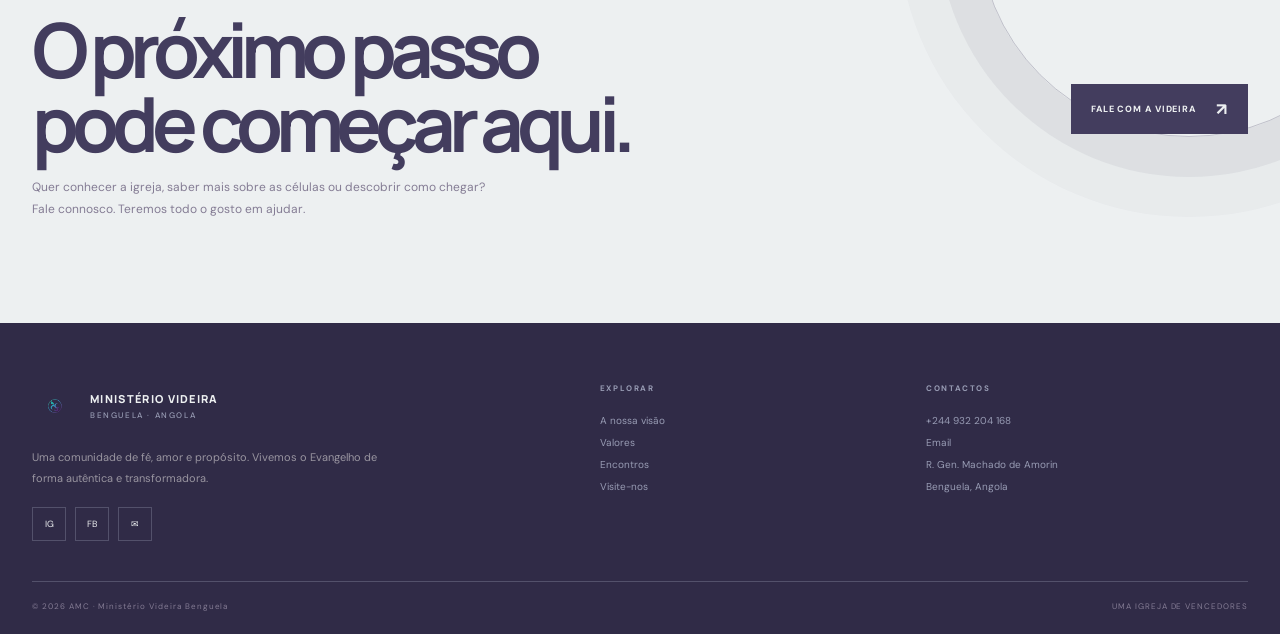
==== commit 34793561: "Align browser theme color with AMC identity" ====
--- a/index.html
+++ b/index.html
@@ -1,5 +1,5 @@
 <!doctype html>
-<html lang="pt-AO"><head><meta charset="utf-8"><meta name="viewport" content="width=device-width,initial-scale=1"><meta name="theme-color" content="#111116"><meta name="description" content="AMC – Ministério Videira Benguela. Uma comunidade de fé, amor e propósito. Uma Igreja de Vencedores."><title>AMC — Ministério Videira Benguela</title><link rel="stylesheet" href="css/style.css"></head>
+<html lang="pt-AO"><head><meta charset="utf-8"><meta name="viewport" content="width=device-width,initial-scale=1"><meta name="theme-color" content="#433d5e"><meta name="description" content="AMC – Ministério Videira Benguela. Uma comunidade de fé, amor e propósito. Uma Igreja de Vencedores."><title>AMC — Ministério Videira Benguela</title><link rel="stylesheet" href="css/style.css"></head>
 <body><div class="preloader"><div><img src="img/logo-videira.png" alt="Videira"><div class="loader-line"></div></div></div><div class="noise"></div><div class="cursor-glow"></div>
 <header class="site-header"><div class="shell nav-wrap"><a class="brand" href="index.html"><img src="img/logo-videira.png" alt="Logótipo Videira"><span class="brand-word">MINISTÉRIO VIDEIRA<small>BENGUELA · ANGOLA</small></span></a><nav class="nav-links"><a href="#visao">A nossa visão</a><a href="#valores">Valores</a><a href="agenda.html">Encontros</a><a href="visite.html">Visite-nos</a><a class="nav-visit" href="visite.html#contacto">FALE CONNOSCO ↗</a></nav><button class="menu-toggle" aria-label="Abrir menu" aria-expanded="false">☰</button></div></header>
 <main>
--- a/css/style.css
+++ b/css/style.css
@@ -1,26 +1,78 @@
 @import url('https://fonts.googleapis.com/css2?family=DM+Sans:wght@400;500;600;700&family=Manrope:wght@400;500;600;700;800&family=Playfair+Display:ital,wght@0,500;0,600;1,500&display=swap');
-:root{--bg:#111116;--panel:#1b1a22;--paper:#f2efe8;--muted:#aaa6b0;--purple:#9c72e8;--lav:#c4a7ff;--green:#9ed6a4;--line:#ffffff26;--ink:#1a1920;--sans:'DM Sans',sans-serif;--display:Manrope,sans-serif;--serif:'Playfair Display',serif}
+:root{--bg:#433d5e;--panel:#514b69;--paper:#edf0f1;--muted:#989cb4;--purple:#433d5e;--lav:#847c94;--green:#5898a2;--line:#989cb455;--ink:#433d5e;--sans:'DM Sans',sans-serif;--display:Manrope,sans-serif;--serif:'Playfair Display',serif}
 *{box-sizing:border-box}html{scroll-behavior:smooth;scroll-padding-top:90px}body{margin:0;background:var(--bg);color:var(--paper);font-family:var(--sans);overflow-x:hidden;-webkit-font-smoothing:antialiased}body.locked{overflow:hidden}a{color:inherit;text-decoration:none}button,input,textarea,select{font:inherit}img{display:block;max-width:100%}::selection{background:var(--purple);color:white}.shell{width:min(1280px,calc(100% - 64px));margin:auto}.eyebrow{display:flex;align-items:center;gap:11px;color:var(--lav);font-size:9px;font-weight:700;letter-spacing:.2em;text-transform:uppercase}.eyebrow:before{content:"";width:26px;height:1px;background:currentColor}
-.preloader{position:fixed;inset:0;z-index:1000;background:var(--bg);display:grid;place-items:center;transition:opacity .65s,visibility .65s}.preloader.done{opacity:0;visibility:hidden}.preloader img{width:76px;height:76px;object-fit:contain;margin:auto auto 20px;animation:breathe 1.2s infinite alternate}.loader-line{width:140px;height:1px;background:#ffffff22;margin:auto;overflow:hidden}.loader-line:after{content:"";display:block;width:40%;height:100%;background:var(--lav);animation:load 1s infinite}@keyframes breathe{to{transform:scale(1.08);filter:drop-shadow(0 0 15px #9c72e866)}}@keyframes load{from{transform:translateX(-100%)}to{transform:translateX(350%)}}
-.noise{position:fixed;inset:0;z-index:2;pointer-events:none;opacity:.035;background-image:url("data:image/svg+xml,%3Csvg viewBox='0 0 180 180' xmlns='http://www.w3.org/2000/svg'%3E%3Cfilter id='n'%3E%3CfeTurbulence type='fractalNoise' baseFrequency='.8' numOctaves='3' stitchTiles='stitch'/%3E%3C/filter%3E%3Crect width='100%25' height='100%25' filter='url(%23n)' opacity='.5'/%3E%3C/svg%3E")}.cursor-glow{position:fixed;width:340px;height:340px;border-radius:50%;background:radial-gradient(circle,#9c72e812,transparent 68%);pointer-events:none;z-index:0;transform:translate(-50%,-50%)}
-.site-header{position:fixed;z-index:50;inset:0 0 auto;height:86px;border-bottom:1px solid transparent;transition:.4s}.site-header.scrolled{height:70px;background:#111116e8;backdrop-filter:blur(18px);border-color:var(--line)}.nav-wrap{height:100%;display:flex;align-items:center;justify-content:space-between}.brand{display:flex;align-items:center;gap:12px}.brand img{width:46px;height:46px;object-fit:contain}.brand-word{font:800 11px/1.2 var(--display);letter-spacing:.12em}.brand-word small{display:block;margin-top:5px;color:#aaa6b0;font:500 8px var(--sans);letter-spacing:.2em}.nav-links{display:flex;align-items:center;gap:28px}.nav-links a{font-size:10px;font-weight:600;letter-spacing:.07em;color:#d4d0db;position:relative;padding:10px 0}.nav-links a:not(.nav-visit):after{content:"";position:absolute;bottom:2px;left:0;width:0;height:1px;background:var(--lav);transition:.3s}.nav-links a:hover:after{width:100%}.nav-links a:hover{color:white}.nav-links .nav-visit{border:1px solid #ffffff55;padding:12px 16px}.nav-links .nav-visit:hover{background:var(--paper);color:var(--ink)}.menu-toggle{display:none;width:42px;height:42px;background:none;border:1px solid var(--line);color:white;font-size:20px}
-.hero{position:relative;min-height:760px;padding:150px 0 85px;display:flex;align-items:center;overflow:hidden}.hero:before{content:"";position:absolute;width:70vw;height:70vw;right:-25vw;top:-10%;border-radius:50%;background:radial-gradient(circle,#7851ba20,transparent 68%)}.hero-grid{position:relative;z-index:3;display:grid;grid-template-columns:1fr .95fr;gap:45px;align-items:center}.hero-kicker{display:flex;align-items:center;gap:12px;color:var(--green);font-size:9px;font-weight:700;letter-spacing:.2em;text-transform:uppercase;opacity:0;animation:rise .7s .2s forwards}.hero-kicker:before{content:"";width:28px;height:1px;background:var(--green)}.hero h1{font:800 clamp(58px,7.8vw,108px)/.94 var(--display);letter-spacing:-.09em;margin:26px 0}.hero h1 .line{display:block;overflow:hidden;padding-bottom:.07em}.hero h1 .line span{display:block;transform:translateY(115%);animation:titleup .9s cubic-bezier(.2,.8,.2,1) forwards}.hero h1 .line:nth-child(2) span{animation-delay:.12s}.hero h1 .line:nth-child(3) span{animation-delay:.24s}.hero h1 em{font:italic 500 1em var(--serif);color:var(--lav);letter-spacing:-.06em}.hero-description{max-width:480px;color:#b9b5c0;font-size:13px;line-height:1.95;opacity:0;animation:rise .8s .7s forwards}.hero-actions{display:flex;gap:17px;align-items:center;flex-wrap:wrap;margin-top:30px;opacity:0;animation:rise .8s .85s forwards}.button{display:inline-flex;align-items:center;justify-content:center;gap:20px;min-height:50px;padding:0 20px;background:var(--paper);color:var(--ink);font-size:9px;font-weight:800;letter-spacing:.1em;transition:.3s}.button span{font-size:17px;transition:.3s}.button:hover{transform:translateY(-4px);background:var(--lav)}.button:hover span{transform:translate(3px,-3px)}.button.outline{background:transparent;border:1px solid #ffffff55;color:white}.button.outline:hover{background:white;color:var(--ink)}.hero-note{display:flex;align-items:center;gap:12px;margin-top:42px;color:#88848f;font-size:8px;letter-spacing:.16em;text-transform:uppercase;opacity:0;animation:rise .8s 1s forwards}.hero-note i{width:5px;height:5px;border-radius:50%;background:var(--green);box-shadow:0 0 12px var(--green)}.hero-art{height:555px;position:relative}.hero-photo{position:absolute;inset:0 5% 5% 7%;overflow:hidden;background:#24212d;animation:photo .9s .2s both}.hero-photo img{width:100%;height:100%;object-fit:cover;filter:saturate(.7) contrast(1.08);transform:scale(1.12);animation:zoom 2s .2s forwards}.hero-photo:after{content:"";position:absolute;inset:0;background:linear-gradient(140deg,#15131a22,transparent 45%,#15131a88)}.orbit{position:absolute;z-index:-1;right:-2%;top:-5%;width:200px;height:200px;border:1px solid #b99ae555;border-radius:50%;animation:spin 24s linear infinite}.orbit:before{content:"";position:absolute;left:24px;top:25px;width:8px;height:8px;background:var(--green);border-radius:50%;box-shadow:0 0 18px var(--green)}.stamp{position:absolute;left:-4%;bottom:0;width:145px;height:145px;border-radius:50%;background:var(--purple);display:grid;place-content:center;text-align:center;font:italic 17px/1.2 var(--serif);transform:rotate(-12deg);box-shadow:0 20px 60px #0005}.stamp small{font:700 7px var(--sans);letter-spacing:.2em;text-transform:uppercase;margin-top:8px}.hero-index{position:absolute;right:0;bottom:0;color:#aaa5b1;font-size:8px;letter-spacing:.15em}.hero-index strong{font-size:20px;color:white;font-weight:500}@keyframes rise{to{opacity:1;transform:translateY(0)}from{opacity:0;transform:translateY(18px)}}@keyframes titleup{to{transform:translateY(0)}}@keyframes photo{from{clip-path:inset(0 0 100%)}to{clip-path:inset(0)}}@keyframes zoom{to{transform:scale(1)}}@keyframes spin{to{transform:rotate(360deg)}}
+.preloader{position:fixed;inset:0;z-index:1000;background:var(--bg);display:grid;place-items:center;transition:opacity .65s,visibility .65s}.preloader.done{opacity:0;visibility:hidden}.preloader img{width:76px;height:76px;object-fit:contain;margin:auto auto 20px;animation:breathe 1.2s infinite alternate}.loader-line{width:140px;height:1px;background:#ffffff22;margin:auto;overflow:hidden}.loader-line:after{content:"";display:block;width:40%;height:100%;background:var(--lav);animation:load 1s infinite}@keyframes breathe{to{transform:scale(1.08);filter:drop-shadow(0 0 15px #433d5e66)}}@keyframes load{from{transform:translateX(-100%)}to{transform:translateX(350%)}}
+.noise{position:fixed;inset:0;z-index:2;pointer-events:none;opacity:.035;background-image:url("data:image/svg+xml,%3Csvg viewBox='0 0 180 180' xmlns='http://www.w3.org/2000/svg'%3E%3Cfilter id='n'%3E%3CfeTurbulence type='fractalNoise' baseFrequency='.8' numOctaves='3' stitchTiles='stitch'/%3E%3C/filter%3E%3Crect width='100%25' height='100%25' filter='url(%23n)' opacity='.5'/%3E%3C/svg%3E")}.cursor-glow{position:fixed;width:340px;height:340px;border-radius:50%;background:radial-gradient(circle,#433d5e12,transparent 68%);pointer-events:none;z-index:0;transform:translate(-50%,-50%)}
+.site-header{position:fixed;z-index:50;inset:0 0 auto;height:86px;border-bottom:1px solid transparent;transition:.4s}.site-header.scrolled{height:70px;background:#433d5ee8;backdrop-filter:blur(18px);border-color:var(--line)}.nav-wrap{height:100%;display:flex;align-items:center;justify-content:space-between}.brand{display:flex;align-items:center;gap:12px}.brand img{width:46px;height:46px;object-fit:contain}.brand-word{font:800 11px/1.2 var(--display);letter-spacing:.12em}.brand-word small{display:block;margin-top:5px;color:#989cb4;font:500 8px var(--sans);letter-spacing:.2em}.nav-links{display:flex;align-items:center;gap:28px}.nav-links a{font-size:10px;font-weight:600;letter-spacing:.07em;color:#d4d0db;position:relative;padding:10px 0}.nav-links a:not(.nav-visit):after{content:"";position:absolute;bottom:2px;left:0;width:0;height:1px;background:var(--lav);transition:.3s}.nav-links a:hover:after{width:100%}.nav-links a:hover{color:white}.nav-links .nav-visit{border:1px solid #ffffff55;padding:12px 16px}.nav-links .nav-visit:hover{background:var(--paper);color:var(--ink)}.menu-toggle{display:none;width:42px;height:42px;background:none;border:1px solid var(--line);color:white;font-size:20px}
+.hero{position:relative;min-height:760px;padding:150px 0 85px;display:flex;align-items:center;overflow:hidden}.hero:before{content:"";position:absolute;width:70vw;height:70vw;right:-25vw;top:-10%;border-radius:50%;background:radial-gradient(circle,#847c9420,transparent 68%)}.hero-grid{position:relative;z-index:3;display:grid;grid-template-columns:1fr .95fr;gap:45px;align-items:center}.hero-kicker{display:flex;align-items:center;gap:12px;color:var(--green);font-size:9px;font-weight:700;letter-spacing:.2em;text-transform:uppercase;opacity:0;animation:rise .7s .2s forwards}.hero-kicker:before{content:"";width:28px;height:1px;background:var(--green)}.hero h1{font:800 clamp(58px,7.8vw,108px)/.94 var(--display);letter-spacing:-.09em;margin:26px 0}.hero h1 .line{display:block;overflow:hidden;padding-bottom:.07em}.hero h1 .line span{display:block;transform:translateY(115%);animation:titleup .9s cubic-bezier(.2,.8,.2,1) forwards}.hero h1 .line:nth-child(2) span{animation-delay:.12s}.hero h1 .line:nth-child(3) span{animation-delay:.24s}.hero h1 em{font:italic 500 1em var(--serif);color:var(--lav);letter-spacing:-.06em}.hero-description{max-width:480px;color:#b9b5c0;font-size:13px;line-height:1.95;opacity:0;animation:rise .8s .7s forwards}.hero-actions{display:flex;gap:17px;align-items:center;flex-wrap:wrap;margin-top:30px;opacity:0;animation:rise .8s .85s forwards}.button{display:inline-flex;align-items:center;justify-content:center;gap:20px;min-height:50px;padding:0 20px;background:var(--paper);color:var(--ink);font-size:9px;font-weight:800;letter-spacing:.1em;transition:.3s}.button span{font-size:17px;transition:.3s}.button:hover{transform:translateY(-4px);background:var(--lav)}.button:hover span{transform:translate(3px,-3px)}.button.outline{background:transparent;border:1px solid #ffffff55;color:white}.button.outline:hover{background:white;color:var(--ink)}.hero-note{display:flex;align-items:center;gap:12px;margin-top:42px;color:#989cb4;font-size:8px;letter-spacing:.16em;text-transform:uppercase;opacity:0;animation:rise .8s 1s forwards}.hero-note i{width:5px;height:5px;border-radius:50%;background:var(--green);box-shadow:0 0 12px var(--green)}.hero-art{height:555px;position:relative}.hero-photo{position:absolute;inset:0 5% 5% 7%;overflow:hidden;background:#514b69;animation:photo .9s .2s both}.hero-photo img{width:100%;height:100%;object-fit:cover;filter:saturate(.7) contrast(1.08);transform:scale(1.12);animation:zoom 2s .2s forwards}.hero-photo:after{content:"";position:absolute;inset:0;background:linear-gradient(140deg,#433d5e22,transparent 45%,#433d5e88)}.orbit{position:absolute;z-index:-1;right:-2%;top:-5%;width:200px;height:200px;border:1px solid #847c9455;border-radius:50%;animation:spin 24s linear infinite}.orbit:before{content:"";position:absolute;left:24px;top:25px;width:8px;height:8px;background:var(--green);border-radius:50%;box-shadow:0 0 18px var(--green)}.stamp{position:absolute;left:-4%;bottom:0;width:145px;height:145px;border-radius:50%;background:var(--purple);display:grid;place-content:center;text-align:center;font:italic 17px/1.2 var(--serif);transform:rotate(-12deg);box-shadow:0 20px 60px #0005}.stamp small{font:700 7px var(--sans);letter-spacing:.2em;text-transform:uppercase;margin-top:8px}.hero-index{position:absolute;right:0;bottom:0;color:#989cb4;font-size:8px;letter-spacing:.15em}.hero-index strong{font-size:20px;color:white;font-weight:500}@keyframes rise{to{opacity:1;transform:translateY(0)}from{opacity:0;transform:translateY(18px)}}@keyframes titleup{to{transform:translateY(0)}}@keyframes photo{from{clip-path:inset(0 0 100%)}to{clip-path:inset(0)}}@keyframes zoom{to{transform:scale(1)}}@keyframes spin{to{transform:rotate(360deg)}}
 .marquee{position:relative;z-index:3;background:var(--purple);color:white;padding:15px 0;overflow:hidden;transform:rotate(-1deg) scale(1.02)}.marquee-track{display:flex;width:max-content;animation:marquee 28s linear infinite}.marquee-item{display:flex;gap:24px;align-items:center;padding:0 24px;font:italic 17px var(--serif);white-space:nowrap}.marquee-item b{color:var(--green);font:normal 12px var(--sans)}@keyframes marquee{to{transform:translateX(-50%)}}
-.section{position:relative;z-index:3;padding:115px 0}.light{background:var(--paper);color:var(--ink)}.section-head{display:flex;justify-content:space-between;align-items:end;gap:35px;margin-bottom:52px}.eyebrow{display:flex;align-items:center;gap:11px;color:var(--lav);font-size:9px;font-weight:700;letter-spacing:.2em;text-transform:uppercase}.light .eyebrow{color:var(--purple)}.section-title{font:700 clamp(42px,5.6vw,74px)/1 var(--display);letter-spacing:-.08em;margin:18px 0 0}.section-title em{font:italic 500 1em var(--serif);color:var(--purple)}.section-intro{max-width:370px;color:#aaa6b0;font-size:12px;line-height:1.9}.light .section-intro{color:#77737b}.reveal{opacity:0;transform:translateY(32px);transition:opacity .85s,transform .85s}.reveal.in-view{opacity:1;transform:none}.delay-1{transition-delay:.12s}.delay-2{transition-delay:.24s}
-.vision-grid{display:grid;grid-template-columns:1.03fr .97fr;gap:75px;align-items:center}.vision-photo{height:520px;position:relative}.vision-photo img{width:87%;height:100%;object-fit:cover;filter:saturate(.7)}.vision-photo:after{content:"";position:absolute;right:0;top:12%;width:42%;height:72%;border:1px solid #9c72e899;z-index:-1}.vision-caption{position:absolute;right:0;bottom:25px;background:var(--green);color:var(--ink);padding:16px 20px;font:italic 16px var(--serif)}.vision-copy h3{font:500 clamp(34px,4.2vw,56px)/1.12 var(--serif);margin:20px 0}.vision-copy p{color:#aaa6b0;font-size:12px;line-height:2}.vision-copy .quote{border-left:2px solid var(--purple);padding:5px 0 5px 18px;margin:25px 0;color:#ded9e5;font:italic 18px/1.5 var(--serif)}
-.pillars{display:grid;grid-template-columns:repeat(3,1fr);border-block:1px solid #1a192026}.pillar{padding:28px 25px 30px 0;border-right:1px solid #1a192026;min-height:220px}.pillar+.pillar{padding-left:25px}.pillar:last-child{border:0}.pillar-number{font:italic 15px var(--serif);color:var(--purple)}.pillar h3{font:600 21px var(--display);letter-spacing:-.05em;margin:32px 0 9px}.pillar p{font-size:11px;line-height:1.9;color:#77737b;max-width:280px}
+.section{position:relative;z-index:3;padding:115px 0}.light{background:var(--paper);color:var(--ink)}.section-head{display:flex;justify-content:space-between;align-items:end;gap:35px;margin-bottom:52px}.eyebrow{display:flex;align-items:center;gap:11px;color:var(--lav);font-size:9px;font-weight:700;letter-spacing:.2em;text-transform:uppercase}.light .eyebrow{color:var(--purple)}.section-title{font:700 clamp(42px,5.6vw,74px)/1 var(--display);letter-spacing:-.08em;margin:18px 0 0}.section-title em{font:italic 500 1em var(--serif);color:var(--purple)}.section-intro{max-width:370px;color:#989cb4;font-size:12px;line-height:1.9}.light .section-intro{color:#847c94}.reveal{opacity:0;transform:translateY(32px);transition:opacity .85s,transform .85s}.reveal.in-view{opacity:1;transform:none}.delay-1{transition-delay:.12s}.delay-2{transition-delay:.24s}
+.vision-grid{display:grid;grid-template-columns:1.03fr .97fr;gap:75px;align-items:center}.vision-photo{height:520px;position:relative}.vision-photo img{width:87%;height:100%;object-fit:cover;filter:saturate(.7)}.vision-photo:after{content:"";position:absolute;right:0;top:12%;width:42%;height:72%;border:1px solid #433d5e99;z-index:-1}.vision-caption{position:absolute;right:0;bottom:25px;background:var(--green);color:var(--ink);padding:16px 20px;font:italic 16px var(--serif)}.vision-copy h3{font:500 clamp(34px,4.2vw,56px)/1.12 var(--serif);margin:20px 0}.vision-copy p{color:#989cb4;font-size:12px;line-height:2}.vision-copy .quote{border-left:2px solid var(--purple);padding:5px 0 5px 18px;margin:25px 0;color:#edf0f1;font:italic 18px/1.5 var(--serif)}
+.pillars{display:grid;grid-template-columns:repeat(3,1fr);border-block:1px solid #1a192026}.pillar{padding:28px 25px 30px 0;border-right:1px solid #1a192026;min-height:220px}.pillar+.pillar{padding-left:25px}.pillar:last-child{border:0}.pillar-number{font:italic 15px var(--serif);color:var(--purple)}.pillar h3{font:600 21px var(--display);letter-spacing:-.05em;margin:32px 0 9px}.pillar p{font-size:11px;line-height:1.9;color:#847c94;max-width:280px}
 .scripture{background:var(--purple);padding:70px 0;text-align:center;position:relative;overflow:hidden}.scripture:after{content:"VIDEIRA";position:absolute;right:-2%;bottom:-40%;font:800 220px var(--display);color:#ffffff0b}.scripture blockquote{position:relative;z-index:1;max-width:900px;margin:20px auto;font:italic clamp(24px,4vw,44px)/1.35 var(--serif)}.scripture small{position:relative;z-index:1;font-size:8px;letter-spacing:.2em}
-.schedule-grid{display:grid;grid-template-columns:1fr 1fr;gap:18px}.schedule-card{position:relative;min-height:350px;padding:35px;background:var(--panel);border:1px solid var(--line);overflow:hidden;transition:.4s}.schedule-card:hover{transform:translateY(-7px);border-color:var(--lav)}.schedule-card:after{content:attr(data-number);position:absolute;right:12px;bottom:-45px;font:800 175px var(--display);letter-spacing:-.12em;color:#ffffff08}.schedule-card small{color:var(--green);font-size:8px;letter-spacing:.18em;text-transform:uppercase}.schedule-card h3{font:600 clamp(33px,4vw,48px) var(--display);letter-spacing:-.07em;margin:55px 0 5px}.schedule-card .time{font:italic 22px var(--serif);color:var(--lav)}.schedule-card p{max-width:340px;color:#aaa6b0;font-size:11px;line-height:1.9}.schedule-card a{display:inline-block;margin-top:15px;border-bottom:1px solid #ffffff70;padding-bottom:6px;font-size:9px;font-weight:700;letter-spacing:.13em}
-.story{display:grid;grid-template-columns:.7fr 1.3fr;gap:60px;align-items:center}.story-copy h2{font:600 clamp(40px,5vw,62px)/1.02 var(--display);letter-spacing:-.08em;margin:18px 0}.story-copy p{font-size:12px;line-height:1.9;color:#aaa6b0}.story-photo{height:470px;position:relative}.story-photo img{width:100%;height:100%;object-fit:cover;filter:saturate(.7)}.story-photo span{position:absolute;left:20px;bottom:20px;background:var(--paper);color:var(--ink);padding:12px 15px;font:italic 15px var(--serif)}
-.cta-panel{background:var(--paper);color:var(--ink);padding:90px 0;position:relative;overflow:hidden}.cta-panel:after{content:"";position:absolute;width:420px;height:420px;border:1px solid #9c72e844;border-radius:50%;right:-120px;top:-180px;box-shadow:0 0 0 40px #9c72e811,0 0 0 80px #9c72e808}.cta-inner{position:relative;z-index:1;display:flex;justify-content:space-between;align-items:center;gap:35px}.cta-inner h2{font:700 clamp(42px,6vw,76px)/.98 var(--display);letter-spacing:-.09em;margin:15px 0;max-width:720px}.cta-inner p{max-width:460px;color:#77737b;font-size:12px;line-height:1.9}.cta-inner .button{background:var(--ink);color:white;white-space:nowrap}.cta-inner .button:hover{background:var(--purple)}
-.site-footer{position:relative;z-index:3;background:#0b0b10;padding:60px 0 23px}.footer-top{display:grid;grid-template-columns:1.3fr .7fr .8fr;gap:45px;padding-bottom:40px;border-bottom:1px solid var(--line)}.footer-about p{max-width:350px;color:#9995a0;font-size:11px;line-height:1.9;margin-top:18px}.footer-col h4{font-size:8px;letter-spacing:.2em;text-transform:uppercase;color:var(--lav);margin:0 0 17px}.footer-col a,.footer-col p{display:block;color:#aaa6b0;font-size:10px;line-height:2.2;margin:0}.footer-col a:hover{color:white}.footer-bottom{display:flex;justify-content:space-between;gap:18px;padding-top:19px;color:#77737e;font-size:8px;letter-spacing:.12em}.social-row{display:flex;gap:9px;margin-top:18px}.social-row a{width:34px;height:34px;border:1px solid var(--line);display:grid;place-items:center;font-size:9px;transition:.3s}.social-row a:hover{background:var(--purple);transform:translateY(-3px)}
-.page-hero{padding:175px 0 75px;position:relative;overflow:hidden;background:linear-gradient(120deg,#191720,#111116 70%)}.page-hero:after{content:"";position:absolute;right:-10%;top:-65%;width:65vw;height:65vw;border:1px solid #9c72e833;border-radius:50%;box-shadow:0 0 0 55px #9c72e80a,0 0 0 110px #9c72e806}.page-hero h1{position:relative;z-index:1;font:700 clamp(54px,8vw,102px)/.94 var(--display);letter-spacing:-.09em;margin:25px 0;max-width:900px}.page-hero h1 em{font:italic 500 1em var(--serif);color:var(--lav)}.page-hero p{position:relative;z-index:1;color:#b8b4bf;font-size:13px;line-height:1.9;max-width:570px}.page-number{position:absolute;right:4%;bottom:20px;color:#77737e;font-size:8px;letter-spacing:.18em}
-.visit-intro{display:grid;grid-template-columns:1fr 1fr;gap:65px;align-items:center}.visit-intro h2{font:500 clamp(35px,4vw,54px)/1.1 var(--serif);margin:20px 0}.visit-intro p{font-size:12px;line-height:2;color:#77737b}.visit-note{border-left:2px solid var(--purple);padding-left:20px;margin-top:25px;font:italic 17px/1.5 var(--serif);color:#514c57}
-.location-list{border-top:1px solid #1a192026}.location-row{display:grid;grid-template-columns:60px 1.2fr 1fr 42px;gap:20px;align-items:center;padding:26px 0;border-bottom:1px solid #1a192026}.location-index{font:italic 21px var(--serif);color:var(--purple)}.location-row h3{font:600 20px var(--display);margin:0 0 8px;letter-spacing:-.04em}.location-row p,.location-contact{font-size:11px;line-height:1.9;color:#77737b;margin:0}.map-link{width:40px;height:40px;border:1px solid #1a192044;border-radius:50%;display:grid;place-items:center;transition:.3s}.map-link:hover{background:var(--ink);color:white}
-.visit-steps{display:grid;grid-template-columns:repeat(3,1fr);gap:15px}.visit-step{padding:27px;background:var(--paper);color:var(--ink);min-height:205px}.visit-step span{font:italic 15px var(--serif);color:var(--purple)}.visit-step h3{font:600 19px var(--display);margin:28px 0 9px}.visit-step p{font-size:10px;line-height:1.9;color:#77737b}
-.contact-layout{display:grid;grid-template-columns:.85fr 1.15fr;gap:55px}.contact-copy h2{font:600 clamp(38px,4vw,54px)/1.05 var(--display);letter-spacing:-.07em;margin:18px 0}.contact-copy p{font-size:12px;color:#aaa6b0;line-height:1.9}.contact-form{background:var(--panel);padding:32px;border:1px solid var(--line)}.field{margin-bottom:18px}.field label{display:block;font-size:8px;letter-spacing:.16em;text-transform:uppercase;color:#c6c1cc;margin-bottom:8px}.field input,.field textarea,.field select{width:100%;border:1px solid #ffffff27;background:#111116;color:white;padding:13px 14px;outline:none;font-size:11px;transition:.3s}.field input:focus,.field textarea:focus,.field select:focus{border-color:var(--lav)}.field textarea{min-height:110px;resize:vertical}.contact-form .button{width:100%;border:0;cursor:pointer}.form-hint{font-size:9px;color:#9995a0;line-height:1.7;margin-top:12px}
-.agenda-feature{display:grid;grid-template-columns:1fr 1fr;gap:45px;align-items:stretch}.agenda-image{min-height:420px;position:relative}.agenda-image img{width:100%;height:100%;object-fit:cover;filter:saturate(.7)}.agenda-copy{padding:35px 0;display:flex;flex-direction:column;justify-content:center}.agenda-copy h2{font:600 clamp(37px,4.5vw,56px)/1.05 var(--display);letter-spacing:-.07em;margin:18px 0}.agenda-copy p{font-size:12px;line-height:1.9;color:#aaa6b0}.agenda-list{border-top:1px solid var(--line)}.agenda-item{display:grid;grid-template-columns:100px 1fr auto;gap:22px;align-items:center;padding:26px 0;border-bottom:1px solid var(--line)}.agenda-day{font:italic 21px var(--serif);color:var(--lav)}.agenda-item h3{font:600 20px var(--display);margin:0 0 6px}.agenda-item p{margin:0;color:#aaa6b0;font-size:11px;line-height:1.8}.agenda-item small{font-size:8px;letter-spacing:.15em;text-transform:uppercase;color:var(--green)}
+.schedule-grid{display:grid;grid-template-columns:1fr 1fr;gap:18px}.schedule-card{position:relative;min-height:350px;padding:35px;background:var(--panel);border:1px solid var(--line);overflow:hidden;transition:.4s}.schedule-card:hover{transform:translateY(-7px);border-color:var(--lav)}.schedule-card:after{content:attr(data-number);position:absolute;right:12px;bottom:-45px;font:800 175px var(--display);letter-spacing:-.12em;color:#ffffff08}.schedule-card small{color:var(--green);font-size:8px;letter-spacing:.18em;text-transform:uppercase}.schedule-card h3{font:600 clamp(33px,4vw,48px) var(--display);letter-spacing:-.07em;margin:55px 0 5px}.schedule-card .time{font:italic 22px var(--serif);color:var(--lav)}.schedule-card p{max-width:340px;color:#989cb4;font-size:11px;line-height:1.9}.schedule-card a{display:inline-block;margin-top:15px;border-bottom:1px solid #ffffff70;padding-bottom:6px;font-size:9px;font-weight:700;letter-spacing:.13em}
+.story{display:grid;grid-template-columns:.7fr 1.3fr;gap:60px;align-items:center}.story-copy h2{font:600 clamp(40px,5vw,62px)/1.02 var(--display);letter-spacing:-.08em;margin:18px 0}.story-copy p{font-size:12px;line-height:1.9;color:#989cb4}.story-photo{height:470px;position:relative}.story-photo img{width:100%;height:100%;object-fit:cover;filter:saturate(.7)}.story-photo span{position:absolute;left:20px;bottom:20px;background:var(--paper);color:var(--ink);padding:12px 15px;font:italic 15px var(--serif)}
+.cta-panel{background:var(--paper);color:var(--ink);padding:90px 0;position:relative;overflow:hidden}.cta-panel:after{content:"";position:absolute;width:420px;height:420px;border:1px solid #433d5e44;border-radius:50%;right:-120px;top:-180px;box-shadow:0 0 0 40px #433d5e11,0 0 0 80px #433d5e08}.cta-inner{position:relative;z-index:1;display:flex;justify-content:space-between;align-items:center;gap:35px}.cta-inner h2{font:700 clamp(42px,6vw,76px)/.98 var(--display);letter-spacing:-.09em;margin:15px 0;max-width:720px}.cta-inner p{max-width:460px;color:#847c94;font-size:12px;line-height:1.9}.cta-inner .button{background:var(--ink);color:white;white-space:nowrap}.cta-inner .button:hover{background:var(--purple)}
+.site-footer{position:relative;z-index:3;background:#302b47;padding:60px 0 23px}.footer-top{display:grid;grid-template-columns:1.3fr .7fr .8fr;gap:45px;padding-bottom:40px;border-bottom:1px solid var(--line)}.footer-about p{max-width:350px;color:#9995a0;font-size:11px;line-height:1.9;margin-top:18px}.footer-col h4{font-size:8px;letter-spacing:.2em;text-transform:uppercase;color:var(--lav);margin:0 0 17px}.footer-col a,.footer-col p{display:block;color:#989cb4;font-size:10px;line-height:2.2;margin:0}.footer-col a:hover{color:white}.footer-bottom{display:flex;justify-content:space-between;gap:18px;padding-top:19px;color:#847c94;font-size:8px;letter-spacing:.12em}.social-row{display:flex;gap:9px;margin-top:18px}.social-row a{width:34px;height:34px;border:1px solid var(--line);display:grid;place-items:center;font-size:9px;transition:.3s}.social-row a:hover{background:var(--purple);transform:translateY(-3px)}
+.page-hero{padding:175px 0 75px;position:relative;overflow:hidden;background:linear-gradient(120deg,#191720,#433d5e 70%)}.page-hero:after{content:"";position:absolute;right:-10%;top:-65%;width:65vw;height:65vw;border:1px solid #433d5e33;border-radius:50%;box-shadow:0 0 0 55px #433d5e0a,0 0 0 110px #433d5e06}.page-hero h1{position:relative;z-index:1;font:700 clamp(54px,8vw,102px)/.94 var(--display);letter-spacing:-.09em;margin:25px 0;max-width:900px}.page-hero h1 em{font:italic 500 1em var(--serif);color:var(--lav)}.page-hero p{position:relative;z-index:1;color:#b8b4bf;font-size:13px;line-height:1.9;max-width:570px}.page-number{position:absolute;right:4%;bottom:20px;color:#847c94;font-size:8px;letter-spacing:.18em}
+.visit-intro{display:grid;grid-template-columns:1fr 1fr;gap:65px;align-items:center}.visit-intro h2{font:500 clamp(35px,4vw,54px)/1.1 var(--serif);margin:20px 0}.visit-intro p{font-size:12px;line-height:2;color:#847c94}.visit-note{border-left:2px solid var(--purple);padding-left:20px;margin-top:25px;font:italic 17px/1.5 var(--serif);color:#514c57}
+.location-list{border-top:1px solid #1a192026}.location-row{display:grid;grid-template-columns:60px 1.2fr 1fr 42px;gap:20px;align-items:center;padding:26px 0;border-bottom:1px solid #1a192026}.location-index{font:italic 21px var(--serif);color:var(--purple)}.location-row h3{font:600 20px var(--display);margin:0 0 8px;letter-spacing:-.04em}.location-row p,.location-contact{font-size:11px;line-height:1.9;color:#847c94;margin:0}.map-link{width:40px;height:40px;border:1px solid #1a192044;border-radius:50%;display:grid;place-items:center;transition:.3s}.map-link:hover{background:var(--ink);color:white}
+.visit-steps{display:grid;grid-template-columns:repeat(3,1fr);gap:15px}.visit-step{padding:27px;background:var(--paper);color:var(--ink);min-height:205px}.visit-step span{font:italic 15px var(--serif);color:var(--purple)}.visit-step h3{font:600 19px var(--display);margin:28px 0 9px}.visit-step p{font-size:10px;line-height:1.9;color:#847c94}
+.contact-layout{display:grid;grid-template-columns:.85fr 1.15fr;gap:55px}.contact-copy h2{font:600 clamp(38px,4vw,54px)/1.05 var(--display);letter-spacing:-.07em;margin:18px 0}.contact-copy p{font-size:12px;color:#989cb4;line-height:1.9}.contact-form{background:var(--panel);padding:32px;border:1px solid var(--line)}.field{margin-bottom:18px}.field label{display:block;font-size:8px;letter-spacing:.16em;text-transform:uppercase;color:#c6c1cc;margin-bottom:8px}.field input,.field textarea,.field select{width:100%;border:1px solid #ffffff27;background:#433d5e;color:white;padding:13px 14px;outline:none;font-size:11px;transition:.3s}.field input:focus,.field textarea:focus,.field select:focus{border-color:var(--lav)}.field textarea{min-height:110px;resize:vertical}.contact-form .button{width:100%;border:0;cursor:pointer}.form-hint{font-size:9px;color:#9995a0;line-height:1.7;margin-top:12px}
+.agenda-feature{display:grid;grid-template-columns:1fr 1fr;gap:45px;align-items:stretch}.agenda-image{min-height:420px;position:relative}.agenda-image img{width:100%;height:100%;object-fit:cover;filter:saturate(.7)}.agenda-copy{padding:35px 0;display:flex;flex-direction:column;justify-content:center}.agenda-copy h2{font:600 clamp(37px,4.5vw,56px)/1.05 var(--display);letter-spacing:-.07em;margin:18px 0}.agenda-copy p{font-size:12px;line-height:1.9;color:#989cb4}.agenda-list{border-top:1px solid var(--line)}.agenda-item{display:grid;grid-template-columns:100px 1fr auto;gap:22px;align-items:center;padding:26px 0;border-bottom:1px solid var(--line)}.agenda-day{font:italic 21px var(--serif);color:var(--lav)}.agenda-item h3{font:600 20px var(--display);margin:0 0 6px}.agenda-item p{margin:0;color:#989cb4;font-size:11px;line-height:1.8}.agenda-item small{font-size:8px;letter-spacing:.15em;text-transform:uppercase;color:var(--green)}
 .whatsapp-float{position:fixed;z-index:40;right:22px;bottom:22px;width:52px;height:52px;border-radius:50%;display:grid;place-items:center;background:var(--green);color:var(--ink);font-size:20px;box-shadow:0 8px 35px #0006;transition:.3s}.whatsapp-float:hover{transform:scale(1.1) rotate(-8deg)}
 @media(max-width:900px){.shell{width:calc(100% - 44px)}.nav-links{gap:16px}.hero{min-height:auto;padding:135px 0 75px}.hero-grid{gap:25px}.hero h1{font-size:clamp(52px,8vw,78px)}.hero-art{height:455px}.vision-grid{gap:40px}.footer-top{gap:25px}}
-@media(max-width:700px){.shell{width:calc(100% - 36px)}.site-header{height:70px}.brand img{width:40px;height:40px}.menu-toggle{display:block}.nav-links{position:absolute;top:70px;left:0;right:0;display:flex;flex-direction:column;align-items:stretch;gap:0;padding:12px 20px 24px;background:#111116f7;backdrop-filter:blur(20px);border-bottom:1px solid var(--line);opacity:0;visibility:hidden;transform:translateY(-12px);transition:.3s}.nav-links.open{opacity:1;visibility:visible;transform:none}.nav-links a{display:block;padding:14px 3px;font-size:11px}.nav-links .nav-visit{margin-top:8px;text-align:center}.hero{padding:120px 0 65px}.hero-grid,.vision-grid,.story,.visit-intro,.agenda-feature,.contact-layout{grid-template-columns:1fr;gap:28px}.hero h1{font-size:clamp(54px,14vw,82px);margin:22px 0}.hero-art{height:400px;margin:0 5px 15px 10px}.hero-photo{inset:0 4% 4% 6%}.stamp{width:112px;height:112px;font-size:13px}.orbit{width:135px;height:135px}.hero-note{margin-top:28px}.section{padding:78px 0}.section-head{display:block;margin-bottom:34px}.section-intro{margin-top:18px}.vision-photo{height:365px}.vision-copy h3{font-size:36px}.pillars{grid-template-columns:1fr}.pillar,.pillar+.pillar{padding:23px 0;border-right:0;border-bottom:1px solid #1a192026;min-height:0}.pillar h3{margin:16px 0 7px}.pillar:last-child{border-bottom:0}.scripture{padding:58px 0}.schedule-grid{grid-template-columns:1fr}.schedule-card{min-height:290px;padding:27px}.schedule-card h3{margin-top:42px}.story-photo{height:330px;grid-row:1}.story-copy h2{font-size:43px}.cta-panel{padding:70px 0}.cta-inner{display:block}.cta-inner h2{font-size:48px}.cta-inner .button{margin-top:20px}.footer-top{grid-template-columns:1fr 1fr;gap:24px}.footer-about{grid-column:1/-1}.footer-bottom{flex-direction:column}.page-hero{padding:135px 0 62px}.page-hero h1{font-size:clamp(52px,13vw,78px)}.location-row{grid-template-columns:30px 1fr 38px;gap:12px}.location-contact{grid-column:2;grid-row:2}.map-link{grid-column:3;grid-row:1/3}.visit-steps{grid-template-columns:1fr}.visit-step{min-height:0}.agenda-image{min-height:290px}.agenda-copy{padding:0}.agenda-item{grid-template-columns:65px 1fr;gap:12px}.agenda-action{grid-column:2}.contact-form{padding:22px}.whatsapp-float{width:48px;height:48px;right:14px;bottom:14px}}
+@media(max-width:700px){.shell{width:calc(100% - 36px)}.site-header{height:70px}.brand img{width:40px;height:40px}.menu-toggle{display:block}.nav-links{position:absolute;top:70px;left:0;right:0;display:flex;flex-direction:column;align-items:stretch;gap:0;padding:12px 20px 24px;background:#433d5ef7;backdrop-filter:blur(20px);border-bottom:1px solid var(--line);opacity:0;visibility:hidden;transform:translateY(-12px);transition:.3s}.nav-links.open{opacity:1;visibility:visible;transform:none}.nav-links a{display:block;padding:14px 3px;font-size:11px}.nav-links .nav-visit{margin-top:8px;text-align:center}.hero{padding:120px 0 65px}.hero-grid,.vision-grid,.story,.visit-intro,.agenda-feature,.contact-layout{grid-template-columns:1fr;gap:28px}.hero h1{font-size:clamp(54px,14vw,82px);margin:22px 0}.hero-art{height:400px;margin:0 5px 15px 10px}.hero-photo{inset:0 4% 4% 6%}.stamp{width:112px;height:112px;font-size:13px}.orbit{width:135px;height:135px}.hero-note{margin-top:28px}.section{padding:78px 0}.section-head{display:block;margin-bottom:34px}.section-intro{margin-top:18px}.vision-photo{height:365px}.vision-copy h3{font-size:36px}.pillars{grid-template-columns:1fr}.pillar,.pillar+.pillar{padding:23px 0;border-right:0;border-bottom:1px solid #1a192026;min-height:0}.pillar h3{margin:16px 0 7px}.pillar:last-child{border-bottom:0}.scripture{padding:58px 0}.schedule-grid{grid-template-columns:1fr}.schedule-card{min-height:290px;padding:27px}.schedule-card h3{margin-top:42px}.story-photo{height:330px;grid-row:1}.story-copy h2{font-size:43px}.cta-panel{padding:70px 0}.cta-inner{display:block}.cta-inner h2{font-size:48px}.cta-inner .button{margin-top:20px}.footer-top{grid-template-columns:1fr 1fr;gap:24px}.footer-about{grid-column:1/-1}.footer-bottom{flex-direction:column}.page-hero{padding:135px 0 62px}.page-hero h1{font-size:clamp(52px,13vw,78px)}.location-row{grid-template-columns:30px 1fr 38px;gap:12px}.location-contact{grid-column:2;grid-row:2}.map-link{grid-column:3;grid-row:1/3}.visit-steps{grid-template-columns:1fr}.visit-step{min-height:0}.agenda-image{min-height:290px}.agenda-copy{padding:0}.agenda-item{grid-template-columns:65px 1fr;gap:12px}.agenda-action{grid-column:2}.contact-form{padding:22px}.whatsapp-float{width:48px;height:48px;right:14px;bottom:14px}}
 @media(prefers-reduced-motion:reduce){html{scroll-behavior:auto}*,*:before,*:after{animation-duration:.01ms!important;animation-iteration-count:1!important;transition-duration:.01ms!important}.reveal{opacity:1;transform:none}}
+
+
+/* AMC · Identidade cromática oficial */
+:root{
+  color-scheme:dark;
+  --color-primary:#433d5e;
+  --color-background:#edf0f1;
+  --color-accent:#5898a2;
+  --color-secondary:#989cb4;
+  --color-tertiary:#847c94;
+}
+.site-header.scrolled{background:#433d5eef;border-color:#989cb455}
+.nav-links .nav-visit{border-color:#5898a2;color:#edf0f1}
+.nav-links .nav-visit:hover{background:#5898a2;color:#433d5e}
+.hero:before{background:radial-gradient(circle,#847c9430,transparent 68%)}
+.hero-kicker,.hero-kicker:before{color:#5898a2}
+.hero h1 em,.page-hero h1 em{color:#989cb4}
+.hero-description,.page-hero p,.vision-copy p,.schedule-card p,.agenda-copy p{color:#d7d8e1}
+.button{background:#5898a2;color:#433d5e}
+.button:hover{background:#989cb4;color:#433d5e}
+.button.outline{border-color:#989cb4;color:#edf0f1}
+.button.outline:hover{background:#edf0f1;color:#433d5e}
+.marquee,.scripture{background:#433d5e}
+.marquee-item b{color:#5898a2}
+.light{background:#edf0f1;color:#433d5e}
+.light .eyebrow,.section-title em,.pillar-number,.location-index,.visit-step span{color:#5898a2}
+.section-intro,.vision-copy p,.pillar p,.visit-intro p,.location-row p,.location-contact,.visit-step p{color:#847c94}
+.vision-caption,.story-photo span{background:#5898a2;color:#433d5e}
+.vision-photo:after{border-color:#847c94}
+.scripture{color:#edf0f1}
+.schedule-card{background:#514b69;border-color:#989cb455}
+.schedule-card small,.agenda-item small{color:#5898a2}
+.schedule-card .time,.agenda-day{color:#989cb4}
+.site-footer{background:#302b47}
+.footer-col h4{color:#989cb4}
+.social-row a:hover,.whatsapp-float{background:#5898a2;color:#433d5e}
+.page-hero{background:linear-gradient(120deg,#514b69,#433d5e 72%)}
+.visit-note{border-color:#5898a2;color:#433d5e}
+.map-link:hover{background:#433d5e;color:#edf0f1}
+.visit-step{background:#edf0f1;color:#433d5e;border:1px solid #989cb455}
+.contact-form{background:#514b69;border-color:#989cb455}
+.field label{color:#edf0f1}
+.field input,.field textarea,.field select{background:#433d5e;border-color:#989cb455;color:#edf0f1}
+.field input:focus,.field textarea:focus,.field select:focus{border-color:#5898a2}
+.contact-form .button{background:#5898a2;color:#433d5e}
+.agenda-list{border-color:#989cb455}
+.agenda-item{border-color:#989cb455}
+.agenda-item p{color:#d7d8e1}
+.cta-panel{background:#edf0f1;color:#433d5e}
+.cta-inner .button{background:#433d5e;color:#edf0f1}
+.cta-inner .button:hover{background:#5898a2;color:#433d5e}
+@media(prefers-reduced-motion:reduce){*,*::before,*::after{scroll-behavior:auto!important;animation-duration:.01ms!important;animation-iteration-count:1!important;transition-duration:.01ms!important}}
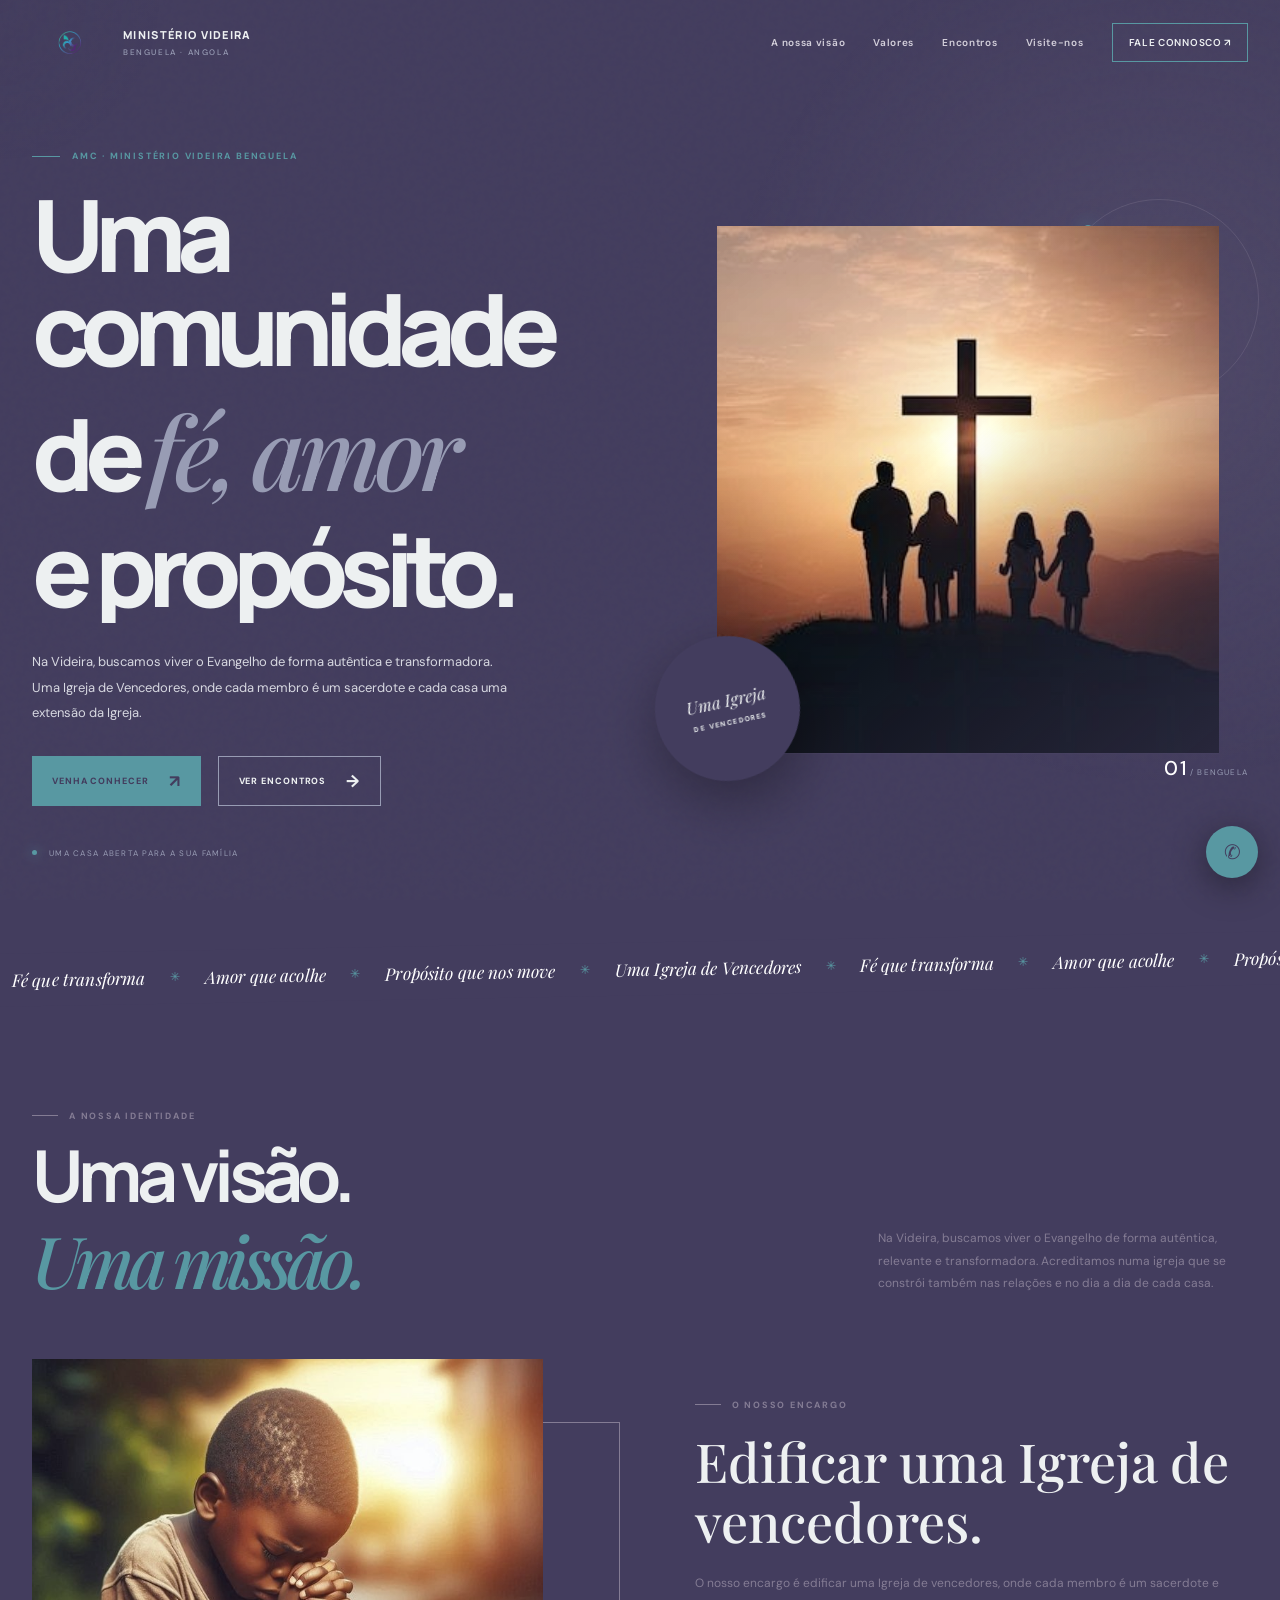
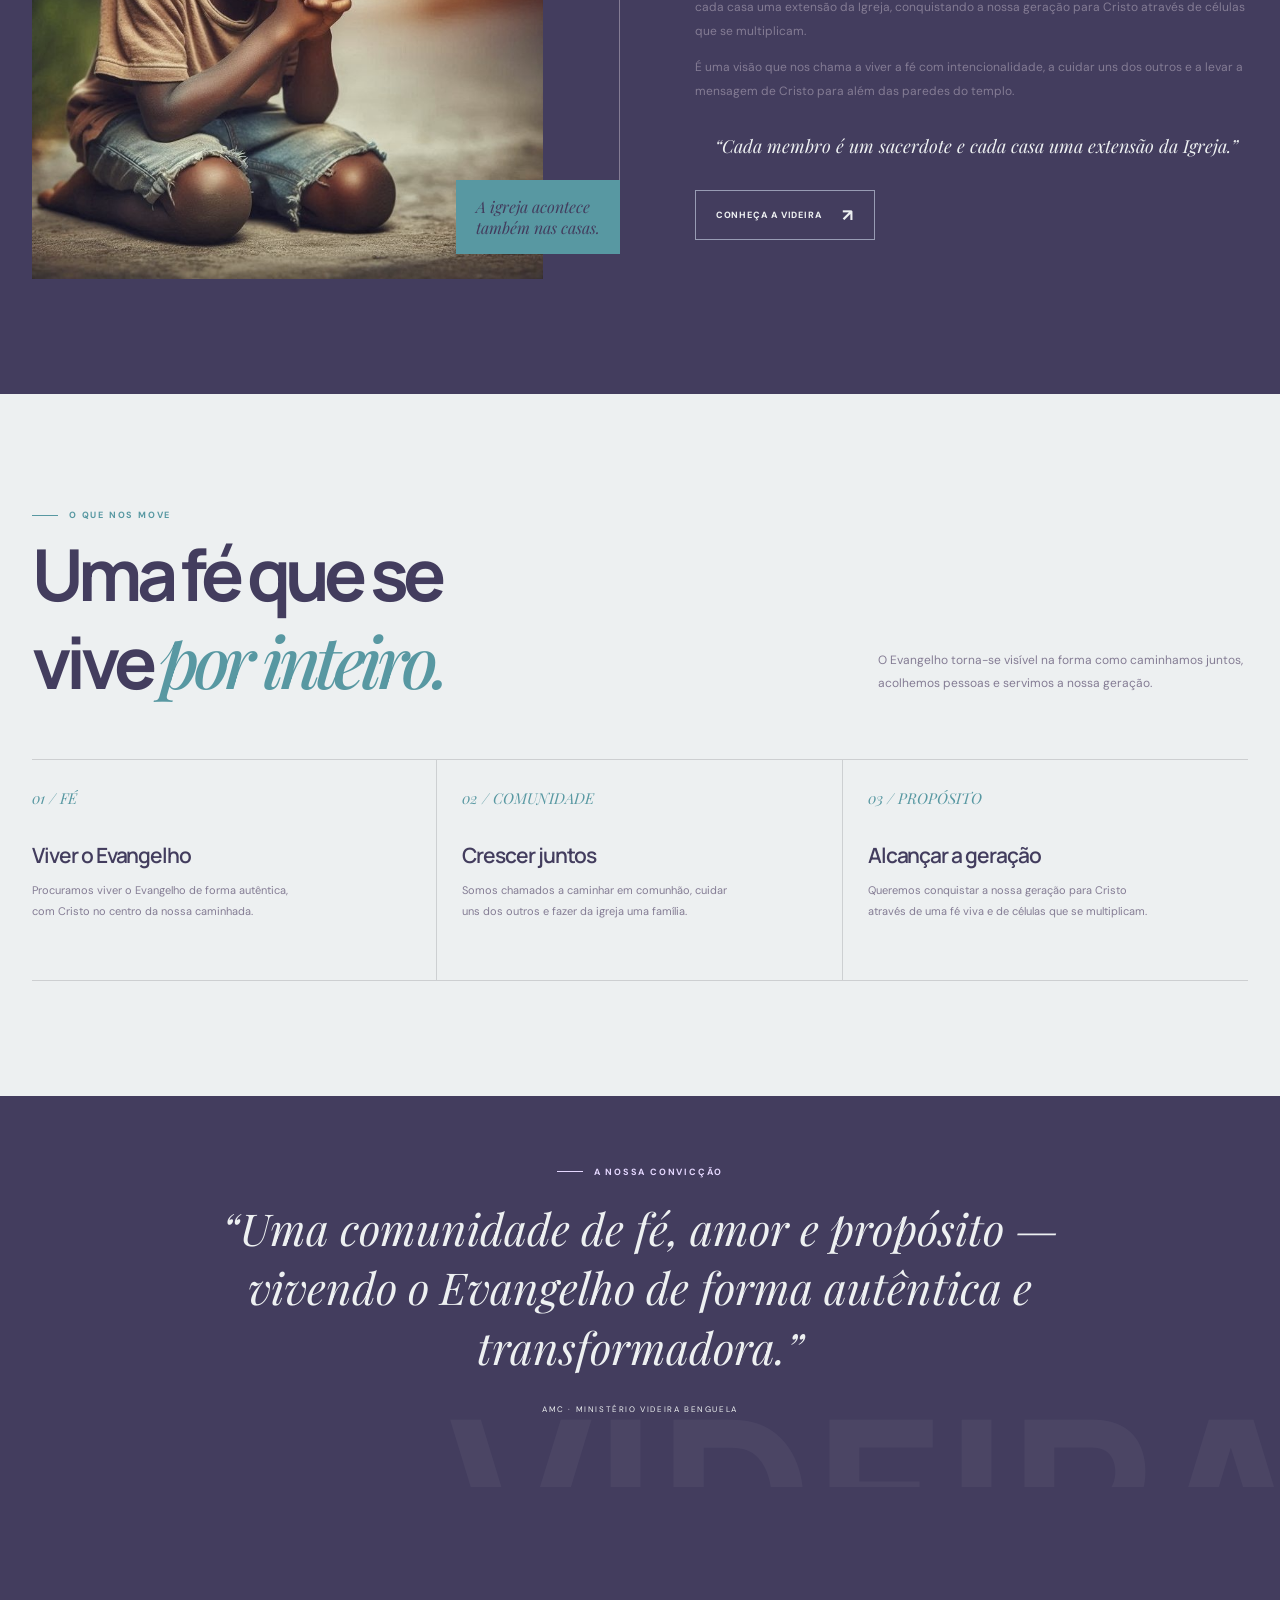
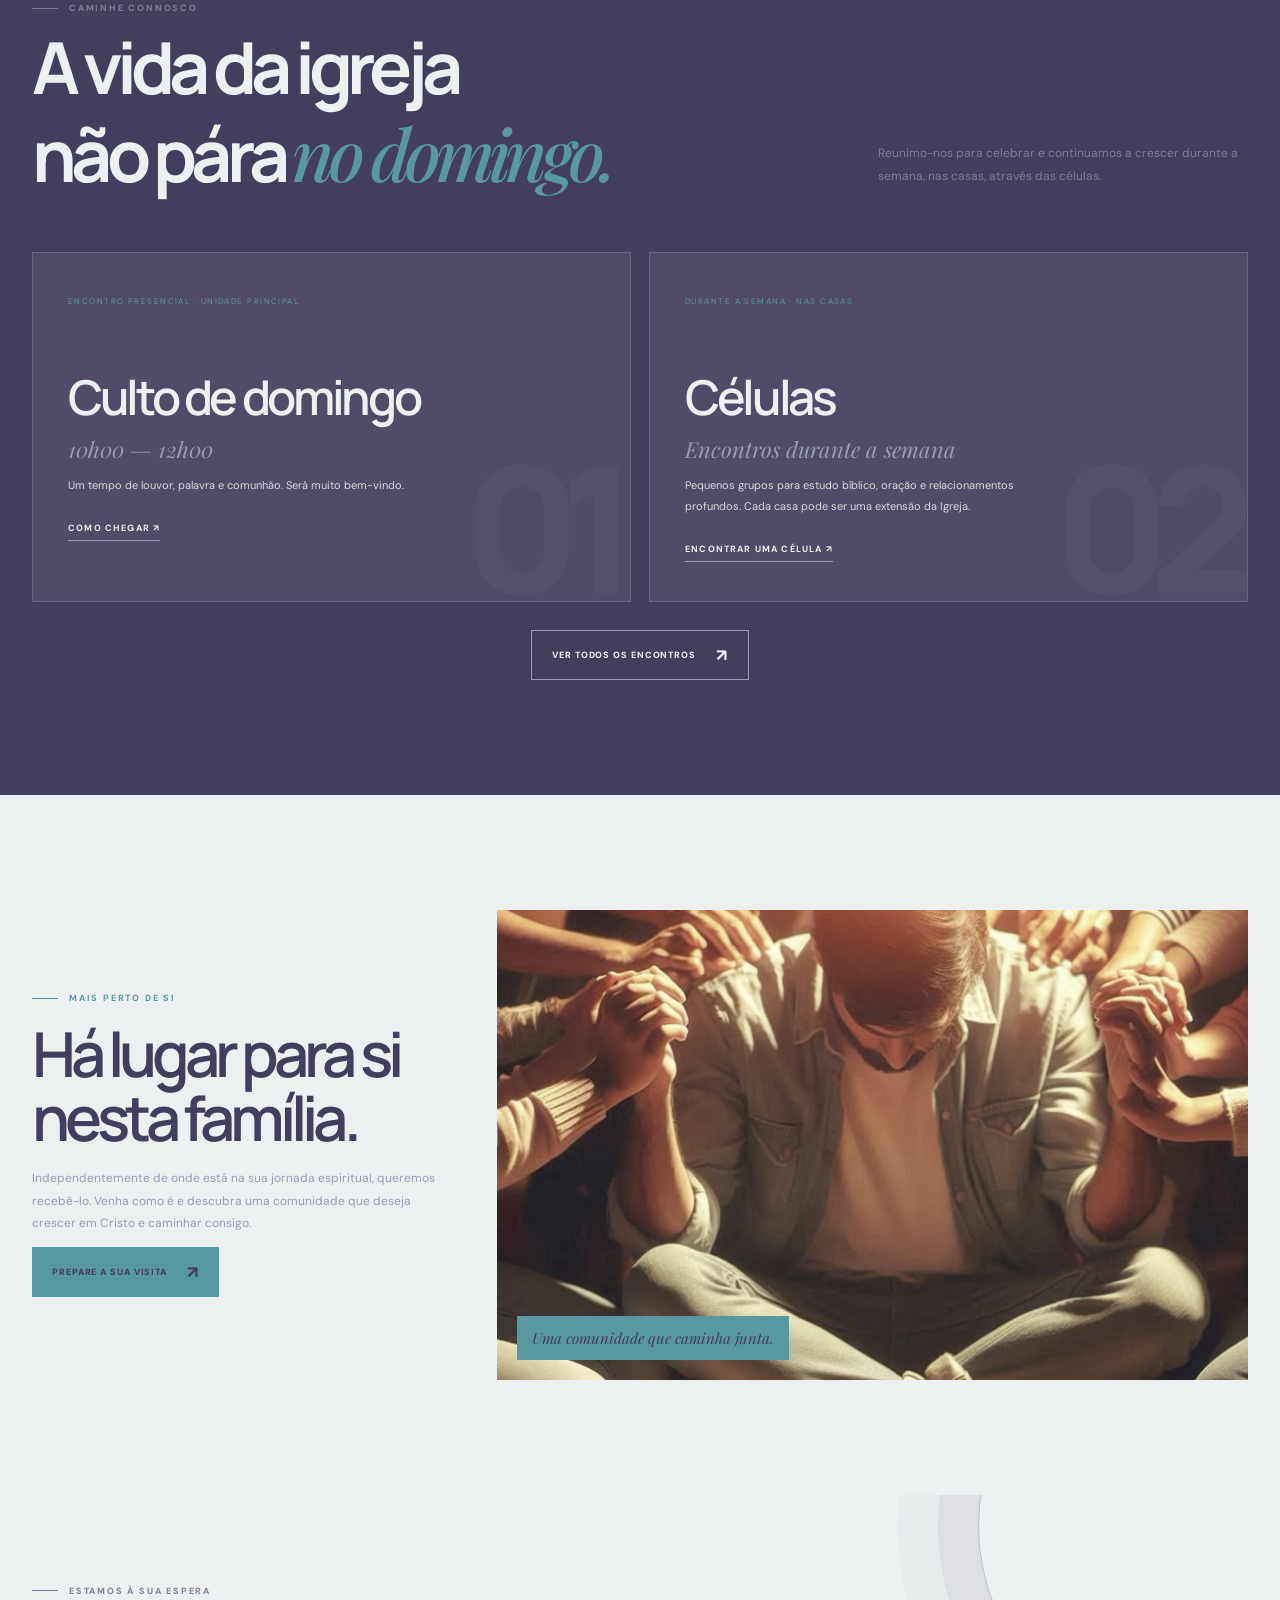
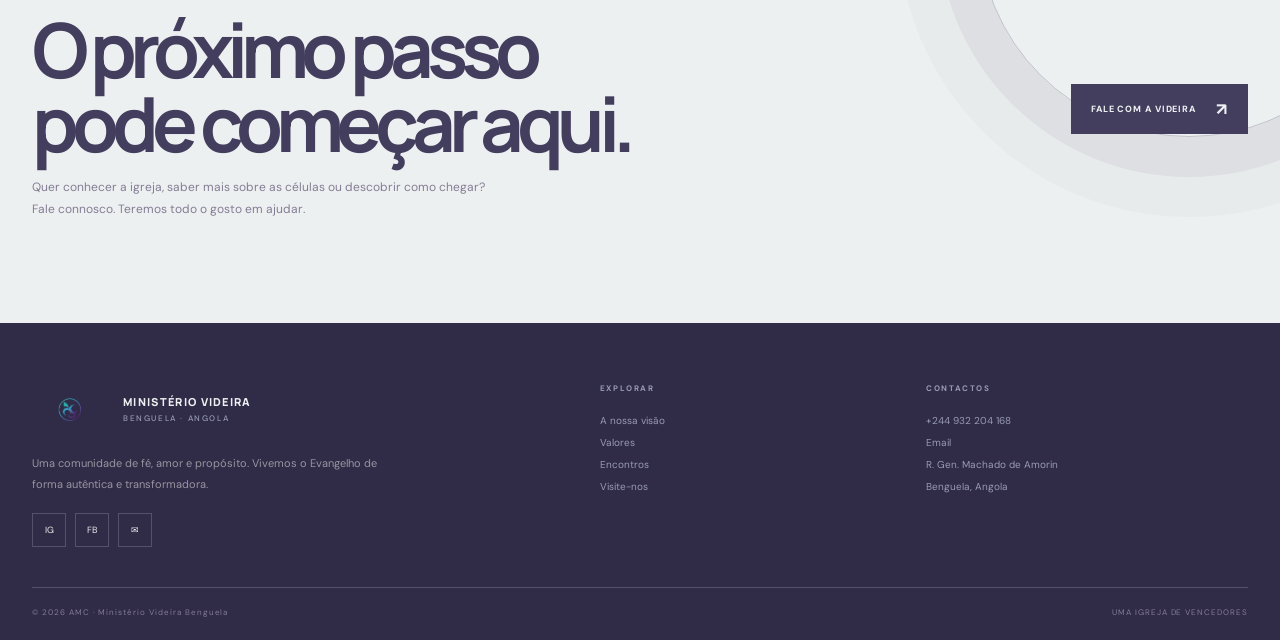
==== commit 706c37d2: "Set church logo as favicon and PWA identity" ====
--- a/index.html
+++ b/index.html
@@ -1,5 +1,5 @@
 <!doctype html>
-<html lang="pt-AO"><head><meta charset="utf-8"><meta name="viewport" content="width=device-width,initial-scale=1"><meta name="theme-color" content="#433d5e"><meta name="description" content="AMC – Ministério Videira Benguela. Uma comunidade de fé, amor e propósito. Uma Igreja de Vencedores."><title>AMC — Ministério Videira Benguela</title><link rel="stylesheet" href="css/style.css"></head>
+<html lang="pt-AO"><head><meta charset="utf-8"><meta name="viewport" content="width=device-width,initial-scale=1"><meta name="theme-color" content="#433d5e"><meta name="description" content="AMC – Ministério Videira Benguela. Uma comunidade de fé, amor e propósito. Uma Igreja de Vencedores."><title>AMC — Ministério Videira Benguela</title><link rel="icon" type="image/svg+xml" href="img/favicon.svg"><link rel="alternate icon" type="image/png" href="img/logo-videira.png"><link rel="apple-touch-icon" href="img/logo-videira.png"><link rel="manifest" href="manifest.webmanifest"><link rel="stylesheet" href="css/style.css"></head>
 <body><div class="preloader"><div><img src="img/logo-videira.png" alt="Videira"><div class="loader-line"></div></div></div><div class="noise"></div><div class="cursor-glow"></div>
 <header class="site-header"><div class="shell nav-wrap"><a class="brand" href="index.html"><img src="img/logo-videira.png" alt="Logótipo Videira"><span class="brand-word">MINISTÉRIO VIDEIRA<small>BENGUELA · ANGOLA</small></span></a><nav class="nav-links"><a href="#visao">A nossa visão</a><a href="#valores">Valores</a><a href="agenda.html">Encontros</a><a href="visite.html">Visite-nos</a><a class="nav-visit" href="visite.html#contacto">FALE CONNOSCO ↗</a></nav><button class="menu-toggle" aria-label="Abrir menu" aria-expanded="false">☰</button></div></header>
 <main>
--- a/css/style.css
+++ b/css/style.css
@@ -1,9 +1,9 @@
 @import url('https://fonts.googleapis.com/css2?family=DM+Sans:wght@400;500;600;700&family=Manrope:wght@400;500;600;700;800&family=Playfair+Display:ital,wght@0,500;0,600;1,500&display=swap');
 :root{--bg:#433d5e;--panel:#514b69;--paper:#edf0f1;--muted:#989cb4;--purple:#433d5e;--lav:#847c94;--green:#5898a2;--line:#989cb455;--ink:#433d5e;--sans:'DM Sans',sans-serif;--display:Manrope,sans-serif;--serif:'Playfair Display',serif}
 *{box-sizing:border-box}html{scroll-behavior:smooth;scroll-padding-top:90px}body{margin:0;background:var(--bg);color:var(--paper);font-family:var(--sans);overflow-x:hidden;-webkit-font-smoothing:antialiased}body.locked{overflow:hidden}a{color:inherit;text-decoration:none}button,input,textarea,select{font:inherit}img{display:block;max-width:100%}::selection{background:var(--purple);color:white}.shell{width:min(1280px,calc(100% - 64px));margin:auto}.eyebrow{display:flex;align-items:center;gap:11px;color:var(--lav);font-size:9px;font-weight:700;letter-spacing:.2em;text-transform:uppercase}.eyebrow:before{content:"";width:26px;height:1px;background:currentColor}
-.preloader{position:fixed;inset:0;z-index:1000;background:var(--bg);display:grid;place-items:center;transition:opacity .65s,visibility .65s}.preloader.done{opacity:0;visibility:hidden}.preloader img{width:76px;height:76px;object-fit:contain;margin:auto auto 20px;animation:breathe 1.2s infinite alternate}.loader-line{width:140px;height:1px;background:#ffffff22;margin:auto;overflow:hidden}.loader-line:after{content:"";display:block;width:40%;height:100%;background:var(--lav);animation:load 1s infinite}@keyframes breathe{to{transform:scale(1.08);filter:drop-shadow(0 0 15px #433d5e66)}}@keyframes load{from{transform:translateX(-100%)}to{transform:translateX(350%)}}
+.preloader{position:fixed;inset:0;z-index:1000;background:var(--bg);display:grid;place-items:center;transition:opacity .65s,visibility .65s}.preloader.done{opacity:0;visibility:hidden}.preloader img{width:144px;height:80px;object-fit:contain;margin:auto auto 20px;animation:breathe 1.2s infinite alternate}.loader-line{width:140px;height:1px;background:#ffffff22;margin:auto;overflow:hidden}.loader-line:after{content:"";display:block;width:40%;height:100%;background:var(--lav);animation:load 1s infinite}@keyframes breathe{to{transform:scale(1.08);filter:drop-shadow(0 0 15px #433d5e66)}}@keyframes load{from{transform:translateX(-100%)}to{transform:translateX(350%)}}
 .noise{position:fixed;inset:0;z-index:2;pointer-events:none;opacity:.035;background-image:url("data:image/svg+xml,%3Csvg viewBox='0 0 180 180' xmlns='http://www.w3.org/2000/svg'%3E%3Cfilter id='n'%3E%3CfeTurbulence type='fractalNoise' baseFrequency='.8' numOctaves='3' stitchTiles='stitch'/%3E%3C/filter%3E%3Crect width='100%25' height='100%25' filter='url(%23n)' opacity='.5'/%3E%3C/svg%3E")}.cursor-glow{position:fixed;width:340px;height:340px;border-radius:50%;background:radial-gradient(circle,#433d5e12,transparent 68%);pointer-events:none;z-index:0;transform:translate(-50%,-50%)}
-.site-header{position:fixed;z-index:50;inset:0 0 auto;height:86px;border-bottom:1px solid transparent;transition:.4s}.site-header.scrolled{height:70px;background:#433d5ee8;backdrop-filter:blur(18px);border-color:var(--line)}.nav-wrap{height:100%;display:flex;align-items:center;justify-content:space-between}.brand{display:flex;align-items:center;gap:12px}.brand img{width:46px;height:46px;object-fit:contain}.brand-word{font:800 11px/1.2 var(--display);letter-spacing:.12em}.brand-word small{display:block;margin-top:5px;color:#989cb4;font:500 8px var(--sans);letter-spacing:.2em}.nav-links{display:flex;align-items:center;gap:28px}.nav-links a{font-size:10px;font-weight:600;letter-spacing:.07em;color:#d4d0db;position:relative;padding:10px 0}.nav-links a:not(.nav-visit):after{content:"";position:absolute;bottom:2px;left:0;width:0;height:1px;background:var(--lav);transition:.3s}.nav-links a:hover:after{width:100%}.nav-links a:hover{color:white}.nav-links .nav-visit{border:1px solid #ffffff55;padding:12px 16px}.nav-links .nav-visit:hover{background:var(--paper);color:var(--ink)}.menu-toggle{display:none;width:42px;height:42px;background:none;border:1px solid var(--line);color:white;font-size:20px}
+.site-header{position:fixed;z-index:50;inset:0 0 auto;height:86px;border-bottom:1px solid transparent;transition:.4s}.site-header.scrolled{height:70px;background:#433d5ee8;backdrop-filter:blur(18px);border-color:var(--line)}.nav-wrap{height:100%;display:flex;align-items:center;justify-content:space-between}.brand{display:flex;align-items:center;gap:15px}.brand img{width:76px;height:52px;object-fit:contain;flex:0 0 auto}.brand-word{font:800 11px/1.2 var(--display);letter-spacing:.12em}.brand-word small{display:block;margin-top:5px;color:#989cb4;font:500 8px var(--sans);letter-spacing:.2em}.nav-links{display:flex;align-items:center;gap:28px}.nav-links a{font-size:10px;font-weight:600;letter-spacing:.07em;color:#d4d0db;position:relative;padding:10px 0}.nav-links a:not(.nav-visit):after{content:"";position:absolute;bottom:2px;left:0;width:0;height:1px;background:var(--lav);transition:.3s}.nav-links a:hover:after{width:100%}.nav-links a:hover{color:white}.nav-links .nav-visit{border:1px solid #ffffff55;padding:12px 16px}.nav-links .nav-visit:hover{background:var(--paper);color:var(--ink)}.menu-toggle{display:none;width:42px;height:42px;background:none;border:1px solid var(--line);color:white;font-size:20px}
 .hero{position:relative;min-height:760px;padding:150px 0 85px;display:flex;align-items:center;overflow:hidden}.hero:before{content:"";position:absolute;width:70vw;height:70vw;right:-25vw;top:-10%;border-radius:50%;background:radial-gradient(circle,#847c9420,transparent 68%)}.hero-grid{position:relative;z-index:3;display:grid;grid-template-columns:1fr .95fr;gap:45px;align-items:center}.hero-kicker{display:flex;align-items:center;gap:12px;color:var(--green);font-size:9px;font-weight:700;letter-spacing:.2em;text-transform:uppercase;opacity:0;animation:rise .7s .2s forwards}.hero-kicker:before{content:"";width:28px;height:1px;background:var(--green)}.hero h1{font:800 clamp(58px,7.8vw,108px)/.94 var(--display);letter-spacing:-.09em;margin:26px 0}.hero h1 .line{display:block;overflow:hidden;padding-bottom:.07em}.hero h1 .line span{display:block;transform:translateY(115%);animation:titleup .9s cubic-bezier(.2,.8,.2,1) forwards}.hero h1 .line:nth-child(2) span{animation-delay:.12s}.hero h1 .line:nth-child(3) span{animation-delay:.24s}.hero h1 em{font:italic 500 1em var(--serif);color:var(--lav);letter-spacing:-.06em}.hero-description{max-width:480px;color:#b9b5c0;font-size:13px;line-height:1.95;opacity:0;animation:rise .8s .7s forwards}.hero-actions{display:flex;gap:17px;align-items:center;flex-wrap:wrap;margin-top:30px;opacity:0;animation:rise .8s .85s forwards}.button{display:inline-flex;align-items:center;justify-content:center;gap:20px;min-height:50px;padding:0 20px;background:var(--paper);color:var(--ink);font-size:9px;font-weight:800;letter-spacing:.1em;transition:.3s}.button span{font-size:17px;transition:.3s}.button:hover{transform:translateY(-4px);background:var(--lav)}.button:hover span{transform:translate(3px,-3px)}.button.outline{background:transparent;border:1px solid #ffffff55;color:white}.button.outline:hover{background:white;color:var(--ink)}.hero-note{display:flex;align-items:center;gap:12px;margin-top:42px;color:#989cb4;font-size:8px;letter-spacing:.16em;text-transform:uppercase;opacity:0;animation:rise .8s 1s forwards}.hero-note i{width:5px;height:5px;border-radius:50%;background:var(--green);box-shadow:0 0 12px var(--green)}.hero-art{height:555px;position:relative}.hero-photo{position:absolute;inset:0 5% 5% 7%;overflow:hidden;background:#514b69;animation:photo .9s .2s both}.hero-photo img{width:100%;height:100%;object-fit:cover;filter:saturate(.7) contrast(1.08);transform:scale(1.12);animation:zoom 2s .2s forwards}.hero-photo:after{content:"";position:absolute;inset:0;background:linear-gradient(140deg,#433d5e22,transparent 45%,#433d5e88)}.orbit{position:absolute;z-index:-1;right:-2%;top:-5%;width:200px;height:200px;border:1px solid #847c9455;border-radius:50%;animation:spin 24s linear infinite}.orbit:before{content:"";position:absolute;left:24px;top:25px;width:8px;height:8px;background:var(--green);border-radius:50%;box-shadow:0 0 18px var(--green)}.stamp{position:absolute;left:-4%;bottom:0;width:145px;height:145px;border-radius:50%;background:var(--purple);display:grid;place-content:center;text-align:center;font:italic 17px/1.2 var(--serif);transform:rotate(-12deg);box-shadow:0 20px 60px #0005}.stamp small{font:700 7px var(--sans);letter-spacing:.2em;text-transform:uppercase;margin-top:8px}.hero-index{position:absolute;right:0;bottom:0;color:#989cb4;font-size:8px;letter-spacing:.15em}.hero-index strong{font-size:20px;color:white;font-weight:500}@keyframes rise{to{opacity:1;transform:translateY(0)}from{opacity:0;transform:translateY(18px)}}@keyframes titleup{to{transform:translateY(0)}}@keyframes photo{from{clip-path:inset(0 0 100%)}to{clip-path:inset(0)}}@keyframes zoom{to{transform:scale(1)}}@keyframes spin{to{transform:rotate(360deg)}}
 .marquee{position:relative;z-index:3;background:var(--purple);color:white;padding:15px 0;overflow:hidden;transform:rotate(-1deg) scale(1.02)}.marquee-track{display:flex;width:max-content;animation:marquee 28s linear infinite}.marquee-item{display:flex;gap:24px;align-items:center;padding:0 24px;font:italic 17px var(--serif);white-space:nowrap}.marquee-item b{color:var(--green);font:normal 12px var(--sans)}@keyframes marquee{to{transform:translateX(-50%)}}
 .section{position:relative;z-index:3;padding:115px 0}.light{background:var(--paper);color:var(--ink)}.section-head{display:flex;justify-content:space-between;align-items:end;gap:35px;margin-bottom:52px}.eyebrow{display:flex;align-items:center;gap:11px;color:var(--lav);font-size:9px;font-weight:700;letter-spacing:.2em;text-transform:uppercase}.light .eyebrow{color:var(--purple)}.section-title{font:700 clamp(42px,5.6vw,74px)/1 var(--display);letter-spacing:-.08em;margin:18px 0 0}.section-title em{font:italic 500 1em var(--serif);color:var(--purple)}.section-intro{max-width:370px;color:#989cb4;font-size:12px;line-height:1.9}.light .section-intro{color:#847c94}.reveal{opacity:0;transform:translateY(32px);transition:opacity .85s,transform .85s}.reveal.in-view{opacity:1;transform:none}.delay-1{transition-delay:.12s}.delay-2{transition-delay:.24s}
@@ -22,7 +22,7 @@
 .agenda-feature{display:grid;grid-template-columns:1fr 1fr;gap:45px;align-items:stretch}.agenda-image{min-height:420px;position:relative}.agenda-image img{width:100%;height:100%;object-fit:cover;filter:saturate(.7)}.agenda-copy{padding:35px 0;display:flex;flex-direction:column;justify-content:center}.agenda-copy h2{font:600 clamp(37px,4.5vw,56px)/1.05 var(--display);letter-spacing:-.07em;margin:18px 0}.agenda-copy p{font-size:12px;line-height:1.9;color:#989cb4}.agenda-list{border-top:1px solid var(--line)}.agenda-item{display:grid;grid-template-columns:100px 1fr auto;gap:22px;align-items:center;padding:26px 0;border-bottom:1px solid var(--line)}.agenda-day{font:italic 21px var(--serif);color:var(--lav)}.agenda-item h3{font:600 20px var(--display);margin:0 0 6px}.agenda-item p{margin:0;color:#989cb4;font-size:11px;line-height:1.8}.agenda-item small{font-size:8px;letter-spacing:.15em;text-transform:uppercase;color:var(--green)}
 .whatsapp-float{position:fixed;z-index:40;right:22px;bottom:22px;width:52px;height:52px;border-radius:50%;display:grid;place-items:center;background:var(--green);color:var(--ink);font-size:20px;box-shadow:0 8px 35px #0006;transition:.3s}.whatsapp-float:hover{transform:scale(1.1) rotate(-8deg)}
 @media(max-width:900px){.shell{width:calc(100% - 44px)}.nav-links{gap:16px}.hero{min-height:auto;padding:135px 0 75px}.hero-grid{gap:25px}.hero h1{font-size:clamp(52px,8vw,78px)}.hero-art{height:455px}.vision-grid{gap:40px}.footer-top{gap:25px}}
-@media(max-width:700px){.shell{width:calc(100% - 36px)}.site-header{height:70px}.brand img{width:40px;height:40px}.menu-toggle{display:block}.nav-links{position:absolute;top:70px;left:0;right:0;display:flex;flex-direction:column;align-items:stretch;gap:0;padding:12px 20px 24px;background:#433d5ef7;backdrop-filter:blur(20px);border-bottom:1px solid var(--line);opacity:0;visibility:hidden;transform:translateY(-12px);transition:.3s}.nav-links.open{opacity:1;visibility:visible;transform:none}.nav-links a{display:block;padding:14px 3px;font-size:11px}.nav-links .nav-visit{margin-top:8px;text-align:center}.hero{padding:120px 0 65px}.hero-grid,.vision-grid,.story,.visit-intro,.agenda-feature,.contact-layout{grid-template-columns:1fr;gap:28px}.hero h1{font-size:clamp(54px,14vw,82px);margin:22px 0}.hero-art{height:400px;margin:0 5px 15px 10px}.hero-photo{inset:0 4% 4% 6%}.stamp{width:112px;height:112px;font-size:13px}.orbit{width:135px;height:135px}.hero-note{margin-top:28px}.section{padding:78px 0}.section-head{display:block;margin-bottom:34px}.section-intro{margin-top:18px}.vision-photo{height:365px}.vision-copy h3{font-size:36px}.pillars{grid-template-columns:1fr}.pillar,.pillar+.pillar{padding:23px 0;border-right:0;border-bottom:1px solid #1a192026;min-height:0}.pillar h3{margin:16px 0 7px}.pillar:last-child{border-bottom:0}.scripture{padding:58px 0}.schedule-grid{grid-template-columns:1fr}.schedule-card{min-height:290px;padding:27px}.schedule-card h3{margin-top:42px}.story-photo{height:330px;grid-row:1}.story-copy h2{font-size:43px}.cta-panel{padding:70px 0}.cta-inner{display:block}.cta-inner h2{font-size:48px}.cta-inner .button{margin-top:20px}.footer-top{grid-template-columns:1fr 1fr;gap:24px}.footer-about{grid-column:1/-1}.footer-bottom{flex-direction:column}.page-hero{padding:135px 0 62px}.page-hero h1{font-size:clamp(52px,13vw,78px)}.location-row{grid-template-columns:30px 1fr 38px;gap:12px}.location-contact{grid-column:2;grid-row:2}.map-link{grid-column:3;grid-row:1/3}.visit-steps{grid-template-columns:1fr}.visit-step{min-height:0}.agenda-image{min-height:290px}.agenda-copy{padding:0}.agenda-item{grid-template-columns:65px 1fr;gap:12px}.agenda-action{grid-column:2}.contact-form{padding:22px}.whatsapp-float{width:48px;height:48px;right:14px;bottom:14px}}
+@media(max-width:700px){.shell{width:calc(100% - 36px)}.site-header{height:70px}.brand img{width:66px;height:46px}.menu-toggle{display:block}.nav-links{position:absolute;top:70px;left:0;right:0;display:flex;flex-direction:column;align-items:stretch;gap:0;padding:12px 20px 24px;background:#433d5ef7;backdrop-filter:blur(20px);border-bottom:1px solid var(--line);opacity:0;visibility:hidden;transform:translateY(-12px);transition:.3s}.nav-links.open{opacity:1;visibility:visible;transform:none}.nav-links a{display:block;padding:14px 3px;font-size:11px}.nav-links .nav-visit{margin-top:8px;text-align:center}.hero{padding:120px 0 65px}.hero-grid,.vision-grid,.story,.visit-intro,.agenda-feature,.contact-layout{grid-template-columns:1fr;gap:28px}.hero h1{font-size:clamp(54px,14vw,82px);margin:22px 0}.hero-art{height:400px;margin:0 5px 15px 10px}.hero-photo{inset:0 4% 4% 6%}.stamp{width:112px;height:112px;font-size:13px}.orbit{width:135px;height:135px}.hero-note{margin-top:28px}.section{padding:78px 0}.section-head{display:block;margin-bottom:34px}.section-intro{margin-top:18px}.vision-photo{height:365px}.vision-copy h3{font-size:36px}.pillars{grid-template-columns:1fr}.pillar,.pillar+.pillar{padding:23px 0;border-right:0;border-bottom:1px solid #1a192026;min-height:0}.pillar h3{margin:16px 0 7px}.pillar:last-child{border-bottom:0}.scripture{padding:58px 0}.schedule-grid{grid-template-columns:1fr}.schedule-card{min-height:290px;padding:27px}.schedule-card h3{margin-top:42px}.story-photo{height:330px;grid-row:1}.story-copy h2{font-size:43px}.cta-panel{padding:70px 0}.cta-inner{display:block}.cta-inner h2{font-size:48px}.cta-inner .button{margin-top:20px}.footer-top{grid-template-columns:1fr 1fr;gap:24px}.footer-about{grid-column:1/-1}.footer-bottom{flex-direction:column}.page-hero{padding:135px 0 62px}.page-hero h1{font-size:clamp(52px,13vw,78px)}.location-row{grid-template-columns:30px 1fr 38px;gap:12px}.location-contact{grid-column:2;grid-row:2}.map-link{grid-column:3;grid-row:1/3}.visit-steps{grid-template-columns:1fr}.visit-step{min-height:0}.agenda-image{min-height:290px}.agenda-copy{padding:0}.agenda-item{grid-template-columns:65px 1fr;gap:12px}.agenda-action{grid-column:2}.contact-form{padding:22px}.whatsapp-float{width:48px;height:48px;right:14px;bottom:14px}}
 @media(prefers-reduced-motion:reduce){html{scroll-behavior:auto}*,*:before,*:after{animation-duration:.01ms!important;animation-iteration-count:1!important;transition-duration:.01ms!important}.reveal{opacity:1;transform:none}}
 
 
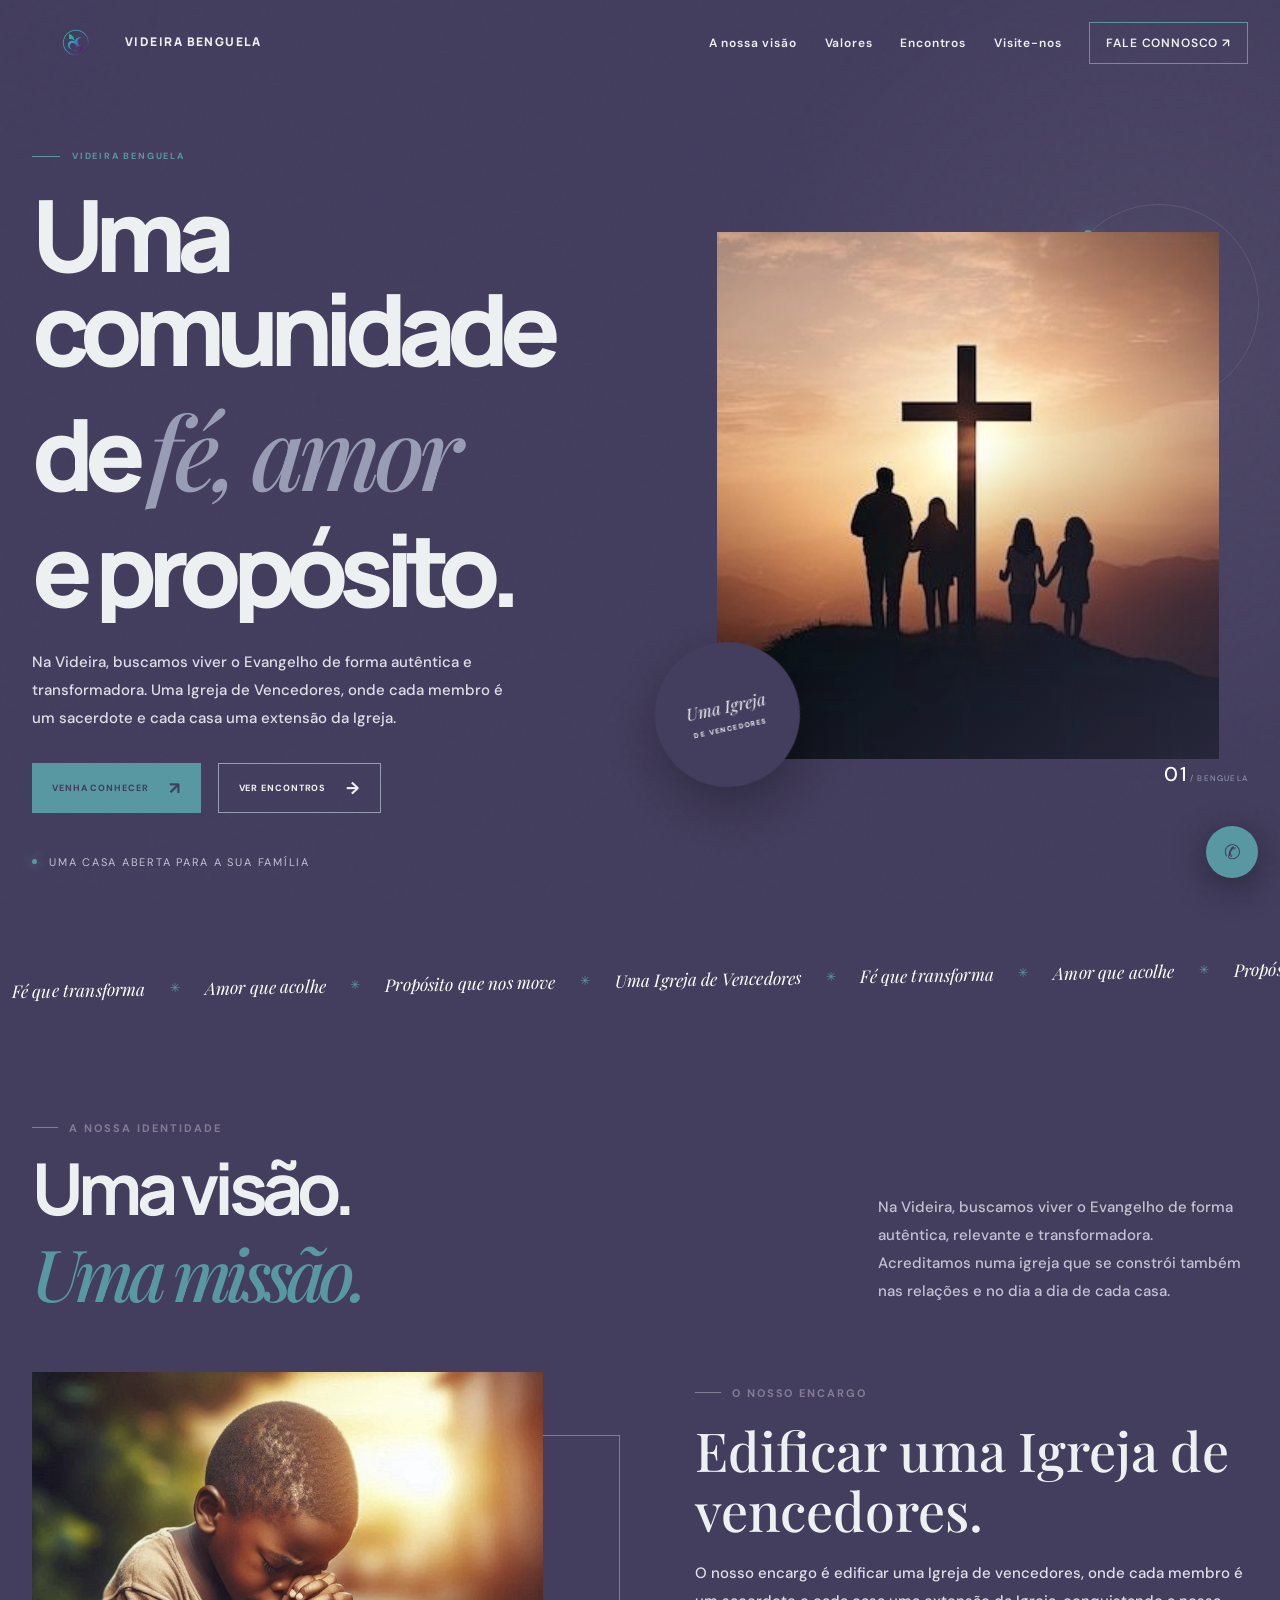
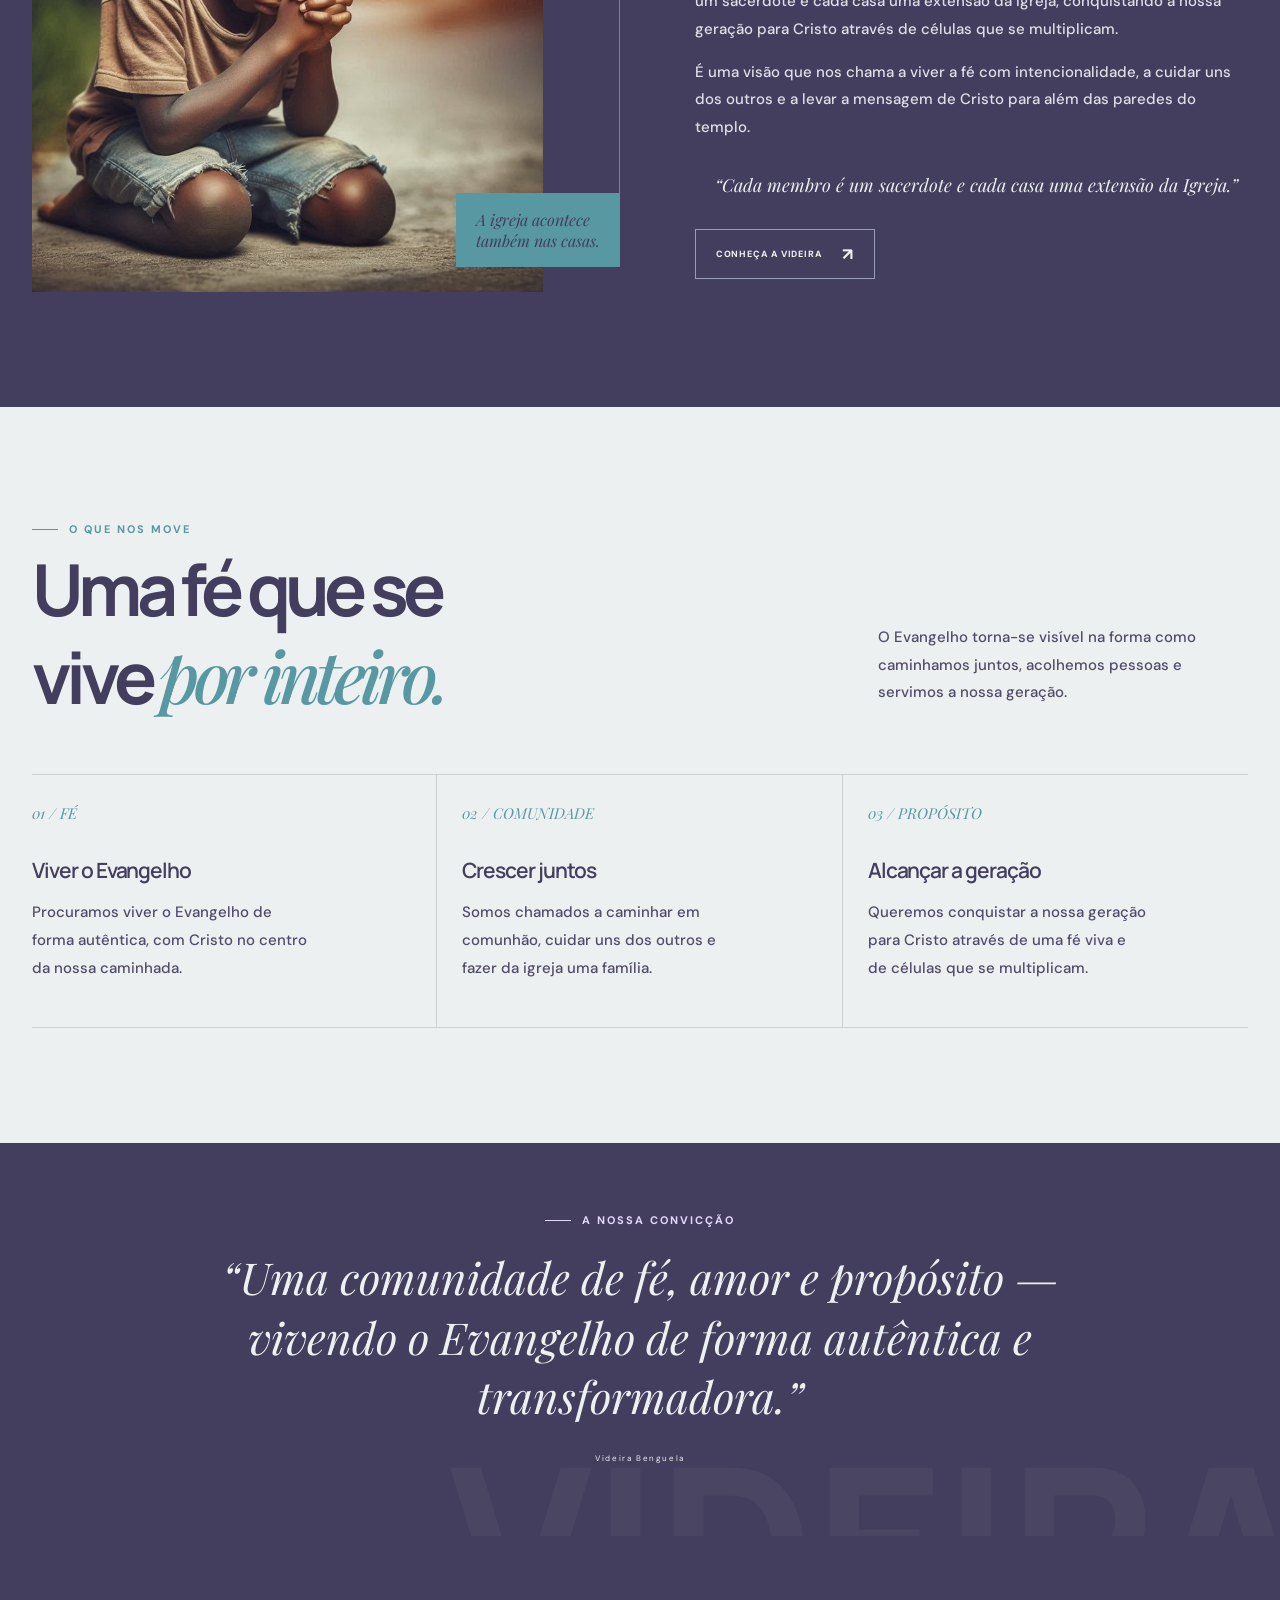
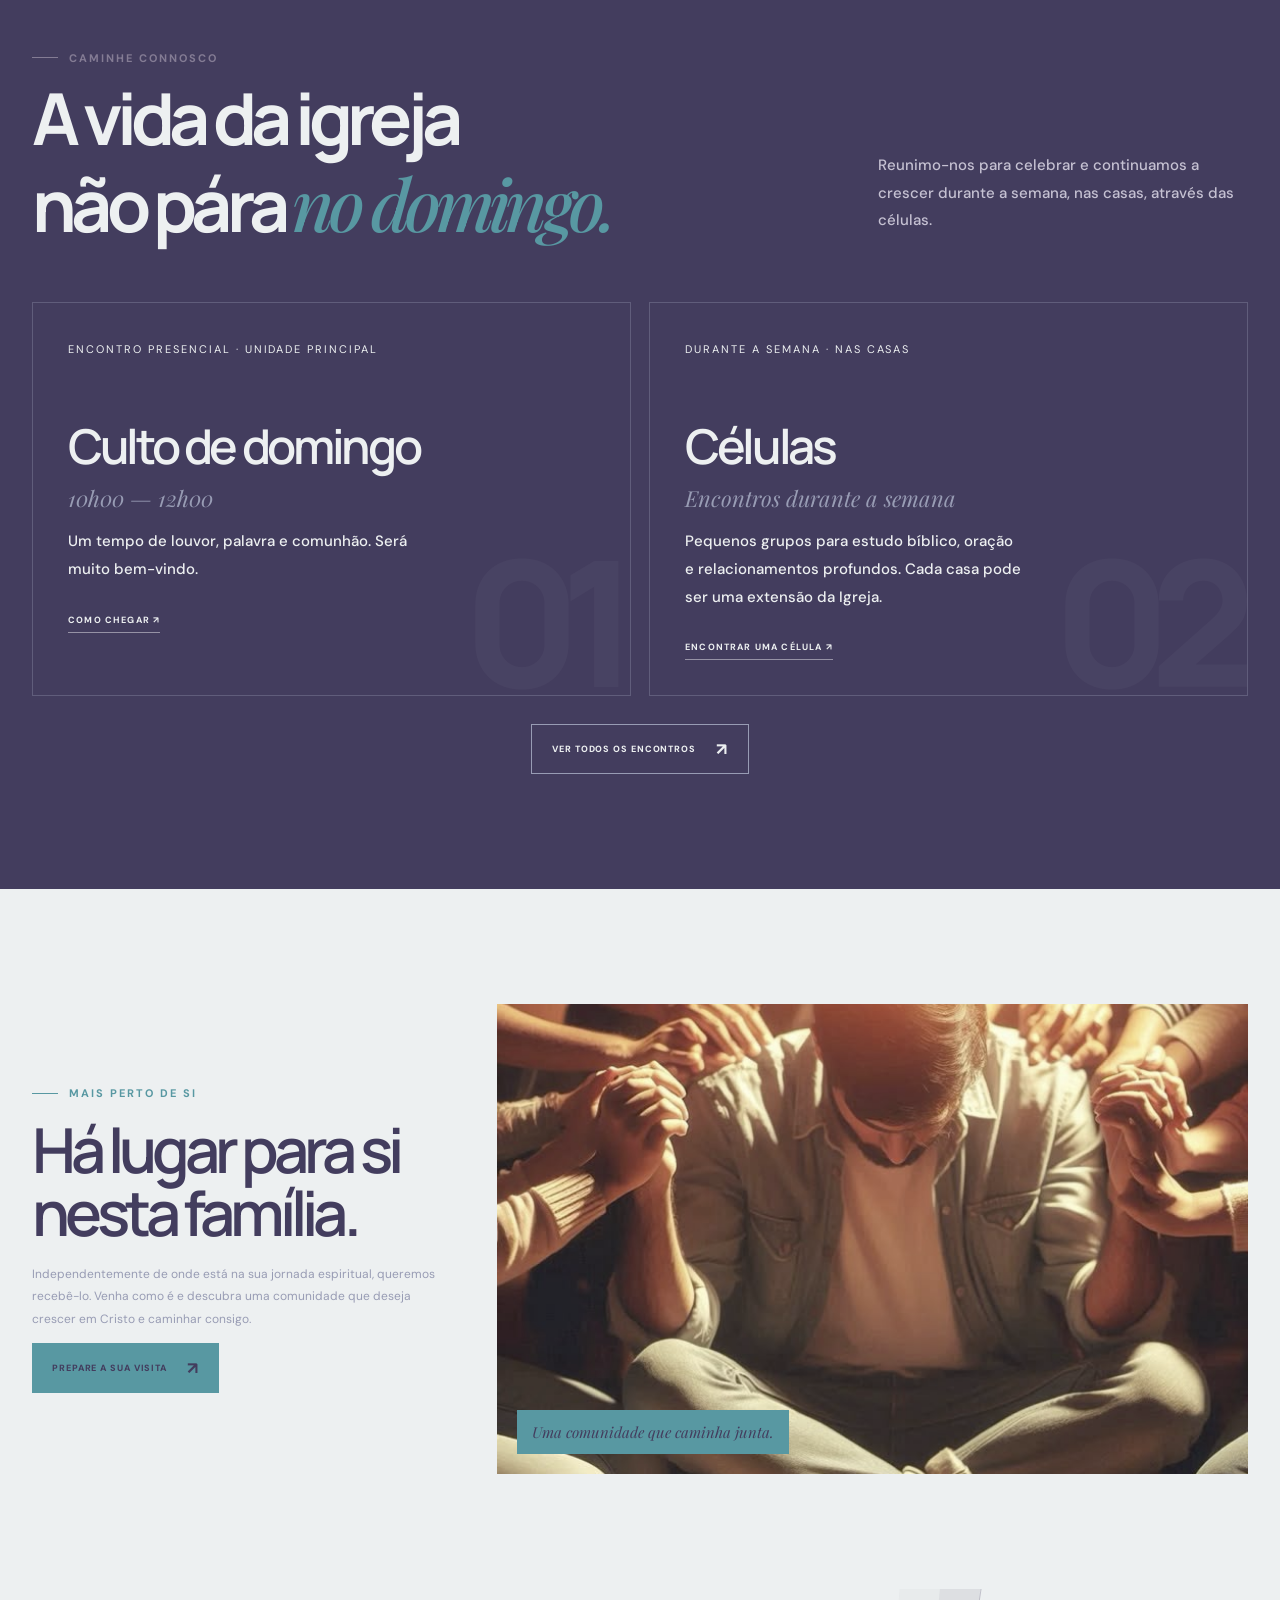
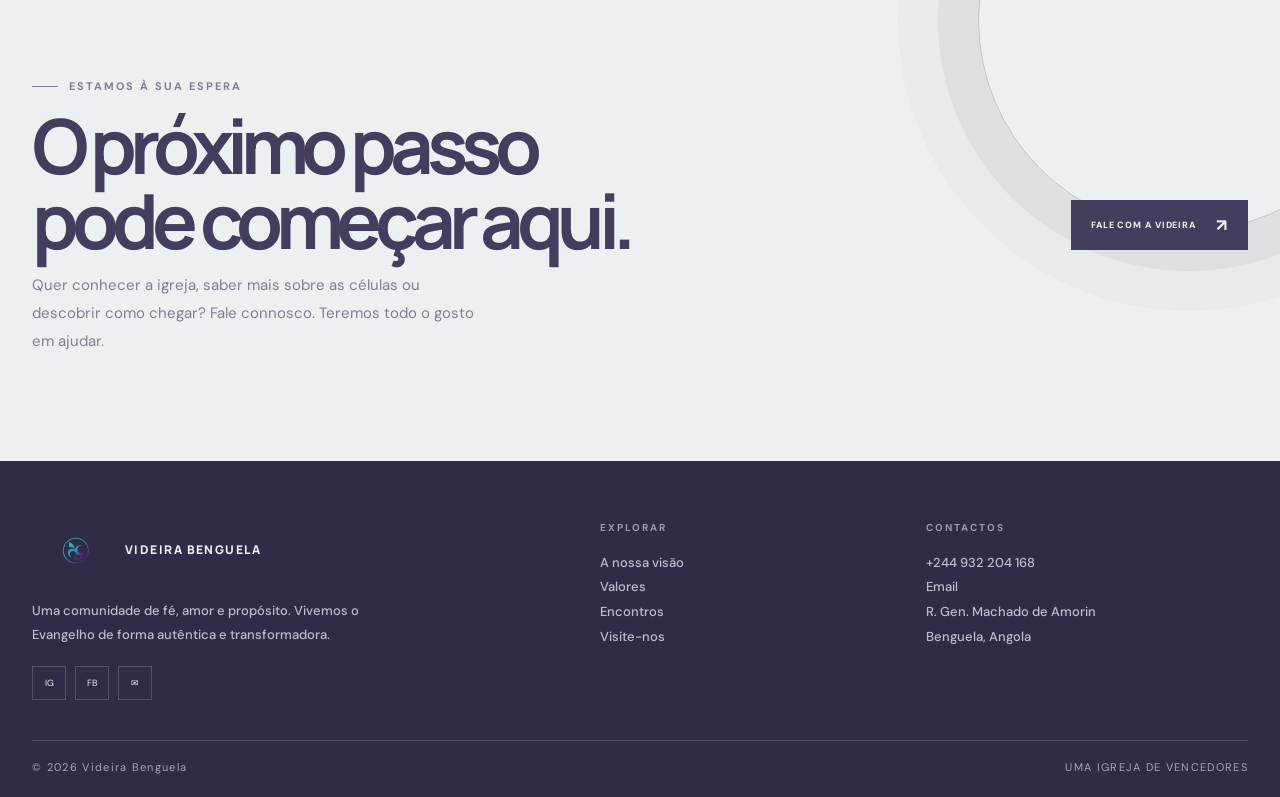
==== commit cccfee51: "Simplifica a identificação para Videira Benguela" ====
--- a/index.html
+++ b/index.html
@@ -1,16 +1,16 @@
 <!doctype html>
-<html lang="pt-AO"><head><meta charset="utf-8"><meta name="viewport" content="width=device-width,initial-scale=1"><meta name="theme-color" content="#433d5e"><meta name="description" content="AMC – Ministério Videira Benguela. Uma comunidade de fé, amor e propósito. Uma Igreja de Vencedores."><title>AMC — Ministério Videira Benguela</title><link rel="icon" type="image/svg+xml" href="img/favicon.svg"><link rel="alternate icon" type="image/png" href="img/logo-videira.png"><link rel="apple-touch-icon" href="img/logo-videira.png"><link rel="manifest" href="manifest.webmanifest"><link rel="stylesheet" href="css/style.css"></head>
+<html lang="pt-AO"><head><meta charset="utf-8"><meta name="viewport" content="width=device-width,initial-scale=1"><meta name="theme-color" content="#433d5e"><meta name="description" content="Videira Benguela. Uma comunidade de fé, amor e propósito. Uma Igreja de Vencedores."><title>Videira Benguela</title><link rel="icon" type="image/svg+xml" href="img/favicon.svg"><link rel="alternate icon" type="image/png" href="img/logo-videira.png"><link rel="apple-touch-icon" href="img/logo-videira.png"><link rel="manifest" href="manifest.webmanifest"><link rel="stylesheet" href="css/style.css"></head>
 <body><div class="preloader"><div><img src="img/logo-videira.png" alt="Videira"><div class="loader-line"></div></div></div><div class="noise"></div><div class="cursor-glow"></div>
-<header class="site-header"><div class="shell nav-wrap"><a class="brand" href="index.html"><img src="img/logo-videira.png" alt="Logótipo Videira"><span class="brand-word">MINISTÉRIO VIDEIRA<small>BENGUELA · ANGOLA</small></span></a><nav class="nav-links"><a href="#visao">A nossa visão</a><a href="#valores">Valores</a><a href="agenda.html">Encontros</a><a href="visite.html">Visite-nos</a><a class="nav-visit" href="visite.html#contacto">FALE CONNOSCO ↗</a></nav><button class="menu-toggle" aria-label="Abrir menu" aria-expanded="false">☰</button></div></header>
+<header class="site-header"><div class="shell nav-wrap"><a class="brand" href="index.html"><img src="img/logo-videira.png" alt="Logótipo Videira"><span class="brand-word">VIDEIRA BENGUELA</span></a><nav class="nav-links"><a href="#visao">A nossa visão</a><a href="#valores">Valores</a><a href="agenda.html">Encontros</a><a href="visite.html">Visite-nos</a><a class="nav-visit" href="visite.html#contacto">FALE CONNOSCO ↗</a></nav><button class="menu-toggle" aria-label="Abrir menu" aria-expanded="false">☰</button></div></header>
 <main>
-<section class="hero"><div class="shell hero-grid"><div><div class="hero-kicker">AMC · Ministério Videira Benguela</div><h1><span class="line"><span>Uma comunidade</span></span><span class="line"><span>de <em>fé, amor</em></span></span><span class="line"><span>e propósito.</span></span></h1><p class="hero-description">Na Videira, buscamos viver o Evangelho de forma autêntica e transformadora. Uma Igreja de Vencedores, onde cada membro é um sacerdote e cada casa uma extensão da Igreja.</p><div class="hero-actions"><a class="button" href="visite.html">VENHA CONHECER <span>↗</span></a><a class="button outline" href="agenda.html">VER ENCONTROS <span>→</span></a></div><div class="hero-note"><i></i> Uma casa aberta para a sua família</div></div><div class="hero-art"><div class="hero-photo"><img src="img/hero-image.jpg" alt="Comunidade reunida no Ministério Videira"></div><div class="orbit"></div><div class="stamp">Uma Igreja<small>de vencedores</small></div><div class="hero-index"><strong>01</strong> / BENGUELA</div></div></div></section>
+<section class="hero"><div class="shell hero-grid"><div><div class="hero-kicker">Videira Benguela</div><h1><span class="line"><span>Uma comunidade</span></span><span class="line"><span>de <em>fé, amor</em></span></span><span class="line"><span>e propósito.</span></span></h1><p class="hero-description">Na Videira, buscamos viver o Evangelho de forma autêntica e transformadora. Uma Igreja de Vencedores, onde cada membro é um sacerdote e cada casa uma extensão da Igreja.</p><div class="hero-actions"><a class="button" href="visite.html">VENHA CONHECER <span>↗</span></a><a class="button outline" href="agenda.html">VER ENCONTROS <span>→</span></a></div><div class="hero-note"><i></i> Uma casa aberta para a sua família</div></div><div class="hero-art"><div class="hero-photo"><img src="img/hero-image.jpg" alt="Comunidade reunida no Ministério Videira"></div><div class="orbit"></div><div class="stamp">Uma Igreja<small>de vencedores</small></div><div class="hero-index"><strong>01</strong> / BENGUELA</div></div></div></section>
 <div class="marquee"><div class="marquee-track"><div class="marquee-item">Fé que transforma <b>✳</b> Amor que acolhe <b>✳</b> Propósito que nos move <b>✳</b> Uma Igreja de Vencedores <b>✳</b> Fé que transforma <b>✳</b> Amor que acolhe <b>✳</b> Propósito que nos move <b>✳</b> Uma Igreja de Vencedores <b>✳</b></div><div class="marquee-item" aria-hidden="true">Fé que transforma <b>✳</b> Amor que acolhe <b>✳</b> Propósito que nos move <b>✳</b> Uma Igreja de Vencedores <b>✳</b> Fé que transforma <b>✳</b> Amor que acolhe <b>✳</b> Propósito que nos move <b>✳</b> Uma Igreja de Vencedores <b>✳</b></div></div></div>
 <section class="section" id="visao"><div class="shell"><div class="section-head reveal"><div><div class="eyebrow">A nossa identidade</div><h2 class="section-title">Uma visão.<br><em>Uma missão.</em></h2></div><p class="section-intro">Na Videira, buscamos viver o Evangelho de forma autêntica, relevante e transformadora. Acreditamos numa igreja que se constrói também nas relações e no dia a dia de cada casa.</p></div><div class="vision-grid"><div class="vision-photo reveal"><img src="img/content (1).jpg" alt="Momento de comunhão da comunidade Videira"><div class="vision-caption">A igreja acontece<br>também nas casas.</div></div><div class="vision-copy reveal delay-1"><div class="eyebrow">O nosso encargo</div><h3>Edificar uma Igreja de vencedores.</h3><p>O nosso encargo é edificar uma Igreja de vencedores, onde cada membro é um sacerdote e cada casa uma extensão da Igreja, conquistando a nossa geração para Cristo através de células que se multiplicam.</p><p>É uma visão que nos chama a viver a fé com intencionalidade, a cuidar uns dos outros e a levar a mensagem de Cristo para além das paredes do templo.</p><div class="quote">“Cada membro é um sacerdote e cada casa uma extensão da Igreja.”</div><a class="button outline" href="visite.html">CONHEÇA A VIDEIRA <span>↗</span></a></div></div></div></section>
 <section class="section light" id="valores"><div class="shell"><div class="section-head reveal"><div><div class="eyebrow">O que nos move</div><h2 class="section-title">Uma fé que se<br>vive <em>por inteiro.</em></h2></div><p class="section-intro">O Evangelho torna-se visível na forma como caminhamos juntos, acolhemos pessoas e servimos a nossa geração.</p></div><div class="pillars"><article class="pillar reveal"><span class="pillar-number">01 / FÉ</span><h3>Viver o Evangelho</h3><p>Procuramos viver o Evangelho de forma autêntica, com Cristo no centro da nossa caminhada.</p></article><article class="pillar reveal delay-1"><span class="pillar-number">02 / COMUNIDADE</span><h3>Crescer juntos</h3><p>Somos chamados a caminhar em comunhão, cuidar uns dos outros e fazer da igreja uma família.</p></article><article class="pillar reveal delay-2"><span class="pillar-number">03 / PROPÓSITO</span><h3>Alcançar a geração</h3><p>Queremos conquistar a nossa geração para Cristo através de uma fé viva e de células que se multiplicam.</p></article></div></div></section>
-<section class="scripture"><div class="shell reveal"><div class="eyebrow" style="justify-content:center;color:#e5d8ff">A nossa convicção</div><blockquote>“Uma comunidade de fé, amor e propósito — vivendo o Evangelho de forma autêntica e transformadora.”</blockquote><small>AMC · MINISTÉRIO VIDEIRA BENGUELA</small></div></section>
+<section class="scripture"><div class="shell reveal"><div class="eyebrow" style="justify-content:center;color:#e5d8ff">A nossa convicção</div><blockquote>“Uma comunidade de fé, amor e propósito — vivendo o Evangelho de forma autêntica e transformadora.”</blockquote><small>Videira Benguela</small></div></section>
 <section class="section" id="encontros"><div class="shell"><div class="section-head reveal"><div><div class="eyebrow">Caminhe connosco</div><h2 class="section-title">A vida da igreja<br>não pára <em>no domingo.</em></h2></div><p class="section-intro">Reunimo-nos para celebrar e continuamos a crescer durante a semana, nas casas, através das células.</p></div><div class="schedule-grid"><article class="schedule-card reveal" data-number="01"><small>Encontro presencial · Unidade principal</small><h3>Culto de domingo</h3><div class="time">10h00 — 12h00</div><p>Um tempo de louvor, palavra e comunhão. Será muito bem-vindo.</p><a href="visite.html">COMO CHEGAR ↗</a></article><article class="schedule-card reveal delay-1" data-number="02"><small>Durante a semana · Nas casas</small><h3>Células</h3><div class="time">Encontros durante a semana</div><p>Pequenos grupos para estudo bíblico, oração e relacionamentos profundos. Cada casa pode ser uma extensão da Igreja.</p><a href="visite.html#contacto">ENCONTRAR UMA CÉLULA ↗</a></article></div><div style="text-align:center;margin-top:28px"><a class="button outline" href="agenda.html">VER TODOS OS ENCONTROS <span>↗</span></a></div></div></section>
 <section class="section light"><div class="shell story"><div class="story-copy reveal"><div class="eyebrow">Mais perto de si</div><h2>Há lugar para si nesta família.</h2><p>Independentemente de onde está na sua jornada espiritual, queremos recebê-lo. Venha como é e descubra uma comunidade que deseja crescer em Cristo e caminhar consigo.</p><a class="button" href="visite.html">PREPARE A SUA VISITA <span>↗</span></a></div><div class="story-photo reveal delay-1"><img src="img/content (2).jpg" alt="Pessoas da comunidade reunidas"><span>Uma comunidade que caminha junta.</span></div></div></section>
 <section class="cta-panel"><div class="shell cta-inner reveal"><div><div class="eyebrow">Estamos à sua espera</div><h2>O próximo passo<br>pode começar aqui.</h2><p>Quer conhecer a igreja, saber mais sobre as células ou descobrir como chegar? Fale connosco. Teremos todo o gosto em ajudar.</p></div><a class="button" href="visite.html#contacto">FALE COM A VIDEIRA <span>↗</span></a></div></section>
 </main>
-<footer class="site-footer"><div class="shell"><div class="footer-top"><div class="footer-about"><a class="brand" href="index.html"><img src="img/logo-videira.png" alt="Videira"><span class="brand-word">MINISTÉRIO VIDEIRA<small>BENGUELA · ANGOLA</small></span></a><p>Uma comunidade de fé, amor e propósito. Vivemos o Evangelho de forma autêntica e transformadora.</p><div class="social-row"><a href="https://www.instagram.com/videirabenguela/" target="_blank" rel="noopener">IG</a><a href="https://www.facebook.com/videirabenguelaoficial/" target="_blank" rel="noopener">FB</a><a href="mailto:prsergiosilvavideira@gmail.com">✉</a></div></div><div class="footer-col"><h4>Explorar</h4><a href="index.html#visao">A nossa visão</a><a href="index.html#valores">Valores</a><a href="agenda.html">Encontros</a><a href="visite.html">Visite-nos</a></div><div class="footer-col"><h4>Contactos</h4><a href="tel:+244932204168">+244 932 204 168</a><a href="mailto:prsergiosilvavideira@gmail.com">Email</a><p>R. Gen. Machado de Amorin<br>Benguela, Angola</p></div></div><div class="footer-bottom"><span>© <span data-year></span> AMC · Ministério Videira Benguela</span><span>UMA IGREJA DE VENCEDORES</span></div></div></footer>
-<a class="whatsapp-float" href="https://wa.me/244932204168?text=Ol%C3%A1%21%20Gostaria%20de%20conhecer%20a%20AMC%20-%20Minist%C3%A9rio%20Videira%20Benguela." target="_blank" rel="noopener" aria-label="WhatsApp">✆</a><script src="js/script.js"></script></body></html>+<footer class="site-footer"><div class="shell"><div class="footer-top"><div class="footer-about"><a class="brand" href="index.html"><img src="img/logo-videira.png" alt="Videira"><span class="brand-word">VIDEIRA BENGUELA</span></a><p>Uma comunidade de fé, amor e propósito. Vivemos o Evangelho de forma autêntica e transformadora.</p><div class="social-row"><a href="https://www.instagram.com/videirabenguela/" target="_blank" rel="noopener">IG</a><a href="https://www.facebook.com/videirabenguelaoficial/" target="_blank" rel="noopener">FB</a><a href="mailto:prsergiosilvavideira@gmail.com">✉</a></div></div><div class="footer-col"><h4>Explorar</h4><a href="index.html#visao">A nossa visão</a><a href="index.html#valores">Valores</a><a href="agenda.html">Encontros</a><a href="visite.html">Visite-nos</a></div><div class="footer-col"><h4>Contactos</h4><a href="tel:+244932204168">+244 932 204 168</a><a href="mailto:prsergiosilvavideira@gmail.com">Email</a><p>R. Gen. Machado de Amorin<br>Benguela, Angola</p></div></div><div class="footer-bottom"><span>© <span data-year></span> Videira Benguela</span><span>UMA IGREJA DE VENCEDORES</span></div></div></footer>
+<a class="whatsapp-float" href="https://wa.me/244932204168?text=Ol%C3%A1%21%20Gostaria%20de%20conhecer%20a%20Videira%20Benguela." target="_blank" rel="noopener" aria-label="WhatsApp">✆</a><script src="js/script.js"></script></body></html>
--- a/css/style.css
+++ b/css/style.css
@@ -3,7 +3,7 @@
 *{box-sizing:border-box}html{scroll-behavior:smooth;scroll-padding-top:90px}body{margin:0;background:var(--bg);color:var(--paper);font-family:var(--sans);overflow-x:hidden;-webkit-font-smoothing:antialiased}body.locked{overflow:hidden}a{color:inherit;text-decoration:none}button,input,textarea,select{font:inherit}img{display:block;max-width:100%}::selection{background:var(--purple);color:white}.shell{width:min(1280px,calc(100% - 64px));margin:auto}.eyebrow{display:flex;align-items:center;gap:11px;color:var(--lav);font-size:9px;font-weight:700;letter-spacing:.2em;text-transform:uppercase}.eyebrow:before{content:"";width:26px;height:1px;background:currentColor}
 .preloader{position:fixed;inset:0;z-index:1000;background:var(--bg);display:grid;place-items:center;transition:opacity .65s,visibility .65s}.preloader.done{opacity:0;visibility:hidden}.preloader img{width:144px;height:80px;object-fit:contain;margin:auto auto 20px;animation:breathe 1.2s infinite alternate}.loader-line{width:140px;height:1px;background:#ffffff22;margin:auto;overflow:hidden}.loader-line:after{content:"";display:block;width:40%;height:100%;background:var(--lav);animation:load 1s infinite}@keyframes breathe{to{transform:scale(1.08);filter:drop-shadow(0 0 15px #433d5e66)}}@keyframes load{from{transform:translateX(-100%)}to{transform:translateX(350%)}}
 .noise{position:fixed;inset:0;z-index:2;pointer-events:none;opacity:.035;background-image:url("data:image/svg+xml,%3Csvg viewBox='0 0 180 180' xmlns='http://www.w3.org/2000/svg'%3E%3Cfilter id='n'%3E%3CfeTurbulence type='fractalNoise' baseFrequency='.8' numOctaves='3' stitchTiles='stitch'/%3E%3C/filter%3E%3Crect width='100%25' height='100%25' filter='url(%23n)' opacity='.5'/%3E%3C/svg%3E")}.cursor-glow{position:fixed;width:340px;height:340px;border-radius:50%;background:radial-gradient(circle,#433d5e12,transparent 68%);pointer-events:none;z-index:0;transform:translate(-50%,-50%)}
-.site-header{position:fixed;z-index:50;inset:0 0 auto;height:86px;border-bottom:1px solid transparent;transition:.4s}.site-header.scrolled{height:70px;background:#433d5ee8;backdrop-filter:blur(18px);border-color:var(--line)}.nav-wrap{height:100%;display:flex;align-items:center;justify-content:space-between}.brand{display:flex;align-items:center;gap:15px}.brand img{width:76px;height:52px;object-fit:contain;flex:0 0 auto}.brand-word{font:800 11px/1.2 var(--display);letter-spacing:.12em}.brand-word small{display:block;margin-top:5px;color:#989cb4;font:500 8px var(--sans);letter-spacing:.2em}.nav-links{display:flex;align-items:center;gap:28px}.nav-links a{font-size:10px;font-weight:600;letter-spacing:.07em;color:#d4d0db;position:relative;padding:10px 0}.nav-links a:not(.nav-visit):after{content:"";position:absolute;bottom:2px;left:0;width:0;height:1px;background:var(--lav);transition:.3s}.nav-links a:hover:after{width:100%}.nav-links a:hover{color:white}.nav-links .nav-visit{border:1px solid #ffffff55;padding:12px 16px}.nav-links .nav-visit:hover{background:var(--paper);color:var(--ink)}.menu-toggle{display:none;width:42px;height:42px;background:none;border:1px solid var(--line);color:white;font-size:20px}
+.site-header{position:fixed;z-index:50;inset:0 0 auto;height:86px;border-bottom:1px solid transparent;transition:.4s}.site-header.scrolled{height:70px;background:#433d5ee8;backdrop-filter:blur(18px);border-color:var(--line)}.nav-wrap{height:100%;display:flex;align-items:center;justify-content:space-between}.brand{display:flex;align-items:center;gap:5px}.brand img{width:76px;height:52px;object-fit:contain;flex:0 0 auto}.brand-word{font:800 11px/1.2 var(--display);letter-spacing:.12em}.brand-word small{display:block;margin-top:5px;color:#989cb4;font:500 8px var(--sans);letter-spacing:.2em}.nav-links{display:flex;align-items:center;gap:28px}.nav-links a{font-size:10px;font-weight:600;letter-spacing:.07em;color:#d4d0db;position:relative;padding:10px 0}.nav-links a:not(.nav-visit):after{content:"";position:absolute;bottom:2px;left:0;width:0;height:1px;background:var(--lav);transition:.3s}.nav-links a:hover:after{width:100%}.nav-links a:hover{color:white}.nav-links .nav-visit{border:1px solid #ffffff55;padding:12px 16px}.nav-links .nav-visit:hover{background:var(--paper);color:var(--ink)}.menu-toggle{display:none;width:42px;height:42px;background:none;border:1px solid var(--line);color:white;font-size:20px}
 .hero{position:relative;min-height:760px;padding:150px 0 85px;display:flex;align-items:center;overflow:hidden}.hero:before{content:"";position:absolute;width:70vw;height:70vw;right:-25vw;top:-10%;border-radius:50%;background:radial-gradient(circle,#847c9420,transparent 68%)}.hero-grid{position:relative;z-index:3;display:grid;grid-template-columns:1fr .95fr;gap:45px;align-items:center}.hero-kicker{display:flex;align-items:center;gap:12px;color:var(--green);font-size:9px;font-weight:700;letter-spacing:.2em;text-transform:uppercase;opacity:0;animation:rise .7s .2s forwards}.hero-kicker:before{content:"";width:28px;height:1px;background:var(--green)}.hero h1{font:800 clamp(58px,7.8vw,108px)/.94 var(--display);letter-spacing:-.09em;margin:26px 0}.hero h1 .line{display:block;overflow:hidden;padding-bottom:.07em}.hero h1 .line span{display:block;transform:translateY(115%);animation:titleup .9s cubic-bezier(.2,.8,.2,1) forwards}.hero h1 .line:nth-child(2) span{animation-delay:.12s}.hero h1 .line:nth-child(3) span{animation-delay:.24s}.hero h1 em{font:italic 500 1em var(--serif);color:var(--lav);letter-spacing:-.06em}.hero-description{max-width:480px;color:#b9b5c0;font-size:13px;line-height:1.95;opacity:0;animation:rise .8s .7s forwards}.hero-actions{display:flex;gap:17px;align-items:center;flex-wrap:wrap;margin-top:30px;opacity:0;animation:rise .8s .85s forwards}.button{display:inline-flex;align-items:center;justify-content:center;gap:20px;min-height:50px;padding:0 20px;background:var(--paper);color:var(--ink);font-size:9px;font-weight:800;letter-spacing:.1em;transition:.3s}.button span{font-size:17px;transition:.3s}.button:hover{transform:translateY(-4px);background:var(--lav)}.button:hover span{transform:translate(3px,-3px)}.button.outline{background:transparent;border:1px solid #ffffff55;color:white}.button.outline:hover{background:white;color:var(--ink)}.hero-note{display:flex;align-items:center;gap:12px;margin-top:42px;color:#989cb4;font-size:8px;letter-spacing:.16em;text-transform:uppercase;opacity:0;animation:rise .8s 1s forwards}.hero-note i{width:5px;height:5px;border-radius:50%;background:var(--green);box-shadow:0 0 12px var(--green)}.hero-art{height:555px;position:relative}.hero-photo{position:absolute;inset:0 5% 5% 7%;overflow:hidden;background:#514b69;animation:photo .9s .2s both}.hero-photo img{width:100%;height:100%;object-fit:cover;filter:saturate(.7) contrast(1.08);transform:scale(1.12);animation:zoom 2s .2s forwards}.hero-photo:after{content:"";position:absolute;inset:0;background:linear-gradient(140deg,#433d5e22,transparent 45%,#433d5e88)}.orbit{position:absolute;z-index:-1;right:-2%;top:-5%;width:200px;height:200px;border:1px solid #847c9455;border-radius:50%;animation:spin 24s linear infinite}.orbit:before{content:"";position:absolute;left:24px;top:25px;width:8px;height:8px;background:var(--green);border-radius:50%;box-shadow:0 0 18px var(--green)}.stamp{position:absolute;left:-4%;bottom:0;width:145px;height:145px;border-radius:50%;background:var(--purple);display:grid;place-content:center;text-align:center;font:italic 17px/1.2 var(--serif);transform:rotate(-12deg);box-shadow:0 20px 60px #0005}.stamp small{font:700 7px var(--sans);letter-spacing:.2em;text-transform:uppercase;margin-top:8px}.hero-index{position:absolute;right:0;bottom:0;color:#989cb4;font-size:8px;letter-spacing:.15em}.hero-index strong{font-size:20px;color:white;font-weight:500}@keyframes rise{to{opacity:1;transform:translateY(0)}from{opacity:0;transform:translateY(18px)}}@keyframes titleup{to{transform:translateY(0)}}@keyframes photo{from{clip-path:inset(0 0 100%)}to{clip-path:inset(0)}}@keyframes zoom{to{transform:scale(1)}}@keyframes spin{to{transform:rotate(360deg)}}
 .marquee{position:relative;z-index:3;background:var(--purple);color:white;padding:15px 0;overflow:hidden;transform:rotate(-1deg) scale(1.02)}.marquee-track{display:flex;width:max-content;animation:marquee 28s linear infinite}.marquee-item{display:flex;gap:24px;align-items:center;padding:0 24px;font:italic 17px var(--serif);white-space:nowrap}.marquee-item b{color:var(--green);font:normal 12px var(--sans)}@keyframes marquee{to{transform:translateX(-50%)}}
 .section{position:relative;z-index:3;padding:115px 0}.light{background:var(--paper);color:var(--ink)}.section-head{display:flex;justify-content:space-between;align-items:end;gap:35px;margin-bottom:52px}.eyebrow{display:flex;align-items:center;gap:11px;color:var(--lav);font-size:9px;font-weight:700;letter-spacing:.2em;text-transform:uppercase}.light .eyebrow{color:var(--purple)}.section-title{font:700 clamp(42px,5.6vw,74px)/1 var(--display);letter-spacing:-.08em;margin:18px 0 0}.section-title em{font:italic 500 1em var(--serif);color:var(--purple)}.section-intro{max-width:370px;color:#989cb4;font-size:12px;line-height:1.9}.light .section-intro{color:#847c94}.reveal{opacity:0;transform:translateY(32px);transition:opacity .85s,transform .85s}.reveal.in-view{opacity:1;transform:none}.delay-1{transition-delay:.12s}.delay-2{transition-delay:.24s}
@@ -76,3 +76,301 @@
 .cta-inner .button{background:#433d5e;color:#edf0f1}
 .cta-inner .button:hover{background:#5898a2;color:#433d5e}
 @media(prefers-reduced-motion:reduce){*,*::before,*::after{scroll-behavior:auto!important;animation-duration:.01ms!important;animation-iteration-count:1!important;transition-duration:.01ms!important}}
+
+/* Ajustes finos de legibilidade e presença da marca */
+.brand{gap:5px}
+.brand img{width:88px;height:60px}
+.brand-word{font-size:12px}
+.brand-word small{font-size:9px}
+.nav-links a{font-size:11px;color:#edf0f1}
+.hero-description{color:#e0dfe7;font-size:13.5px;font-weight:500}
+.hero-note{color:#c5c1d2;font-size:9px}
+.section-intro{color:#c5c1d2;font-size:13px;font-weight:500}
+.vision-copy p,.schedule-card p,.agenda-copy p,.agenda-item p,.page-hero p{color:#e0dfe7;font-weight:500}
+.schedule-card p,.agenda-copy p,.agenda-item p{font-size:12px}
+.footer-about p,.footer-col a,.footer-col p{color:#c0bdcc;font-size:11px;font-weight:500}
+.footer-bottom{color:#aaa6bd;font-size:9px}
+.form-hint{color:#c5c1d2;font-size:10px}
+.field label{font-size:9px;font-weight:600}
+.light .section-intro,.pillar p,.visit-intro p,.location-row p,.location-contact,.visit-step p{color:#706b80;font-weight:500}
+.pillar p,.location-row p,.location-contact,.visit-step p{font-size:12px}
+.visit-intro p{font-size:13px}
+@media(max-width:700px){
+  .brand img{width:76px;height:52px}
+  .brand-word{font-size:11px}
+  .brand-word small{font-size:8px}
+  .nav-links a{font-size:12px}
+  .hero-description,.section-intro,.visit-intro p{font-size:13px}
+}
+
+
+/* Mapa, células e formulários — ajustes de legibilidade em todo o site */
+.church-map{margin-top:34px;padding:24px;background:#514b69;border:1px solid #989cb455}
+.map-heading{display:flex;align-items:center;justify-content:space-between;gap:18px;margin-bottom:18px}
+.map-heading h3{margin:8px 0 0;color:#edf0f1;font:600 clamp(23px,3vw,32px) var(--display)}
+.map-heading a{color:#edf0f1;font-size:13px;font-weight:600;text-decoration:underline;text-underline-offset:4px}
+.church-map iframe{display:block;width:100%;height:390px;border:0}
+.map-caption{margin:14px 0 0;color:#e0dfe7;font-size:13px;line-height:1.7}
+.cells-section{background:#edf0f1}
+.cells-grid{display:grid;grid-template-columns:repeat(3,minmax(0,1fr));gap:14px}
+.cell-card{position:relative;min-height:160px;padding:22px;background:#fff;border:1px solid #989cb455}
+.cell-number{color:#5898a2;font:italic 16px var(--serif)}
+.cell-card h3{margin:12px 0 10px;color:#433d5e;font:600 19px var(--display)}
+.cell-neighborhood,.cell-phone{margin:5px 0;color:#706b80;font-size:13px;line-height:1.6;font-weight:500}
+.cell-phone{color:#625d70}
+.field label{font-size:12px;letter-spacing:.1em}
+.field input,.field textarea,.field select{font-size:15px;line-height:1.55;padding:15px 16px}
+.field input::placeholder,.field textarea::placeholder{color:#c5c1d2;opacity:1}
+.field select option{background:#433d5e;color:#edf0f1}
+.form-hint{font-size:12px;line-height:1.7}
+@media(max-width:800px){.cells-grid{grid-template-columns:repeat(2,minmax(0,1fr))}.church-map iframe{height:330px}}
+@media(max-width:560px){.cells-grid{grid-template-columns:1fr}.church-map{padding:16px}.map-heading{align-items:flex-start;flex-direction:column}.church-map iframe{height:290px}.cell-card{min-height:0}}
+
+
+/* Contraste refinado: texto claro nos fundos roxos e escuro nos fundos claros */
+.schedule-card,.contact-form,.church-map{background:#433d5e}
+.schedule-card h3,.schedule-card p,.schedule-card small,.schedule-card a,
+.contact-form .form-hint,.map-caption,.map-heading h3,.map-heading a{color:#edf0f1}
+.contact-form .field label{color:#edf0f1}
+.light .section-intro,.light .pillar p,.light .visit-intro p,
+.light .location-row p,.light .location-contact,.light .visit-step p,
+.light .agenda-item p,.light .cell-neighborhood,.light .cell-phone{color:#514b69}
+.light .section-title,.light .section-head h2,.light .pillar h3,
+.light .location-row h3,.light .visit-step h3,.light .agenda-item h3{color:#433d5e}
+.cells-section .section-intro{color:#514b69}
+.cells-grid{grid-template-columns:repeat(3,minmax(0,1fr));gap:18px}
+.cell-card{overflow:hidden;display:flex;flex-direction:column;min-height:235px;padding:0;background:#fff;border:1px solid #d5d6df;border-radius:5px;box-shadow:0 12px 30px #302b4710;transition:transform .28s ease,box-shadow .28s ease,border-color .28s ease}
+.cell-card:hover{transform:translateY(-5px);border-color:#5898a2;box-shadow:0 18px 38px #302b4720}
+.cell-card:before{content:"";display:block;height:5px;background:linear-gradient(90deg,#433d5e 0%,#5898a2 65%,#989cb4 100%)}
+.cell-card-top{display:flex;align-items:center;justify-content:space-between;padding:17px 20px 0}
+.cell-number{color:#433d5e;font:italic 22px var(--serif);letter-spacing:-.04em}
+.cell-tag{padding:6px 9px;border:1px solid #d8d9e1;border-radius:2px;color:#514b69;font-size:9px;font-weight:700;letter-spacing:.12em}
+.cell-card h3{margin:14px 20px 18px;color:#302b47;font:600 21px/1.2 var(--display)}
+.cell-detail{display:flex;align-items:center;gap:12px;margin:0 20px 15px}
+.cell-detail-icon{display:grid;place-items:center;width:34px;height:34px;flex:0 0 34px;border-radius:50%;background:#edf0f1;color:#433d5e;font-size:20px}
+.cell-detail small,.cell-contact small{display:block;margin-bottom:4px;color:#706b80;font-size:9px;font-weight:700;letter-spacing:.12em}
+.cell-neighborhood{margin:0;color:#433d5e;font-size:13px;line-height:1.45;font-weight:600}
+.cell-contact{display:flex;align-items:center;gap:11px;margin-top:auto;padding:13px 20px;background:#433d5e}
+.cell-whatsapp-mark{display:grid;place-items:center;width:30px;height:30px;flex:0 0 30px;border:1px solid #989cb4;border-radius:50%;color:#edf0f1;font-size:10px;font-weight:700}
+.cell-contact small{margin-bottom:3px;color:#c5c1d2}
+.cell-phone{margin:0;color:#edf0f1;font-size:13px;line-height:1.4;font-weight:600}
+.cell-arrow{margin-left:auto;color:#5898a2;font-size:18px}
+@media(max-width:800px){.cells-grid{grid-template-columns:repeat(2,minmax(0,1fr))}}
+@media(max-width:560px){.cells-grid{grid-template-columns:1fr;gap:14px}.cell-card{min-height:0}.cell-card h3{font-size:20px}}
+
+
+/* AMC · Legibilidade global e nova identidade das células */
+body{font-size:15px}
+p{font-size:15px;line-height:1.85}
+.eyebrow{font-size:11px;letter-spacing:.18em}
+.nav-links a{font-size:12px}
+.hero-description,.page-hero p,.section-intro,.vision-copy p,
+.pillar p,.schedule-card p,.agenda-copy p,.agenda-item p,
+.visit-intro p,.location-row p,.location-contact,
+.visit-step p,.contact-copy p,.cta-inner p{font-size:15px;line-height:1.85}
+.hero-note,.footer-bottom{font-size:11px}
+.footer-about p,.footer-col a,.footer-col p{font-size:13px;line-height:1.9}
+.footer-col h4{font-size:10px}
+.field label{font-size:12px}
+.field input,.field textarea,.field select{font-size:16px}
+.form-hint{font-size:13px;line-height:1.75}
+.schedule-card small,.agenda-item small{font-size:11px}
+.location-row h3,.agenda-item h3{font-size:22px}
+.cell-tag{font-size:10px}
+.cell-detail small,.cell-contact small{font-size:10px}
+.cell-neighborhood,.cell-phone{font-size:14px}
+@media(max-width:700px){
+ .hero-description,.page-hero p,.section-intro,.vision-copy p,.pillar p,
+ .schedule-card p,.agenda-copy p,.agenda-item p,.visit-intro p,
+ .location-row p,.location-contact,.visit-step p,.contact-copy p,.cta-inner p{font-size:14px}
+ .nav-links a{font-size:13px}
+ .footer-about p,.footer-col a,.footer-col p{font-size:13px}
+}
+
+/* Células: cartões editoriais assimétricos e animação de entrada */
+.cells-section{position:relative;overflow:hidden}
+.cells-section:before,.cells-section:after{content:"";position:absolute;pointer-events:none;border:1px solid #433d5e18;border-radius:50%}
+.cells-section:before{width:360px;height:360px;top:8%;right:-190px;box-shadow:0 0 0 35px #5898a20b,0 0 0 70px #433d5e08}
+.cells-section:after{width:240px;height:240px;bottom:3%;left:-150px;box-shadow:0 0 0 28px #5898a20b}
+.cells-section>.shell{position:relative;z-index:1}
+.cells-grid{grid-template-columns:repeat(3,minmax(0,1fr));gap:22px;align-items:stretch}
+.cells-grid .cell-card{isolation:isolate;position:relative;min-height:270px;overflow:hidden;border:1px solid #d4d5df;border-radius:3px;background:#fff;box-shadow:0 15px 36px #302b4712;transition:transform .45s cubic-bezier(.2,.8,.2,1),box-shadow .45s,border-color .3s}
+.cells-grid .cell-card:before{position:absolute;inset:0 0 auto;height:7px;z-index:2;background:linear-gradient(90deg,#433d5e,#5898a2,#989cb4)}
+.cells-grid .cell-card:after{content:attr(data-number);position:absolute;z-index:-1;right:-7px;top:35px;color:#433d5e08;font:italic 150px/.8 var(--serif);pointer-events:none}
+.cells-grid .cell-card:hover{transform:translateY(-9px) rotate(-.5deg);border-color:#5898a2;box-shadow:0 25px 55px #302b4726}
+.cells-grid .cell-card.reveal{opacity:0;transform:translateY(32px) scale(.96)}
+.cells-grid .cell-card.reveal.in-view{animation:cellCardArrival .75s cubic-bezier(.2,.75,.25,1) forwards;animation-delay:calc(var(--cell-order,0)*65ms)}
+@keyframes cellCardArrival{0%{opacity:0;transform:translateY(32px) scale(.96)}70%{opacity:1;transform:translateY(-4px) scale(1.01)}100%{opacity:1;transform:translateY(0) scale(1)}}
+.cells-grid .cell-card-top{position:relative;z-index:1;padding:23px 23px 0}
+.cells-grid .cell-number{display:grid;place-items:center;width:48px;height:48px;border-radius:50%;background:#433d5e;color:#edf0f1;font:italic 21px var(--serif);box-shadow:0 6px 18px #433d5e22}
+.cells-grid .cell-tag{max-width:calc(100% - 60px);padding:7px 10px;background:#edf0f1;border:0;color:#433d5e;font-size:9px;letter-spacing:.13em}
+.cells-grid .cell-card h3{position:relative;z-index:1;margin:22px 23px 20px;max-width:250px;color:#302b47;font:600 clamp(21px,2vw,25px)/1.13 var(--display);letter-spacing:-.045em}
+.cells-grid .cell-detail{position:relative;z-index:1;margin:0 23px 20px;gap:13px}
+.cells-grid .cell-detail-icon{width:39px;height:39px;flex-basis:39px;background:#e3eff0;color:#433d5e;font-size:21px}
+.cells-grid .cell-detail small,.cells-grid .cell-contact small{font-size:10px;letter-spacing:.14em}
+.cells-grid .cell-neighborhood{font-size:14px;line-height:1.5;color:#433d5e;font-weight:650}
+.cells-grid .cell-contact{position:relative;z-index:1;min-height:65px;padding:13px 22px;background:#433d5e}
+.cells-grid .cell-whatsapp-mark{width:34px;height:34px;flex-basis:34px;border-color:#5898a2;background:#5898a2;color:#433d5e}
+.cells-grid .cell-contact small{color:#d4d3df}
+.cells-grid .cell-phone{font-size:14px;color:#fff;letter-spacing:.02em}
+.cells-grid .cell-arrow{font-size:21px;transition:transform .3s}
+.cells-grid .cell-card:hover .cell-arrow{transform:translate(4px,-3px)}
+/* Treze variações de forma e cor, mantendo leitura e conteúdo */
+.cells-grid .cell-card:nth-child(3n+1){border-radius:3px 28px 3px 3px}
+.cells-grid .cell-card:nth-child(3n+1):before{height:9px;background:linear-gradient(90deg,#433d5e 0 38%,#5898a2 38% 100%)}
+.cells-grid .cell-card:nth-child(3n+2){border-radius:28px 3px 28px 3px;background:#f7f8f8}
+.cells-grid .cell-card:nth-child(3n+2):before{height:100%;width:7px;inset:0 auto 0 0;background:linear-gradient(180deg,#5898a2,#433d5e)}
+.cells-grid .cell-card:nth-child(3n+2) .cell-card-top,
+.cells-grid .cell-card:nth-child(3n+2) h3,
+.cells-grid .cell-card:nth-child(3n+2) .cell-detail{margin-left:27px}
+.cells-grid .cell-card:nth-child(3n+2) .cell-number{border-radius:12px 12px 12px 2px;background:#5898a2;color:#433d5e}
+.cells-grid .cell-card:nth-child(3n){border-radius:50px 3px 3px 3px;background:#e9edef}
+.cells-grid .cell-card:nth-child(3n) .cell-number{border-radius:4px 50% 50% 50%;background:#5898a2;color:#433d5e}
+.cells-grid .cell-card:nth-child(3n) .cell-contact{background:#302b47}
+.cells-grid .cell-card:nth-child(4){background:#433d5e}
+.cells-grid .cell-card:nth-child(4) h3,.cells-grid .cell-card:nth-child(4) .cell-neighborhood{color:#edf0f1}
+.cells-grid .cell-card:nth-child(4) .cell-tag{background:#5898a2;color:#302b47}
+.cells-grid .cell-card:nth-child(4) .cell-detail-icon{background:#5898a2}
+.cells-grid .cell-card:nth-child(4) .cell-contact{background:#302b47}
+.cells-grid .cell-card:nth-child(7){transform:translateY(10px)}
+.cells-grid .cell-card:nth-child(7):hover{transform:translateY(0) rotate(.5deg)}
+.cells-grid .cell-card:nth-child(10){border-radius:3px 3px 35px 3px}
+.cells-grid .cell-card:nth-child(13){background:linear-gradient(145deg,#fff 0%,#edf0f1 100%);border-color:#5898a2}
+.cells-grid .cell-card:nth-child(13) .cell-number{width:56px;height:56px;background:#5898a2;color:#302b47;font-size:24px}
+@media(max-width:800px){.cells-grid{grid-template-columns:repeat(2,minmax(0,1fr));gap:17px}.cells-grid .cell-card:nth-child(7){transform:none}}
+@media(max-width:560px){.cells-grid{grid-template-columns:1fr;gap:16px}.cells-grid .cell-card{min-height:245px}.cells-grid .cell-card h3{font-size:23px}.cells-grid .cell-card:nth-child(3n+2){border-radius:20px 3px 20px 3px}}
+@media(prefers-reduced-motion:reduce){.cells-grid .cell-card.reveal,.cells-grid .cell-card.reveal.in-view{opacity:1;transform:none;animation:none}.cells-grid .cell-card,.cells-grid .cell-card:hover{transition:none;transform:none}}
+
+.cells-grid .cell-card:nth-child(1){--cell-order:0}.cells-grid .cell-card:nth-child(2){--cell-order:1}.cells-grid .cell-card:nth-child(3){--cell-order:2}.cells-grid .cell-card:nth-child(4){--cell-order:3}.cells-grid .cell-card:nth-child(5){--cell-order:4}.cells-grid .cell-card:nth-child(6){--cell-order:5}.cells-grid .cell-card:nth-child(7){--cell-order:6}.cells-grid .cell-card:nth-child(8){--cell-order:7}.cells-grid .cell-card:nth-child(9){--cell-order:8}.cells-grid .cell-card:nth-child(10){--cell-order:9}.cells-grid .cell-card:nth-child(11){--cell-order:10}.cells-grid .cell-card:nth-child(12){--cell-order:11}.cells-grid .cell-card:nth-child(13){--cell-order:12}
+
+
+/* AMC · Efeito de cartas empilhadas durante a rolagem */
+.cells-section{overflow:visible!important;isolation:isolate;padding-bottom:clamp(110px,16vh,190px)}
+.cells-section:before,.cells-section:after{position:absolute;z-index:-1}
+.cells-stack{display:grid;grid-template-columns:minmax(0,760px);justify-content:center;row-gap:32px;padding:20px 12px 90px}
+.cells-stack .cell-card{
+  position:sticky;top:clamp(88px,12vh,118px);z-index:calc(10 + var(--card-index));
+  display:flex;flex-direction:column;isolation:isolate;overflow:hidden;
+  min-height:clamp(330px,43vh,390px);padding:0;
+  background:#433d5e;border:1px solid #989cb4;border-radius:18px;
+  box-shadow:0 22px 55px #211d3540;
+  color:#edf0f1;transform-origin:50% 0;
+  transition:box-shadow .35s ease,border-color .35s ease;
+  scroll-margin-top:120px;
+}
+.cells-stack .cell-card:before{content:"";display:block;position:absolute;inset:0 0 auto;height:8px;background:linear-gradient(90deg,#5898a2 0%,#989cb4 52%,#847c94 100%)}
+.cells-stack .cell-card:after{content:"";position:absolute;z-index:0;right:-38px;bottom:-95px;width:290px;height:290px;border:1px solid #edf0f128;border-radius:50%;box-shadow:0 0 0 28px #edf0f10a,0 0 0 58px #edf0f108;pointer-events:none}
+.cells-stack .cell-card-top{position:relative;z-index:1;display:flex;align-items:center;justify-content:space-between;padding:28px 34px 0}
+.cells-stack .cell-number{display:grid;place-items:center;width:54px;height:54px;border:1px solid #5898a2;border-radius:50%;background:#5898a2;color:#302b47;font:italic 23px var(--serif)}
+.cells-stack .cell-tag{padding:8px 12px;border:1px solid #989cb4;border-radius:30px;background:#514b69;color:#edf0f1;font-size:10px;font-weight:700;letter-spacing:.14em}
+.cells-stack .cell-card-content{position:relative;z-index:1;display:flex;flex:1;flex-direction:column;align-items:flex-start;padding:30px 42px 34px}
+.cells-stack .cell-kicker{color:#a9cdd0;font-size:10px;font-weight:700;letter-spacing:.2em}
+.cells-stack .cell-card h3{max-width:560px;margin:17px 0 27px;color:#fff;font:600 clamp(31px,5vw,48px)/1.05 var(--display);letter-spacing:-.045em}
+.cells-stack .cell-detail{display:flex;align-items:center;gap:15px;margin:0 0 30px}
+.cells-stack .cell-detail-icon{display:grid;place-items:center;width:48px;height:48px;flex:0 0 48px;border:1px solid #5898a2;border-radius:14px;background:#514b69;color:#a9d5d8;font-size:24px}
+.cells-stack .cell-detail small{display:block;margin-bottom:6px;color:#c5c1d2;font-size:10px;font-weight:700;letter-spacing:.18em}
+.cells-stack .cell-neighborhood{margin:0;color:#fff;font-size:17px;line-height:1.5;font-weight:600}
+.cells-stack .cell-leader-cta{display:inline-flex;align-items:center;justify-content:space-between;gap:28px;min-width:min(100%,310px);margin-top:auto;padding:16px 20px;border:1px solid #5898a2;border-radius:5px;background:#5898a2;color:#302b47;font-size:14px;font-weight:800;text-decoration:none;transition:background .25s ease,color .25s ease,transform .25s ease}
+.cells-stack .cell-leader-cta span{font-size:20px;line-height:1}
+.cells-stack .cell-leader-cta:hover{transform:translateY(-3px);background:#edf0f1;color:#433d5e}
+.cells-stack .cell-card-watermark{position:absolute;z-index:0;right:27px;bottom:7px;color:#edf0f10b;font:italic 180px/.9 var(--serif);pointer-events:none}
+@media(max-width:700px){
+ .cells-section{padding-bottom:100px}
+ .cells-stack{row-gap:22px;padding:12px 4px 60px}
+ .cells-stack .cell-card{top:84px;min-height:320px;border-radius:14px}
+ .cells-stack .cell-card-top{padding:24px 22px 0}
+ .cells-stack .cell-number{width:46px;height:46px;font-size:20px}
+ .cells-stack .cell-tag{font-size:8px;letter-spacing:.1em;padding:7px 9px}
+ .cells-stack .cell-card-content{padding:26px 24px 28px}
+ .cells-stack .cell-card h3{font-size:clamp(27px,8vw,37px);margin:14px 0 24px}
+ .cells-stack .cell-neighborhood{font-size:15px}
+ .cells-stack .cell-leader-cta{width:100%;min-width:0;font-size:13px}
+ .cells-stack .cell-card-watermark{font-size:130px;right:14px}
+}
+@media(prefers-reduced-motion:reduce){
+ .cells-stack .cell-card,.cells-stack .cell-leader-cta{transition:none}
+ .cells-stack .cell-leader-cta:hover{transform:none}
+}
+
+
+/* AMC · Cartas em movimento lateral, leitura vertical e som opcional */
+.cells-section{overflow:visible!important;isolation:isolate;padding-bottom:clamp(90px,12vh,150px)}
+.cells-stack{display:grid;grid-template-columns:minmax(0,760px);justify-content:center;row-gap:24px;padding:18px 12px 70px}
+.cells-stack .cell-card{
+  position:relative;top:auto;z-index:1;
+  display:flex;flex-direction:column;isolation:isolate;overflow:hidden;
+  min-height:clamp(300px,38vh,360px);padding:0;
+  background:#433d5e;border:1px solid #989cb4;border-radius:18px;
+  box-shadow:0 18px 42px #211d3526;color:#edf0f1;
+  opacity:0;transform:translate3d(54px,0,0) rotate(.8deg);
+  transition:opacity .55s ease,transform .7s cubic-bezier(.2,.75,.25,1),box-shadow .3s ease;
+  scroll-margin-top:120px;
+}
+.cells-stack .cell-card.is-visible{opacity:1;transform:translate3d(0,0,0) rotate(0)}
+.cells-stack .cell-card:hover{box-shadow:0 24px 52px #211d3540}
+.cells-stack .cell-card:before{content:"";display:block;position:absolute;inset:0 0 auto;height:8px;background:linear-gradient(90deg,#5898a2 0%,#989cb4 52%,#847c94 100%)}
+.cells-stack .cell-card:after{content:"";position:absolute;z-index:0;right:-38px;bottom:-95px;width:290px;height:290px;border:1px solid #edf0f128;border-radius:50%;box-shadow:0 0 0 28px #edf0f10a,0 0 0 58px #edf0f108;pointer-events:none}
+.cells-stack .cell-card-top{position:relative;z-index:1;display:flex;align-items:center;justify-content:space-between;padding:28px 34px 0}
+.cells-stack .cell-number{display:grid;place-items:center;width:54px;height:54px;border:1px solid #5898a2;border-radius:50%;background:#5898a2;color:#302b47;font:italic 23px var(--serif)}
+.cells-stack .cell-tag{padding:8px 12px;border:1px solid #989cb4;border-radius:30px;background:#514b69;color:#edf0f1;font-size:10px;font-weight:700;letter-spacing:.14em}
+.cells-stack .cell-card-content{position:relative;z-index:1;display:flex;flex:1;flex-direction:column;align-items:flex-start;padding:30px 42px 34px}
+.cells-stack .cell-kicker{color:#a9cdd0;font-size:10px;font-weight:700;letter-spacing:.2em}
+.cells-stack .cell-card h3{max-width:560px;margin:17px 0 27px;color:#fff;font:600 clamp(31px,5vw,48px)/1.05 var(--display);letter-spacing:-.045em}
+.cells-stack .cell-detail{display:flex;align-items:center;gap:15px;margin:0 0 30px}
+.cells-stack .cell-detail-icon{display:grid;place-items:center;width:48px;height:48px;flex:0 0 48px;border:1px solid #5898a2;border-radius:14px;background:#514b69;color:#a9d5d8;font-size:24px}
+.cells-stack .cell-detail small{display:block;margin-bottom:6px;color:#c5c1d2;font-size:10px;font-weight:700;letter-spacing:.18em}
+.cells-stack .cell-neighborhood{margin:0;color:#fff;font-size:17px;line-height:1.5;font-weight:600}
+.cells-stack .cell-leader-cta{display:inline-flex;align-items:center;justify-content:space-between;gap:28px;min-width:min(100%,310px);margin-top:auto;padding:16px 20px;border:1px solid #5898a2;border-radius:5px;background:#5898a2;color:#302b47;font-size:14px;font-weight:800;text-decoration:none;transition:background .25s ease,color .25s ease,transform .25s ease}
+.cells-stack .cell-leader-cta span{font-size:20px;line-height:1}
+.cells-stack .cell-leader-cta:hover{transform:translateY(-3px);background:#edf0f1;color:#433d5e}
+.cells-stack .cell-card-watermark{position:absolute;z-index:0;right:27px;bottom:7px;color:#edf0f10b;font:italic 180px/.9 var(--serif);pointer-events:none}
+.cell-sound-control{display:flex;align-items:center;gap:12px;justify-content:center;margin:0 auto 8px}
+.cell-sound-toggle{display:inline-flex;align-items:center;gap:9px;padding:10px 15px;border:1px solid #5898a2;border-radius:40px;background:transparent;color:#433d5e;font:600 12px var(--sans);cursor:pointer;transition:background .2s ease,color .2s ease}
+.cell-sound-toggle[aria-pressed="true"]{background:#433d5e;color:#edf0f1}
+.cell-sound-toggle span{font-size:17px}
+.cell-sound-hint{color:#847c94;font-size:11px}
+@media(max-width:700px){
+ .cells-section{padding-bottom:90px}
+ .cells-stack{row-gap:18px;padding:12px 4px 54px}
+ .cells-stack .cell-card{min-height:300px;border-radius:14px;transform:translate3d(32px,0,0) rotate(.6deg)}
+ .cells-stack .cell-card.is-visible{transform:translate3d(0,0,0) rotate(0)}
+ .cells-stack .cell-card-top{padding:24px 22px 0}
+ .cells-stack .cell-number{width:46px;height:46px;font-size:20px}
+ .cells-stack .cell-tag{font-size:8px;letter-spacing:.1em;padding:7px 9px}
+ .cells-stack .cell-card-content{padding:26px 24px 28px}
+ .cells-stack .cell-card h3{font-size:clamp(27px,8vw,37px);margin:14px 0 24px}
+ .cells-stack .cell-neighborhood{font-size:15px}
+ .cells-stack .cell-leader-cta{width:100%;min-width:0;font-size:13px}
+ .cells-stack .cell-card-watermark{font-size:130px;right:14px}
+ .cell-sound-control{flex-wrap:wrap;gap:6px;margin-bottom:8px}
+}
+@media(prefers-reduced-motion:reduce){
+ .cells-stack .cell-card{opacity:1;transform:none;transition:none}
+ .cells-stack .cell-leader-cta{transition:none}
+ .cells-stack .cell-leader-cta:hover{transform:none}
+}
+
+
+/* Sticky Card Stack · Side Offset: cartas quase encostadas, com avanço lateral */
+.cells-section{overflow:visible!important;isolation:isolate;padding-bottom:clamp(150px,22vh,230px)}
+.cells-stack{display:grid;grid-template-columns:minmax(0,760px);justify-content:center;row-gap:clamp(82px,10vh,100px);padding:18px 12px 90px}
+.cells-stack .cell-card{
+  position:sticky;
+  top:calc(clamp(92px,12vh,118px) + var(--stack-offset,0px));
+  z-index:calc(10 + var(--card-index));
+  opacity:0;
+  transform:translate3d(58px,42px,0) rotate(.7deg);
+  transition:opacity .45s ease,transform .68s cubic-bezier(.2,.75,.25,1),box-shadow .3s ease;
+  will-change:transform,opacity;
+}
+.cells-stack .cell-card.is-visible{opacity:1;transform:translate3d(0,0,0) rotate(0)}
+.cells-stack .cell-card:hover{box-shadow:0 24px 52px #211d3540}
+@media(max-width:700px){
+ .cells-section{padding-bottom:150px}
+ .cells-stack{row-gap:76px;padding:12px 4px 70px}
+ .cells-stack .cell-card{top:calc(82px + var(--stack-offset,0px));transform:translate3d(34px,34px,0) rotate(.5deg)}
+ .cells-stack .cell-card.is-visible{transform:translate3d(0,0,0) rotate(0)}
+}
+@media(prefers-reduced-motion:reduce){
+ .cells-stack .cell-card{opacity:1;transform:none;transition:none;will-change:auto}
+}
